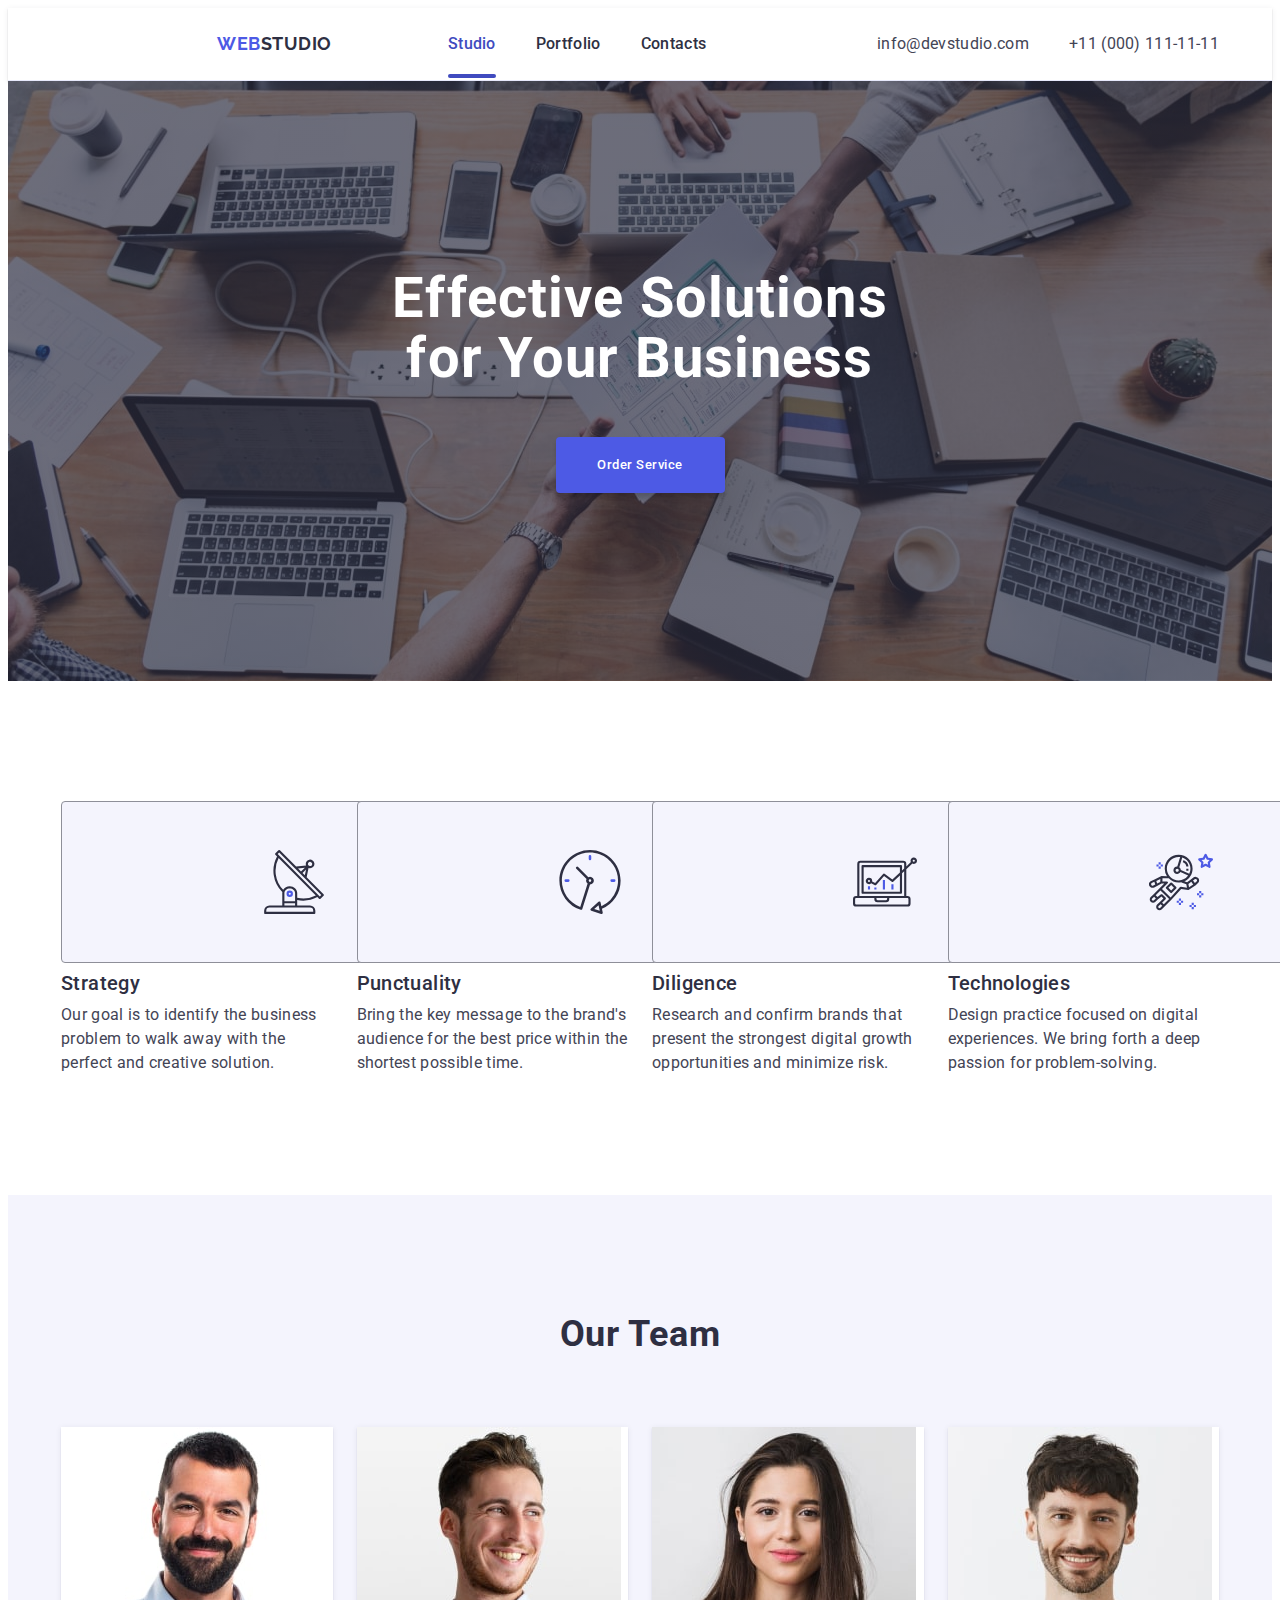
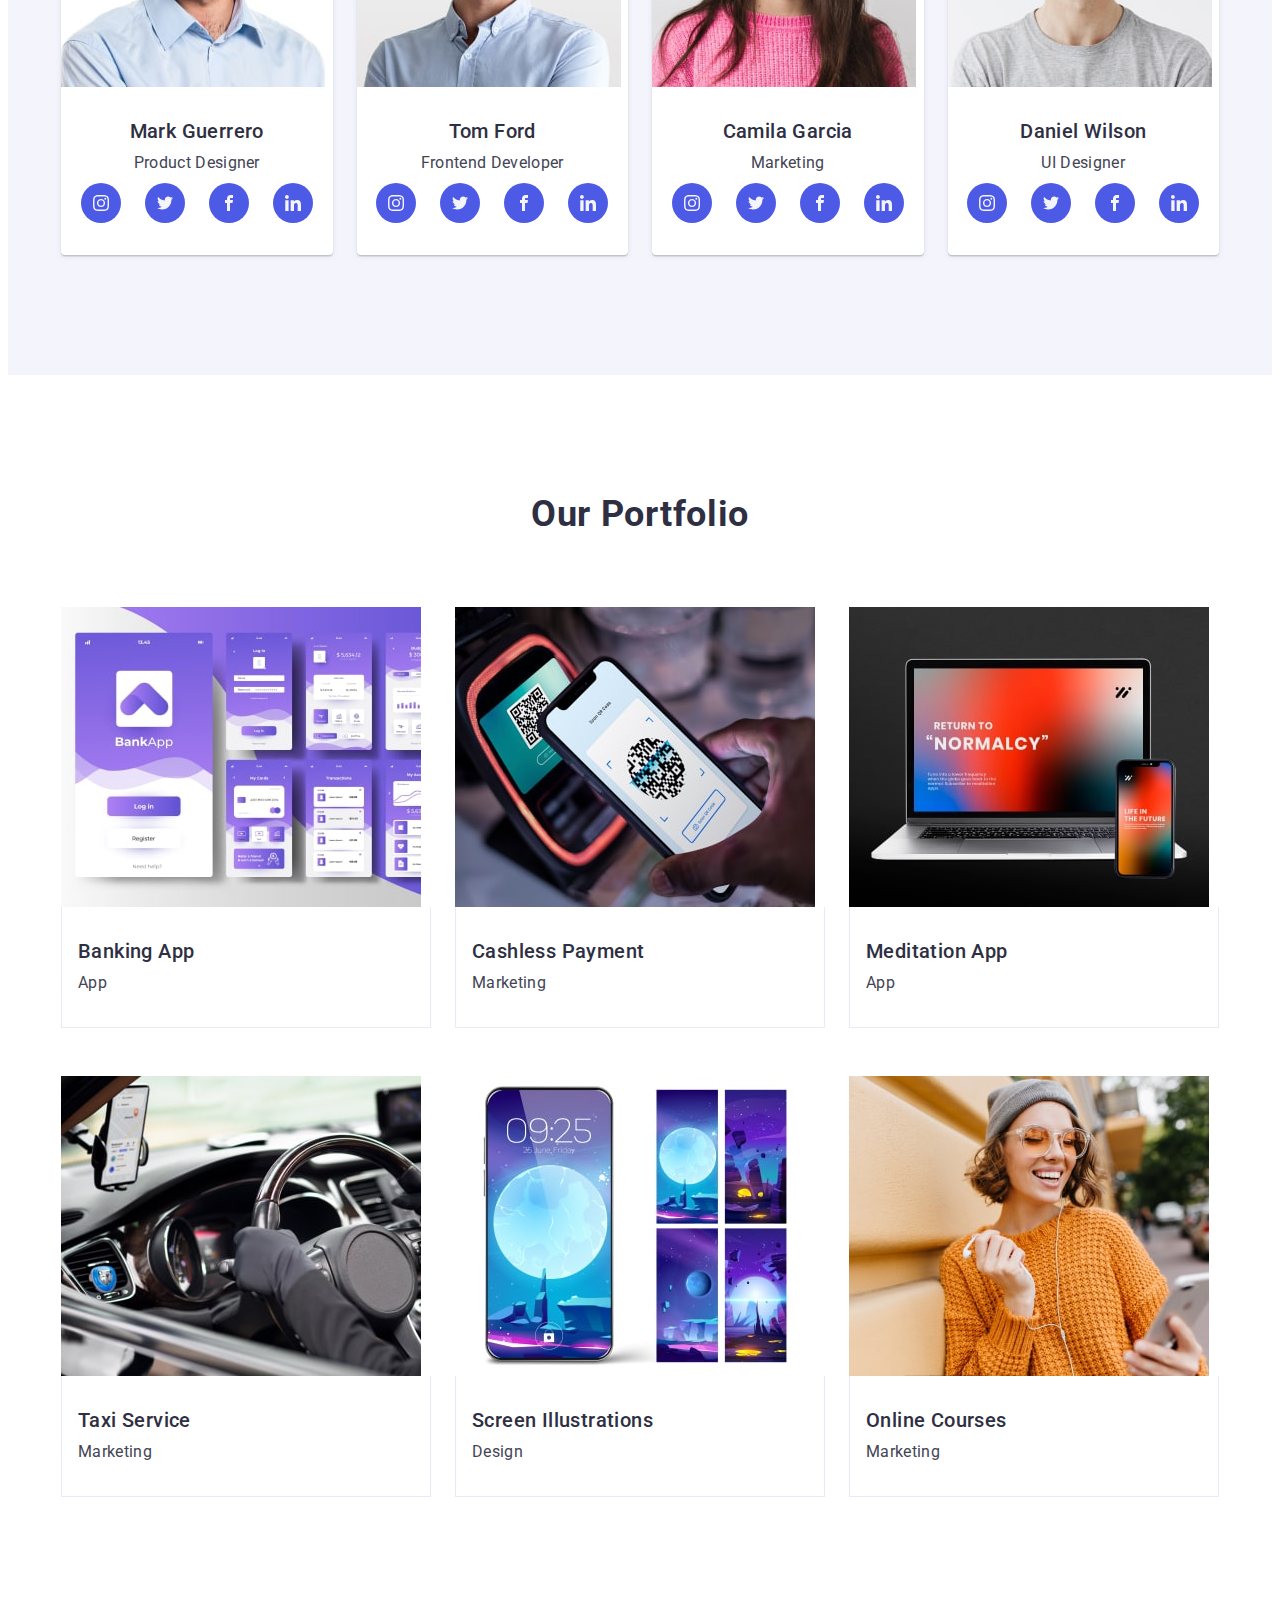
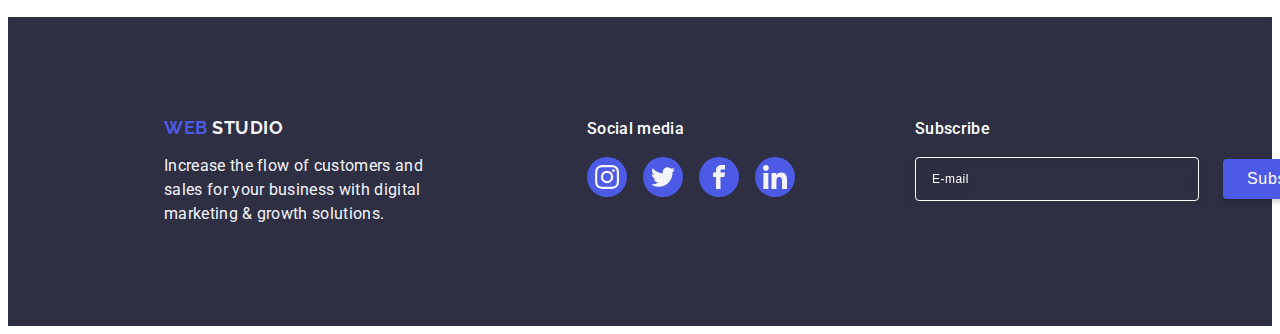
==== index.html @ 869c6eac "Initial commit" ====
<!DOCTYPE html>
<html lang="en">
  <head>
    <meta charset="UTF-8" />
    <meta name="viewport" content="width=device-width, initial-scale=1.0" />
    <title>WebStudio</title>
    <link
      rel="stylesheet"
      href="https://cdnjs.cloudflare.com/ajax/libs/modern-normalize/2.0.0/modern-normalize.min.css"
      integrity="sha512-4xo8blKMVCiXpTaLzQSLSw3KFOVPWhm/TRtuPVc4WG6kUgjH6J03IBuG7JZPkcWMxJ5huwaBpOpnwYElP/m6wg=="
      crossorigin="anonymous"
      referrerpolicy="no-referrer"
    />
    <link rel="stylesheet" href="./css/styles.css" />

    <link rel="preconnect" href="https://fonts.googleapis.com" />
    <link rel="preconnect" href="https://fonts.gstatic.com" crossorigin />
    <link
      href="https://fonts.googleapis.com/css2?family=Raleway:wght@700&family=Roboto:wght@400;500;700&display=swap"
      rel="stylesheet"
    />
  </head>
  <body class="main-text">
    <header class="page-header">
      <div class="container">
        <nav class="navigation">
          <a href="/" class="name-company-link">
            Web <span class="name-company"> Studio </span>
          </a>
          <ul class="nav-links">
            <li><a class="link-one" href="./index.html">Studio</a></li>
            <li><a class="link" href="">Portfolio</a></li>
            <li><a class="link" href="">Contacts</a></li>
          </ul>
        </nav>
        <address class="address">
          <ul class="nav-address">
            <li>
              <a class="nav-address-mail" href="mailto:info@devstudio.com"
                >info@devstudio.com</a
              >
            </li>
            <li>
              <a class="nav-address-mail" href="tel:+110001111111"
                >+11 (000) 111-11-11</a
              >
            </li>
          </ul>
        </address>
      </div>
    </header>

    <main>
      <section class="section-one">
        <div class="container">
          <h1 class="section-one-title">
            Effective Solutions for Your Business
          </h1>
          <button class="button-order" type="button">Order Service</button>
        </div>
      </section>
      <section class="advantages-section">
        <div class="container">
          <h2 class="visually-hidden">our advatages</h2>
          <ul class="list-advantages">
            <li class="item-advantages">
              <div class="icon-advantages">
                <svg width="64" height="64">
                  <use href="./images/icons.svg#icon-antenna"></use>
                </svg>
              </div>
              <h3 class="advatages">Strategy</h3>
              <p class="advatages-text">
                Our goal is to identify the business problem to walk away with
                the perfect and creative solution.
              </p>
            </li>
            <li class="item-advantages">
              <div class="icon-advantages">
                <svg width="64" height="64">
                  <use href="./images/icons.svg#icon-clock"></use>
                </svg>
              </div>
              <h3 class="advatages">Punctuality</h3>
              <p class="advatages-text">
                Bring the key message to the brand's audience for the best price
                within the shortest possible time.
              </p>
            </li>
            <li class="item-advantages">
              <div class="icon-advantages">
                <svg width="64" height="64">
                  <use href="./images/icons.svg#icon-diagram"></use>
                </svg>
              </div>
              <h3 class="advatages">Diligence</h3>
              <p class="advatages-text">
                Research and confirm brands that present the strongest digital
                growth opportunities and minimize risk.
              </p>
            </li>
            <li class="item-advantages">
              <div class="icon-advantages">
                <svg width="64" height="64">
                  <use href="./images/icons.svg#icon-astronaut"></use>
                </svg>
              </div>
              <h3 class="advatages">Technologies</h3>
              <p class="advatages-text">
                Design practice focused on digital experiences. We bring forth a
                deep passion for problem-solving.
              </p>
            </li>
          </ul>
        </div>
      </section>
      <section class="section-two">
        <div class="container">
          <h2 class="section-two-title">Our Team</h2>
          <ul class="team">
            <li class="team-list">
              <img src="./images/mark.jpg" alt="Mark Guerrero" width="264" />
              <div class="team-member">
                <h3 class="team-name">Mark Guerrero</h3>
                <p class="team-title">Product Designer</p>
                <ul class="icons">
                  <li class="icons-soc">
                    <a
                      href="https://www.instagram.com/"
                      target="_blank"
                      class="soc-link"
                    >
                      <svg class="icon-soc" width="16" height="16">
                        <use href="./images/icons.svg#icon-instagram"></use>
                      </svg>
                    </a>
                  </li>
                  <li class="icons-soc">
                    <a
                      href="https://www.twitter.com/"
                      target="_blank"
                      class="soc-link"
                    >
                      <svg class="icon-soc" width="16" height="16">
                        <use href="./images/icons.svg#icon-twitter"></use>
                      </svg>
                    </a>
                  </li>
                  <li class="icons-soc">
                    <a
                      href="https://www.facebook.com/"
                      target="_blank"
                      class="soc-link"
                    >
                      <svg class="icon-soc" width="16" height="16">
                        <use href="./images/icons.svg#icon-facebook1"></use>
                      </svg>
                    </a>
                  </li>
                  <li class="icons-soc">
                    <a
                      href="https://www.linkedin.com/"
                      target="_blank"
                      class="soc-link"
                    >
                      <svg class="icon-soc" width="16" height="16">
                        <use href="./images/icons.svg#icon-linkedin"></use>
                      </svg>
                    </a>
                  </li>
                </ul>
              </div>
            </li>
            <li class="team-list">
              <img src="./images/tom.jpg" alt="Tom Ford" width="264" />
              <div class="team-member">
                <h3 class="team-name">Tom Ford</h3>
                <p class="team-title">Frontend Developer</p>
                <ul class="icons">
                  <li class="icons-soc">
                    <a
                      href="https://www.instagram.com/"
                      target="_blank"
                      class="soc-link"
                    >
                      <svg class="icon-soc" width="16" height="16">
                        <use href="./images/icons.svg#icon-instagram"></use>
                      </svg>
                    </a>
                  </li>
                  <li class="icons-soc">
                    <a
                      href="https://www.twitter.com/"
                      target="_blank"
                      class="soc-link"
                    >
                      <svg class="icon-soc" width="16" height="16">
                        <use href="./images/icons.svg#icon-twitter"></use>
                      </svg>
                    </a>
                  </li>
                  <li class="icons-soc">
                    <a
                      href="https://www.facebook.com/"
                      target="_blank"
                      class="soc-link"
                    >
                      <svg class="icon-soc" width="16" height="16">
                        <use href="./images/icons.svg#icon-facebook1"></use>
                      </svg>
                    </a>
                  </li>
                  <li class="icons-soc">
                    <a
                      href="https://www.linkedin.com/"
                      target="_blank"
                      class="soc-link"
                    >
                      <svg class="icon-soc" width="16" height="16">
                        <use href="./images/icons.svg#icon-linkedin"></use>
                      </svg>
                    </a>
                  </li>
                </ul>
              </div>
            </li>
            <li class="team-list">
              <img src="./images/camila.jpg" alt="Camila Garcia" width="264" />
              <div class="team-member">
                <h3 class="team-name">Camila Garcia</h3>
                <p class="team-title">Marketing</p>
                <ul class="icons">
                  <li class="icons-soc">
                    <a
                      href="https://www.instagram.com/"
                      target="_blank"
                      class="soc-link"
                    >
                      <svg class="icon-soc" width="16" height="16">
                        <use href="./images/icons.svg#icon-instagram"></use>
                      </svg>
                    </a>
                  </li>
                  <li class="icons-soc">
                    <a
                      href="https://www.twitter.com/"
                      target="_blank"
                      class="soc-link"
                    >
                      <svg class="icon-soc" width="16" height="16">
                        <use href="./images/icons.svg#icon-twitter"></use>
                      </svg>
                    </a>
                  </li>
                  <li class="icons-soc">
                    <a
                      href="https://www.facebook.com/"
                      target="_blank"
                      class="soc-link"
                    >
                      <svg class="icon-soc" width="16" height="16">
                        <use href="./images/icons.svg#icon-facebook1"></use>
                      </svg>
                    </a>
                  </li>
                  <li class="icons-soc">
                    <a
                      href="https://www.linkedin.com/"
                      target="_blank"
                      class="soc-link"
                    >
                      <svg class="icon-soc" width="16" height="16">
                        <use href="./images/icons.svg#icon-linkedin"></use>
                      </svg>
                    </a>
                  </li>
                </ul>
              </div>
            </li>
            <li class="team-list">
              <img src="./images/daniel.jpg" alt="Daniel Wilson" width="264" />
              <div class="team-member">
                <h3 class="team-name">Daniel Wilson</h3>
                <p class="team-title">UI Designer</p>
                <ul class="icons">
                  <li class="icons-soc">
                    <a
                      href="https://www.instagram.com/"
                      target="_blank"
                      class="soc-link"
                    >
                      <svg class="icon-soc" width="16" height="16">
                        <use href="./images/icons.svg#icon-instagram"></use>
                      </svg>
                    </a>
                  </li>
                  <li class="icons-soc">
                    <a
                      href="https://www.twitter.com/"
                      target="_blank"
                      class="soc-link"
                    >
                      <svg class="icon-soc" width="16" height="16">
                        <use href="./images/icons.svg#icon-twitter"></use>
                      </svg>
                    </a>
                  </li>
                  <li class="icons-soc">
                    <a
                      href="https://www.facebook.com/"
                      target="_blank"
                      class="soc-link"
                    >
                      <svg class="icon-soc" width="16" height="16">
                        <use href="./images/icons.svg#icon-facebook1"></use>
                      </svg>
                    </a>
                  </li>
                  <li class="icons-soc">
                    <a
                      href="https://www.linkedin.com/"
                      target="_blank"
                      class="soc-link"
                    >
                      <svg class="icon-soc" width="16" height="16">
                        <use href="./images/icons.svg#icon-linkedin"></use>
                      </svg>
                    </a>
                  </li>
                </ul>
              </div>
            </li>
          </ul>
        </div>
      </section>
      <section class="section-three">
        <div class="container">
          <h2 class="section-three-title">Our Portfolio</h2>
          <ul class="product-list">
            <li class="product-item">
              <div class="picture-products">
                <img src="./images/banking.jpg" alt="Banking App" width="360" />
                <p class="text-product">
                  14 Stylish and User-Friendly App Design Concepts · Task
                  Manager App · Calorie Tracker App · Exotic Fruit Ecommerce App
                  · Cloud Storage App
                </p>
              </div>
              <div class="our-products">
                <h3 class="product-name">Banking App</h3>
                <p class="product">App</p>
              </div>
            </li>
            <li class="product-item">
              <div class="picture-products">
                <img
                  src="./images/cashless.jpg"
                  alt="Cashless Payment"
                  width="360"
                />
                <p class="text-product">
                  14 Stylish and User-Friendly App Design Concepts · Task
                  Manager App · Calorie Tracker App · Exotic Fruit Ecommerce App
                  · Cloud Storage App
                </p>
              </div>
              <div class="our-products">
                <h3 class="product-name">Cashless Payment</h3>
                <p class="product">Marketing</p>
              </div>
            </li>
            <li class="product-item">
              <div class="picture-products">
                <img
                  src="./images/meditation.jpg"
                  alt="Meditation App"
                  width="360"
                />
                <p class="text-product">
                  14 Stylish and User-Friendly App Design Concepts · Task
                  Manager App · Calorie Tracker App · Exotic Fruit Ecommerce App
                  · Cloud Storage App
                </p>
              </div>
              <div class="our-products">
                <h3 class="product-name">Meditation App</h3>
                <p class="product">App</p>
              </div>
            </li>
            <li class="product-item">
              <div class="picture-products">
                <img src="./images/taxi.jpg" alt="Taxi Service" width="360" />
                <p class="text-product">
                  14 Stylish and User-Friendly App Design Concepts · Task
                  Manager App · Calorie Tracker App · Exotic Fruit Ecommerce App
                  · Cloud Storage App
                </p>
              </div>
              <div class="our-products">
                <h3 class="product-name">Taxi Service</h3>
                <p class="product">Marketing</p>
              </div>
            </li>

            <li class="product-item">
              <div class="picture-products">
                <img
                  src="./images/screen.jpg"
                  alt="Screen Illustrations"
                  width="360"
                />
                <p class="text-product">
                  14 Stylish and User-Friendly App Design Concepts · Task
                  Manager App · Calorie Tracker App · Exotic Fruit Ecommerce App
                  · Cloud Storage App
                </p>
              </div>
              <div class="our-products">
                <h3 class="product-name">Screen Illustrations</h3>
                <p class="product">Design</p>
              </div>
            </li>
            <li class="product-item">
              <div class="picture-products">
                <img
                  src="./images/courses.jpg"
                  alt="Online Courses"
                  width="360"
                />
                <p class="text-product">
                  14 Stylish and User-Friendly App Design Concepts · Task
                  Manager App · Calorie Tracker App · Exotic Fruit Ecommerce App
                  · Cloud Storage App
                </p>
              </div>
              <div class="our-products">
                <h3 class="product-name">Online Courses</h3>
                <p class="product">Marketing</p>
              </div>
            </li>
          </ul>
        </div>
      </section>
    </main>

    <footer class="down-page">
      <div class="container-footer">
        <div class="logo-text-footer">
          <a href="/" class="name-company-link-down">
            Web <span class="name-company-down">Studio</span>
          </a>
          <p class="down-page-text">
            Increase the flow of customers and sales for your business with
            digital marketing & growth solutions.
          </p>
        </div>
        <div class="footer-soc">
          <p class="title-social">Social media</p>
          <ul class="icons-footer">
            <li class="icons-soc-footer">
              <a
                href="https://www.instagram.com/"
                target="_blank"
                class="soc-link-footer"
              >
                <svg class="icon-soc-footer" width="24" height="24">
                  <use href="./images/icons.svg#icon-instagram"></use>
                </svg>
              </a>
            </li>
            <li class="icons-soc-footer">
              <a
                href="https://www.twitter.com/"
                target="_blank"
                class="soc-link-footer"
              >
                <svg class="icon-soc-footer" width="24" height="24">
                  <use href="./images/icons.svg#icon-twitter"></use>
                </svg>
              </a>
            </li>
            <li class="icons-soc-footer">
              <a
                href="https://www.facebook.com/"
                target="_blank"
                class="soc-link-footer"
              >
                <svg class="icon-soc-footer" width="24" height="24">
                  <use href="./images/icons.svg#icon-facebook1"></use>
                </svg>
              </a>
            </li>
            <li class="icons-soc-footer">
              <a
                href="https://www.linkedin.com/"
                target="_blank"
                class="soc-link-footer"
              >
                <svg class="icon-soc-footer" width="24" height="24">
                  <use href="./images/icons.svg#icon-linkedin"></use>
                </svg>
              </a>
            </li>
          </ul>
        </div>
        <div class="footer-bottom">
          <p class="footer-bottom-title">Subscribe</p>
          <form class="footer-form">
            <label class="footer-bottom-lable">
              <input
                type="email"
                class="input-footer"
                name="email"
                placeholder="E-mail"
              />
            </label>

            <button type="submit" class="footer-btn">
              Subscribe

              <svg class="icon-footer-subscribe" width="24" height="24">
                <use href="./images/icons.svg#icon-subscribe"></use>
              </svg>
            </button>
          </form>
        </div>
      </div>
    </footer>
    <div class="backdrop">
      <div class="modal">
        <button type="button" class="modal-btn">
          <svg class="icon-modal" width="8" height="8">
            <use href="./images/icons.svg#icon-close-black-18dp-2-1-1"></use>
          </svg>
        </button>
        <p class="modale-title">
          Leave your contacts and we will call you back
        </p>
        <form class="modal-form">
          <div class="form-names-container">
            <label class="form-names" for="user-name"> Name </label>
            <div class="modal-div">
              <input
                type="text"
                class="modal-input"
                name="user-name"
                id="user-name"
                autofocus
              />
              <svg class="icon-modal-form" width="18" height="24">
                <use href="./images/icons.svg#icon-person"></use>
              </svg>
            </div>
          </div>
          <div class="form-names-container">
            <label class="form-names"> Phone </label>
            <div class="modal-div">
              <input
                type="tel"
                class="modal-input"
                name="phone"
                id="user-tel"
              />
              <svg class="icon-modal-form" width="18" height="24">
                <use href="./images/icons.svg#icon-phone"></use>
              </svg>
            </div>
          </div>
          <div class="form-names-container">
            <label class="form-names"> Email </label>

            <div class="modal-div">
              <input
                type="email"
                class="modal-input"
                name="email"
                id="user-email"
              />
              <svg class="icon-modal-form" width="18" height="24">
                <use href="./images/icons.svg#icon-email"></use>
              </svg>
            </div>
          </div>
          <div class="form-names-container-area">
            <label class="form-names" for="user-comment"> Comment </label>

            <textarea
              name="user-comment"
              class="modal-textarea"
              id="user-comment"
              rows="7"
              placeholder="Text input"
            ></textarea>
          </div>

          <div class="modal-field">
            <input
              class="modal-check visually-hidden"
              type="checkbox"
              name="user-privacy"
              id="user-privacy"
              value="true"
            />
            <label class="check-text" for="user-privacy">
              <span class="check-text-box">
                <svg class="icon-modal-check" width="10" height="8">
                  <use href="./images/icons.svg#icon-vector"></use>
                </svg>
              </span>
              I accept the terms and conditions of the
              <a href="" class="check-link">Privacy Policy</a>
            </label>
          </div>

          <button type="submit" class="modal-form-btn">Send</button>
        </form>
      </div>
    </div>
  </body>
</html>
---- css/styles.css ----
.name-company-link {
    color: #4D5AE5;
        font-family: Raleway, sans-serif;
        font-size: 18px;
        font-weight: 700;
        line-height: 1.17;
        letter-spacing: 0.54px;
        text-transform: uppercase;
        text-decoration: none;
        
}

.name-company {
    color: #2E2F42;
        font-family: Raleway, sans-serif;
        font-size: 18px;
        font-weight: 700;
        line-height: 1.17;
        letter-spacing: 0.54px;
        text-transform: uppercase;
        text-decoration: none;
}

.nav-links .link:active,
.nav-links .link:hover,
.nav-links .link:focus
{
    color: #404BBF;
 
}

.nav-links .link-one {
    font-size: 16px;
    font-weight: 500;
    line-height: 24px;
    letter-spacing: 0.32px;
    text-decoration: none;
    padding-top: 24px;
    padding-bottom: 24px;
    position: relative;
    color: #404bbf;
    transition: color 250ms cubic-bezier(0.4, 0, 0.2, 1);
}

.nav-links .link-one::after {
    content: '';
    position: absolute;
    left: 0;
    bottom: -1px;
    height: 4px;
    background-color: #404bbf;
    border-radius: 2px;
    width: 48px;
        height: 4px;
        flex-shrink: 0;
}

.nav-links .link {
    color: #2E2F42;
    font-size: 16px;
    font-weight: 500;
    line-height: 24px;
    letter-spacing: 0.32px;
    text-decoration: none;
    padding-top: 24px;
    padding-bottom: 24px;
}

.page-header {
    background-color: #FFF;
    border-bottom: 1px solid #E7E9FC;
    padding: 24px 0;
    box-shadow: 0px 2px 1px rgba(46, 47, 66, 0.08), 0px 1px 1px rgba(46, 47, 66, 0.16), 0px 1px 6px rgba(46, 47, 66, 0.08);


}

.page-header .container {
    display: flex;
    justify-content: space-between;
    
}

.page-header .name-company-link {
    margin-right: 76px;
}


.navigation {
    display: flex;
    align-items: center;
}


.nav-links {
    display: flex;
    gap: 40px;
    
}

.nav-address {
    display: flex;
    gap: 40px;
}

.page-header .navigation {
    display: flex;
    gap: 40px;
    padding-left: 156px;
}

.name-company-link {
    display: flex;
    gap: 0;
}

img {
    display: block;
}

.button-order {

background-color: #4D5AE5;
color: #FFFFFF;
cursor: pointer;
font-family: Roboto, sans-serif;
font-weight: 500;
line-height: 1.5;
letter-spacing: 0.04em;
border-radius: 8px;
box-shadow: 0px 4px 4px 0px rgba(0, 0, 0, 0.15);
display: inline-flex;
    padding: 16px 32px;
    align-items: flex-start;
    gap: 10px;
    margin: 48px auto 0 auto;
    display: block;
    min-width: 169px;
    height: 56px;
    border: none;
    border-radius: 4px;
    transition: background-color 250ms cubic-bezier(0.4, 0, 0.2, 1);

}

.button-order:hover,
.button-order:focus
{
background-color: #404BBF;
}

.nav-address .nav-address-mail:hover,
.nav-address .nav-address-mail:focus,
.nav-address .nav-address-mail:active {
    color: #404BBF;
    
}

.nav-address .nav-address-mail {
    color: #434455;
    line-height: 1.5;
    letter-spacing: 0.02em;
    text-decoration: none;
    transition: color 250ms cubic-bezier(0.4, 0, 0.2, 1);
}

ul {
    list-style-type: none;
    margin: 0;
    padding: 0;
}

.list-advantages {
display: flex;
flex-wrap: nowrap;
gap: 24px;
}

.section-one {

    background-color: #2E2F42;
    padding-top: 188px;
    padding-bottom: 188px;
    background-image: linear-gradient(to bottom,  rgba(46, 47, 66, 0.70) , rgba(46, 47, 66, 0.70)), url(../images/people-office.jpg);
    background-repeat: no-repeat;
    background-size: cover;
    max-width: 1440px;
    background-position: center;
    margin: 0 auto;

}

.section-one-title {

    color: #FFF;
    text-align: center;
    font-size: 56px;
    font-weight: 700;
    line-height: 1.07;
    letter-spacing: 1.12px;
    max-width: 496px;
   margin: 0 auto;
}

.advantages-section {
    padding-top: 120px;
    padding-bottom: 120px;
}

.visually-hidden {
position: absolute;
    width: 1px;
    height: 1px;
    margin: -1px;
    border: 0;
    padding: 0;
    white-space: nowrap;
    clip-path: inset(100%);
    clip: rect(0 0 0 0);
    overflow: hidden;
}

.item-advantages {
    width: calc((100% - 72px) / 4);
}

.advatages {
font-weight: 500;
    font-size: 20px;
    line-height: 1.2;
    letter-spacing: 0.02em;
    color: #2e2f42;
    margin-bottom: 8px;
}

.advatages-text {

font-size: 16px;
    line-height: 1.5;
    letter-spacing: 0.02em;
    color: #434455;

}

.section-two-title {
color: var(--NAVY-BLUE, #2E2F42);
text-align: center;
font-size: 36px;
font-weight: 700;
line-height: 1.11;
letter-spacing: 0.72px;
text-transform: capitalize;
margin-bottom: 72px;
}

.section-two {
    padding-top: 120px;
    padding-bottom: 120px;
    background-color: #F4F4FD;
}

.team-member {
    padding: 32px 0 32px;
}

.team {
    display: flex;
    gap: 24px;
    
}

.team-list {

    background-color: #FFFFFF;
    width: calc((100% - 72px) / 4);
    border-radius: 0px 0px 4px 4px;
    box-shadow: 0px 1px 6px rgba(46, 47, 66, 0.08),
        0px 1px 1px rgba(46, 47, 66, 0.16),
        0px 2px 1px rgba(46, 47, 66, 0.08);
}

.team-name {
    font-weight: 500;
    font-size: 20px;
    line-height: 1.2;
    letter-spacing: 0.02em;
    color: #2e2f42;
    text-align: center;
    margin-bottom: 8px;

}

.team-title {
    font-size: 16px;
    line-height: 1.5;
    letter-spacing: 0.02em;
    color: #434455;
    text-align: center;
    margin: 8px;

}

.section-three {
    padding-top: 120px;
    padding-bottom: 120px;
}

.section-three-title {

    color: #2E2F42;
    text-align: center;
    font-size: 36px;
    font-weight: 700;
    letter-spacing: 0.72px;
    text-transform: capitalize;
    line-height: 1.11;
    margin-bottom: 72px;
}

.product-list {
    display: flex;
    flex-wrap: wrap;
    gap: 24px;
    row-gap: 48px;
}

.product-item {
    width: calc((100% - 48px) / 3);
    transition: box-shadow 250ms cubic-bezier(0.4, 0, 0.2, 1);
    cursor: pointer;
}

.product-item:hover {
    box-shadow: 0px 1px 6px rgba(46, 47, 66, 0.08), 0px 1px 1px rgba(46, 47, 66, 0.16), 0px 2px 1px rgba(46, 47, 66, 0.08);
    
}

.product-name {

font-weight: 500;
    font-size: 20px;
    line-height: 1.2;
    letter-spacing: 0.02em;
    color: #2e2f42;
    margin-bottom: 8px;

}

.our-products {
    padding: 32px 16px;
    border: 1px solid #e7e9fc;
    border-top: none;
}

.product {

font-size: 16px;
    line-height: 1.5;
    letter-spacing: 0.02em;
    color: #434455;
}


.picture-products {
position: relative;
overflow: hidden;
}

.picture-products:hover .text-product {
transform: translateY(0%);
}

.text-product {
position: absolute;
top: 0;
font-size: 16px;
line-height: 1.5;
letter-spacing: 0.02em;
color: #f4f4fd;
padding: 40px 32px;
background-color: #4d5ae5;
height: 100%;
width: 100%;
transform: translateY(100%);
transition: transform 250ms cubic-bezier(0.4, 0, 0.2, 1);

}

.down-page-text {

    color:#F4F4FD;
    font-size: 16px;
    font-weight: 400;
    line-height: 24px;
    letter-spacing: 0.32px;
    width: 264px;
}

.down-page {

    background-color: #2E2F42;
    padding: 100px 0;

}

.name-company-down {
color: #F4F4FD;
    font-family: Raleway, sans-serif;
    font-size: 18px;
    font-weight: 700;
    line-height: 1.17;
    letter-spacing: 0.54px;
    text-transform: uppercase;
    text-decoration: none;
}

.name-company-link-down {
display: inline-block;
 margin-bottom: 16px;
color: #4D5AE5;
    font-family: Raleway, sans-serif;
    font-size: 18px;
    font-weight: 700;
    line-height: 1.17;
    letter-spacing: 0.54px;
    text-transform: uppercase;
    text-decoration: none;
}

.container-footer {
    display: flex;
    align-items: baseline;
    
}

.down-page .container-footer {
    margin-right: 159px;
}

.logo-text-footer {
margin-right: 159px;
    margin-left: 156px;
}

.title-social {
    font-weight: 500;
    font-size: 16px;
    line-height: 1.5;
    letter-spacing: 0.02em;
    color: #FFFFFF;
    margin-bottom: 16px;
}

.icons-footer {
    display: flex;
    gap: 16px;
}

.icons-soc-footer {
    width: 40px;
    height: 40px;
}

.soc-link-footer {
    width: 100%;
    height: 100%;
    background-color: #4d5ae5;
    border-radius: 50%;
    display: flex;
    align-items: center;
justify-content: center;
transition: background-color 250ms cubic-bezier(0.4, 0, 0.2, 1);
}

.soc-link-footer:hover,
.soc-link-footer:focus {
background-color: #31d0aa;
}

.icon-soc-footer {
    fill: #f4f4fd;
}



.footer-bottom-title {
    font-weight: 500;
    font-size: 16px;
    line-height: 1.5;
    letter-spacing: 0.02em;
    color: #FFFFFF;
    margin-bottom: 16px;
}

.input-footer {
    background-color: transparent;
    border-radius: 4px;
    border: 1px solid var(--WHITE, #FFF);
     width: 264px;
    height: 40px;
    padding-left: 16px;
    color: var(--WHITE, #FFF);
    font-size: 12px;
    font-weight: 400;
    line-height: 1.5;
    letter-spacing: 0.04em;
    filter: drop-shadow(0px 4px 4px rgba(0, 0, 0, 0.15));
}

.input-footer::placeholder {
color: var(--WHITE, #FFF);
font-size: 12px;
font-weight: 400;
line-height: 24px;
letter-spacing: 0.48px;
}

.footer-bottom {
    margin-left: 120px;
}

.footer-btn {
    border-radius: 4px;
    background-color: #4D5AE5;
    display: flex;
    padding: 8px 24px;
    justify-content: center;
    align-items: center;
    color: #FFF;
    text-align: center;
    font-size: 16px;
    font-style: normal;
    font-weight: 500;
    line-height: 1.5;
    letter-spacing: 0.04em;
        cursor: pointer;
        box-shadow: 0px 4px 4px 0px rgba(0, 0, 0, 0.15);
        min-width: 165px;
        height: 40px;
        border: none;
        transition: background-color 250ms cubic-bezier(0.4, 0, 0.2, 1);
}

.footer-btn:hover,
.footer-btn:focus {
    background-color: #404BBF;
}

.icon-footer-subscribe {
    fill: #FFF;
    margin-left: 16px;
}



.footer-form {
    display: flex;
    gap: 24px;
    align-items: center;
}



.main-text {
    font-family: Roboto, sans-serif;
    color: #434455;
    background-color: #FFFFFF;
}

.address {
    font-style: normal;
}

h1, h2, h3, h4, h5, h6, p {
    margin-top: 0;
    margin-bottom: 0;
}

.container {
width: 1158px;
margin: 0 auto;
padding-left: 15px;
padding-right: 15px;

}



.icon-advantages {
   
width: 264px;
height: 112px;
border-radius: 4px;
 border: 1px solid var(--LIGHT-SLATE, #8E8F99);
background-color: var(--CLOUD, #F4F4FD);
padding: 24px 100px 24px 100px;
 margin-bottom: 8px;
display: flex;
align-items: center;
justify-content: center;
}

.icons-soc .soc-link {
    width: 40px;
    height: 40px;
    transition: background-color 250ms cubic-bezier(0.4, 0, 0.2, 1);

}

.icon-soc {
    display: flex;
    justify-content: center;
    fill: #F4F4FD;
    
}

.icons {
    display: flex;
    justify-content: center;
    align-items: center;
    gap: 24px;

}

.soc-link {
width: 100%;
height: 100%;
background-color: #4d5ae5;
border-radius: 50%;
display: flex;
justify-content: center;
align-items: center;

}

.icons-soc .soc-link:hover,
.icons-soc .soc-link:focus {
background-color:#404bbf;
}


/* ------- */

.backdrop {
    top: 0;
    position: fixed;
    width: 100%;
    height: 100%;
    background-color: #2E2F4266;
    opacity: 0;
    visibility: hidden;
    pointer-events: none;
    transition: opacity 250ms cubic-bezier(0.4, 0, 0.2, 1), visibility 250ms cubic-bezier(0.4, 0, 0.2, 1);
}

.modal {
width: 408px;
 min-height: 584px;
 border-radius: 4px;
background: var(--DAIRY, #FCFCFC);
position: absolute;
top: 50%;
left: 50%;
transform: translate(-50%, -50%);
box-shadow: 0px 1px 1px rgba(0, 0, 0, 0.14), 0px 1px 3px rgba(0, 0, 0, 0.12), 0px 2px 1px rgba(0, 0, 0, 0.2);
transition: transform 250ms cubic-bezier(0.4, 0, 0.2, 1);
padding: 72px 24px 24px 24px;
}

.icon-modal  {
    fill: #2E2F42;
    transition: fill 250ms cubic-bezier(0.4, 0, 0.2, 1);
}

.modal-btn:focus .icon-modal,
.modal-btn:hover .icon-modal {
    fill: white;
    transition: fill 250ms cubic-bezier(0.4, 0, 0.2, 1);;
}


.modal-btn {
    background-color: #E7E9FC;
    stroke-width: 1px;
    border-color: rgba(0, 0, 0, 0.10);
    border-radius: 50%;
    position: absolute;
    top: 24px;
    right: 24px;
    height: 24px;
    width: 24px;
    display: flex;
    align-items: center;
    justify-content: center;
    border: 1px solid rgba(0, 0, 0, 0.1);
    padding: 0;
    cursor: pointer;
    transition: background-color 250ms cubic-bezier(0.4, 0, 0.2, 1), border 250ms cubic-bezier(0.4, 0, 0.2, 1);
}

.modal-btn:hover,
.modal-btn:focus {
background-color: #404BBF;
transition: fill 250ms cubic-bezier(0.4, 0, 0.2, 1);;
border: none;
}


.modale-title {
    color: #2E2F42;
    text-align: center;
    font-size: 16px;
    font-style: normal;
    font-weight: 500;
    line-height: 24px;
    letter-spacing: 0.32px;
    margin-bottom: 16px;
}

.modal-input {
    width: 100%;
    height: 40px;
    border-radius: 4px;
    border: 1px solid #2E2F4266;
    padding-left: 38px;
    outline: transparent;
    background-color: transparent;
    transition: border-color 250ms cubic-bezier(0.4, 0, 0.2, 1);
}

.modal-input:focus {
    border-color: #4D5AE5;
    
}

.modal-input:focus + .icon-modal-form {
    fill: #4D5AE5;
    transition: fill 250ms cubic-bezier(0.4, 0, 0.2, 1);
}



.modal-textarea {
width: 100%;
height: 120px;
    border-radius: 4px;
    border: 1px solid #2E2F4266;
    resize: none;
    font-size: 12px;
    font-style: normal;
    font-weight: 400;
    line-height: 1.17;
    letter-spacing: 0.04em;
    outline: transparent;
    color: rgba(46, 47, 66, 0.4);
    background-color: transparent;
    transition: border-color 250ms cubic-bezier(0.4, 0, 0.2, 1);
    padding: 8px 16px;
}


.modal-textarea:focus {
    border-color: #4D5AE5;

}


.modal-textarea::placeholder {
    color: var(--NAVY-BLUE-modal, rgba(46, 47, 66, 0.40));
        font-size: 12px;
}

.modal-form-btn {
background-color: #4D5AE5;
color: #FFFFFF;
cursor: pointer;
font-family: Roboto, sans-serif;
font-weight: 500;
line-height: 1.5;
letter-spacing: 0.04em;
border-radius: 4px;
box-shadow: 0px 4px 4px 0px rgba(0, 0, 0, 0.15);
padding: 16px 32px;
align-items: flex-start;
gap: 10px;
margin: 48px auto;
display: block;
min-width: 169px;
height: 56px;
border: none;
border-radius: 4px;
transition: background-color 250ms cubic-bezier(0.4, 0, 0.2, 1);
}

.modal-form-btn:hover,
.modal-form-btn:focus {
    background-color: #404BBF;
    transition: fill 250ms cubic-bezier(0.4, 0, 0.2, 1);
}



.form-names {
color:  #8E8F99;
font-size: 12px;
font-style: normal;
font-weight: 400;
letter-spacing: 0.48px;
display: block;
margin-bottom: 4px;
line-height: 1.17;

}

.form-names-container {
    margin-bottom: 8px;
}

.form-names-container-area {
    margin-bottom: 16px;
}


.modal-div {
    position: relative;
    
}

.icon-modal-form {
    position: absolute;
    top: 50%;
    transform: translateY(-50%);
    left: 16px;
    transition: fill 250ms cubic-bezier(0.4, 0, 0.2, 1);
}

.modal-field {
    margin-bottom: 24px;
}

.check-text {
    color: var(--LIGHT-SLATE, #8E8F99);
    font-size: 12px;
    font-style: normal;
    font-weight: 400;
    line-height: 1.17;
    letter-spacing: 0.04em;
}

.check-text a {
color: #4D5AE5;
}

.check-text-box {
    height: 16px;
    stroke-width: 1px;
    border: 1px solid rgba(46, 47, 66, 0.40);
    border-radius: 2px;
    margin-right: 8px;
    align-items: center;
    justify-content: center;
    fill: transparent;
    transition: background-color 250ms cubic-bezier(0.4, 0, 0.2, 1), border 250ms cubic-bezier(0.4, 0, 0.2, 1), fill 250ms cubic-bezier(0.4, 0, 0.2, 1);
    width: 16px;
    display: inline-flex;

    
}
.modal-check:checked + .check-text > .check-text-box  {
    background-color: #404bbf;
    border: none;
    fill: #F4F4FD;
    width: 16px;
}

.is-open {
opacity: 1;
visibility: visible;
pointer-events: auto;
}
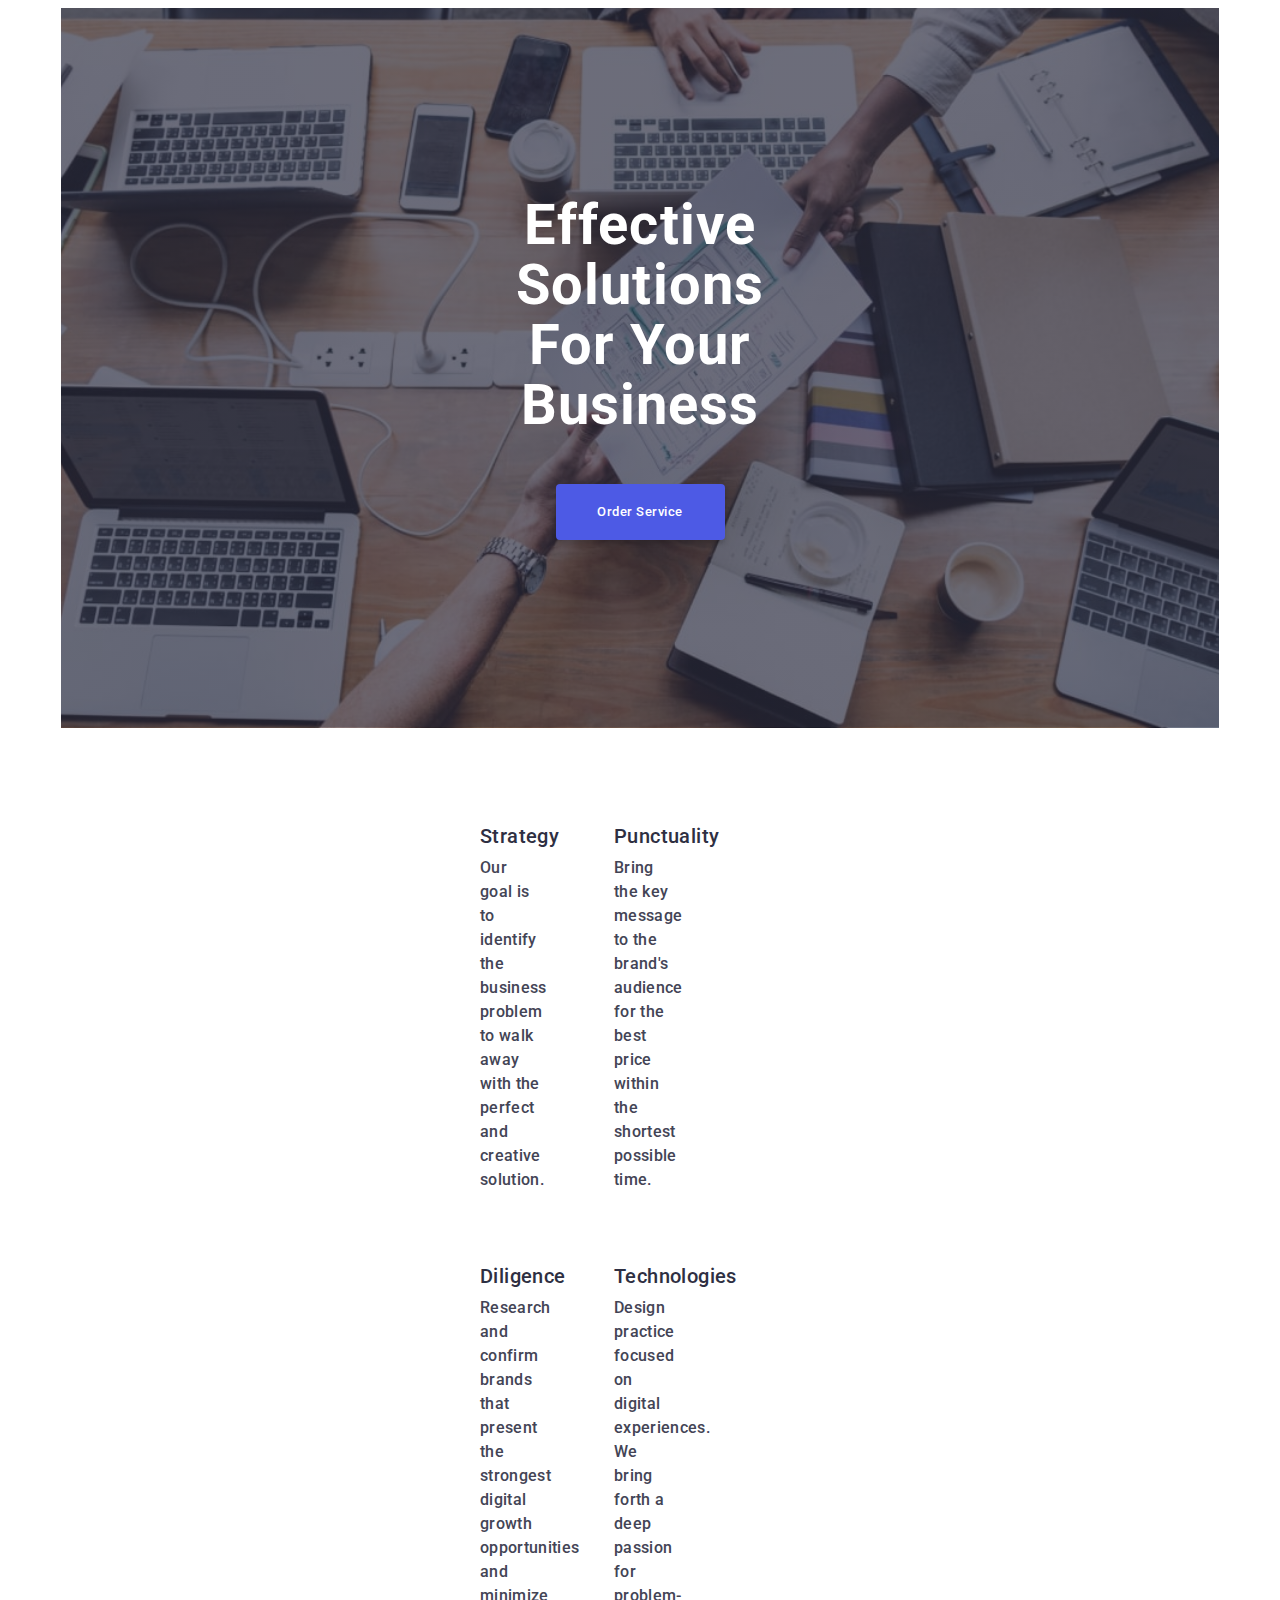
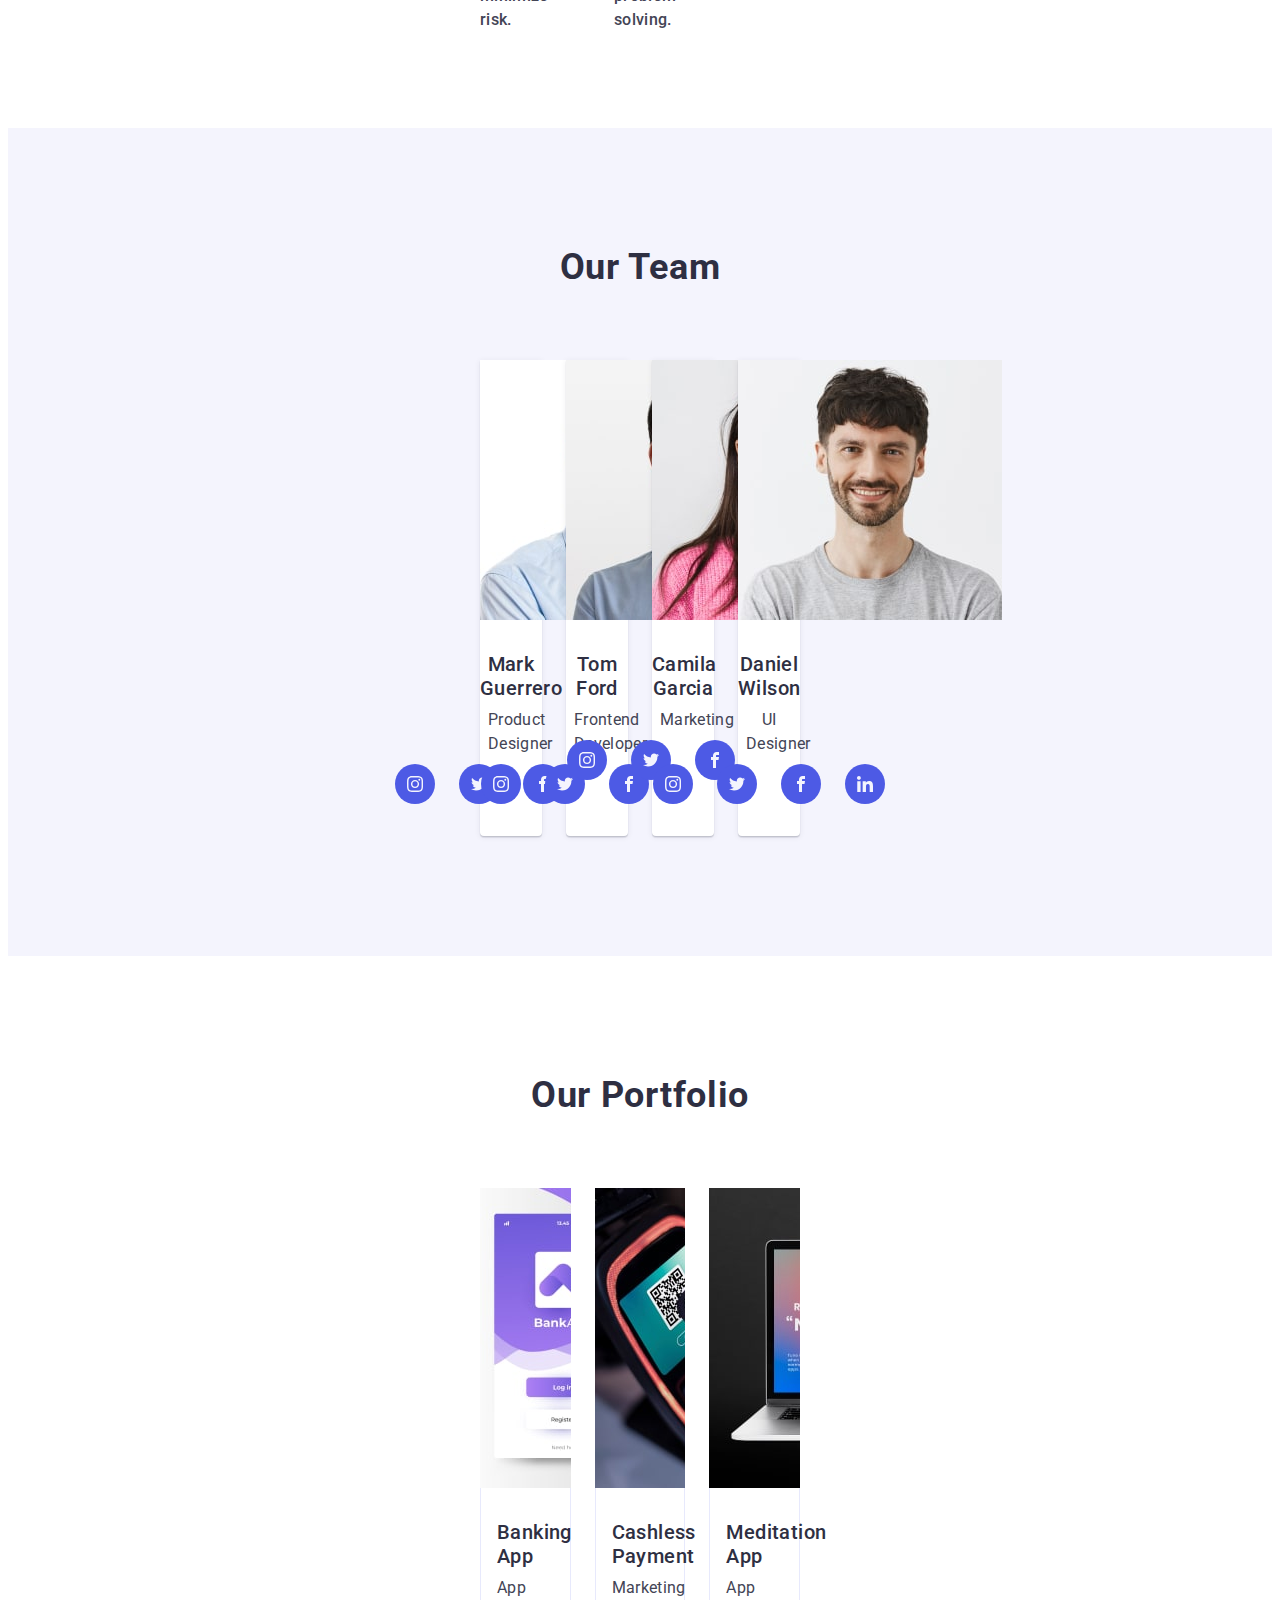
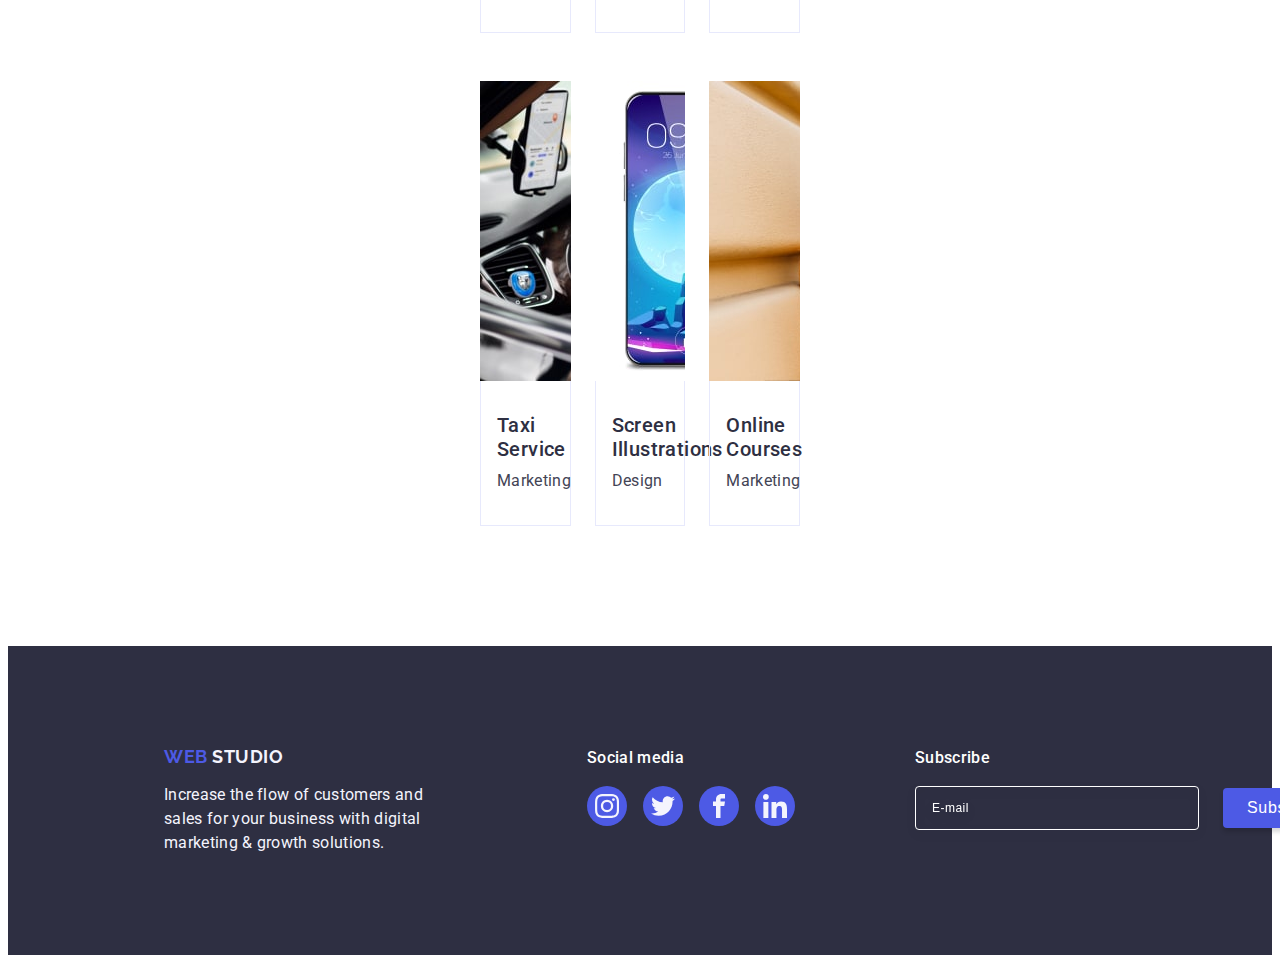
==== commit 2b82159a: "homework-6 (1)" ====
--- a/index.html
+++ b/index.html
@@ -21,7 +21,7 @@
     />
   </head>
   <body class="main-text">
-    <header class="page-header">
+    <!-- <header class="page-header">
       <div class="container">
         <nav class="navigation">
           <a href="/" class="name-company-link">
@@ -48,7 +48,7 @@
           </ul>
         </address>
       </div>
-    </header>
+    </header> -->
 
     <main>
       <section class="section-one">
--- a/css/styles.css
+++ b/css/styles.css
@@ -133,7 +133,7 @@
     padding: 16px 32px;
     align-items: flex-start;
     gap: 10px;
-    margin: 48px auto 0 auto;
+    margin: 72px auto 0 auto;
     display: block;
     min-width: 169px;
     height: 56px;
@@ -171,20 +171,19 @@
 }
 
 .list-advantages {
-display: flex;
-flex-wrap: nowrap;
-gap: 24px;
+    display: flex;
+    flex-wrap: wrap;
+    gap: 72px;
 }
 
 .section-one {
 
     background-color: #2E2F42;
-    padding-top: 188px;
-    padding-bottom: 188px;
-    background-image: linear-gradient(to bottom,  rgba(46, 47, 66, 0.70) , rgba(46, 47, 66, 0.70)), url(../images/people-office.jpg);
+    padding: 72px 0;
+    background-image: linear-gradient(to bottom,  rgba(46, 47, 66, 0.70) , rgba(46, 47, 66, 0.70)), url(../images/people-office-mob.jpg);
     background-repeat: no-repeat;
     background-size: cover;
-    max-width: 1440px;
+    max-width: 320px;
     background-position: center;
     margin: 0 auto;
 
@@ -194,17 +193,20 @@
 
     color: #FFF;
     text-align: center;
-    font-size: 56px;
     font-weight: 700;
-    line-height: 1.07;
-    letter-spacing: 1.12px;
-    max-width: 496px;
+    max-width: 220px;
    margin: 0 auto;
+
+    font-size: 36px;
+    line-height: 40px;
+    letter-spacing: 0.72px;
+    text-transform: capitalize;
 }
 
 .advantages-section {
-    padding-top: 120px;
-    padding-bottom: 120px;
+    padding: 96px 0;
+
+  
 }
 
 .visually-hidden {
@@ -221,16 +223,18 @@
 }
 
 .item-advantages {
-    width: calc((100% - 72px) / 4);
+    width: 288px;
 }
 
 .advatages {
-font-weight: 500;
-    font-size: 20px;
-    line-height: 1.2;
-    letter-spacing: 0.02em;
     color: #2e2f42;
     margin-bottom: 8px;
+    text-align: center;
+        font-size: 36px;
+        font-weight: 700;
+        line-height: 40px;
+        letter-spacing: 0.72px;
+        text-transform: capitalize;
 }
 
 .advatages-text {
@@ -239,6 +243,7 @@
     line-height: 1.5;
     letter-spacing: 0.02em;
     color: #434455;
+    font-weight: 500;
 
 }
 
@@ -265,14 +270,15 @@
 
 .team {
     display: flex;
-    gap: 24px;
+    flex-wrap: wrap;
+    gap: 72px;
     
 }
 
 .team-list {
 
     background-color: #FFFFFF;
-    width: calc((100% - 72px) / 4);
+    width: 264px;
     border-radius: 0px 0px 4px 4px;
     box-shadow: 0px 1px 6px rgba(46, 47, 66, 0.08),
         0px 1px 1px rgba(46, 47, 66, 0.16),
@@ -320,12 +326,11 @@
 .product-list {
     display: flex;
     flex-wrap: wrap;
-    gap: 24px;
-    row-gap: 48px;
+    gap: 48px;
 }
 
 .product-item {
-    width: calc((100% - 48px) / 3);
+    width: 288px;
     transition: box-shadow 250ms cubic-bezier(0.4, 0, 0.2, 1);
     cursor: pointer;
 }
@@ -577,7 +582,7 @@
 }
 
 .container {
-width: 1158px;
+max-width: 320px;
 margin: 0 auto;
 padding-left: 15px;
 padding-right: 15px;
@@ -598,6 +603,7 @@
 display: flex;
 align-items: center;
 justify-content: center;
+display: none;
 }
 
 .icons-soc .soc-link {
@@ -610,7 +616,7 @@
 .icon-soc {
     display: flex;
     justify-content: center;
-    fill: #F4F4FD;
+    fill: #f4f4fd;
     
 }
 
@@ -878,3 +884,125 @@
 visibility: visible;
 pointer-events: auto;
 }
+
+
+@media screen and (min-width: 768px) {
+
+ .section-one {
+    padding: 112px 0;
+    background-image: linear-gradient(to bottom, rgba(46, 47, 66, 0.70), rgba(46, 47, 66, 0.70)), url(../images/people-office-tablet.jpg);
+    max-width: 768px;
+    
+        }
+
+.item-advantages {
+width: calc((100% - 72px) / 4);
+     }
+
+.advatages {
+    font-weight: 500;
+    font-size: 20px;
+    line-height: 1.2;
+    letter-spacing: 0.02em;
+    color: #2e2f42;
+    margin-bottom: 8px;
+}
+    
+}
+
+@media screen and (min-width: 1158px) {
+
+    .section-one {
+        padding: 188px 0;
+        background-image: linear-gradient(to bottom, rgba(46, 47, 66, 0.70), rgba(46, 47, 66, 0.70)), url(../images/people-office.jpg);
+        max-width: 1158px;
+
+    }
+
+     .item-advantages {
+        width: calc((100% - 72px) / 4);
+     }
+.advatages {
+    font-weight: 500;
+    font-size: 20px;
+    line-height: 1.2;
+    letter-spacing: 0.02em;
+    color: #2e2f42;
+    margin-bottom: 8px;
+}
+
+.advatages-text {
+
+    font-size: 16px;
+    line-height: 1.5;
+    letter-spacing: 0.02em;
+    color: #434455;
+
+}
+.section-one-title {
+
+    color: #FFF;
+    text-align: center;
+    font-size: 56px;
+    font-weight: 700;
+    line-height: 1.07;
+    letter-spacing: 1.12px;
+    max-width: 496px;
+    margin: 0 auto;
+}
+
+.button-order {
+
+    background-color: #4D5AE5;
+    color: #FFFFFF;
+    cursor: pointer;
+    font-family: Roboto, sans-serif;
+    font-weight: 500;
+    line-height: 1.5;
+    letter-spacing: 0.04em;
+    border-radius: 8px;
+    box-shadow: 0px 4px 4px 0px rgba(0, 0, 0, 0.15);
+    display: inline-flex;
+    padding: 16px 32px;
+    align-items: flex-start;
+    gap: 10px;
+    margin: 48px auto 0 auto;
+    display: block;
+    min-width: 169px;
+    height: 56px;
+    border: none;
+    border-radius: 4px;
+    transition: background-color 250ms cubic-bezier(0.4, 0, 0.2, 1);
+
+}
+
+.team {
+    display: flex;
+    gap: 24px;
+
+}
+
+.team-list {
+
+    background-color: #FFFFFF;
+    width: calc((100% - 72px) / 4);
+    border-radius: 0px 0px 4px 4px;
+    box-shadow: 0px 1px 6px rgba(46, 47, 66, 0.08),
+        0px 1px 1px rgba(46, 47, 66, 0.16),
+        0px 2px 1px rgba(46, 47, 66, 0.08);
+}
+
+.product-list {
+    display: flex;
+    flex-wrap: wrap;
+    gap: 24px;
+    row-gap: 48px;
+}
+
+.product-item {
+    width: calc((100% - 48px) / 3);
+    transition: box-shadow 250ms cubic-bezier(0.4, 0, 0.2, 1);
+    cursor: pointer;
+}
+
+}
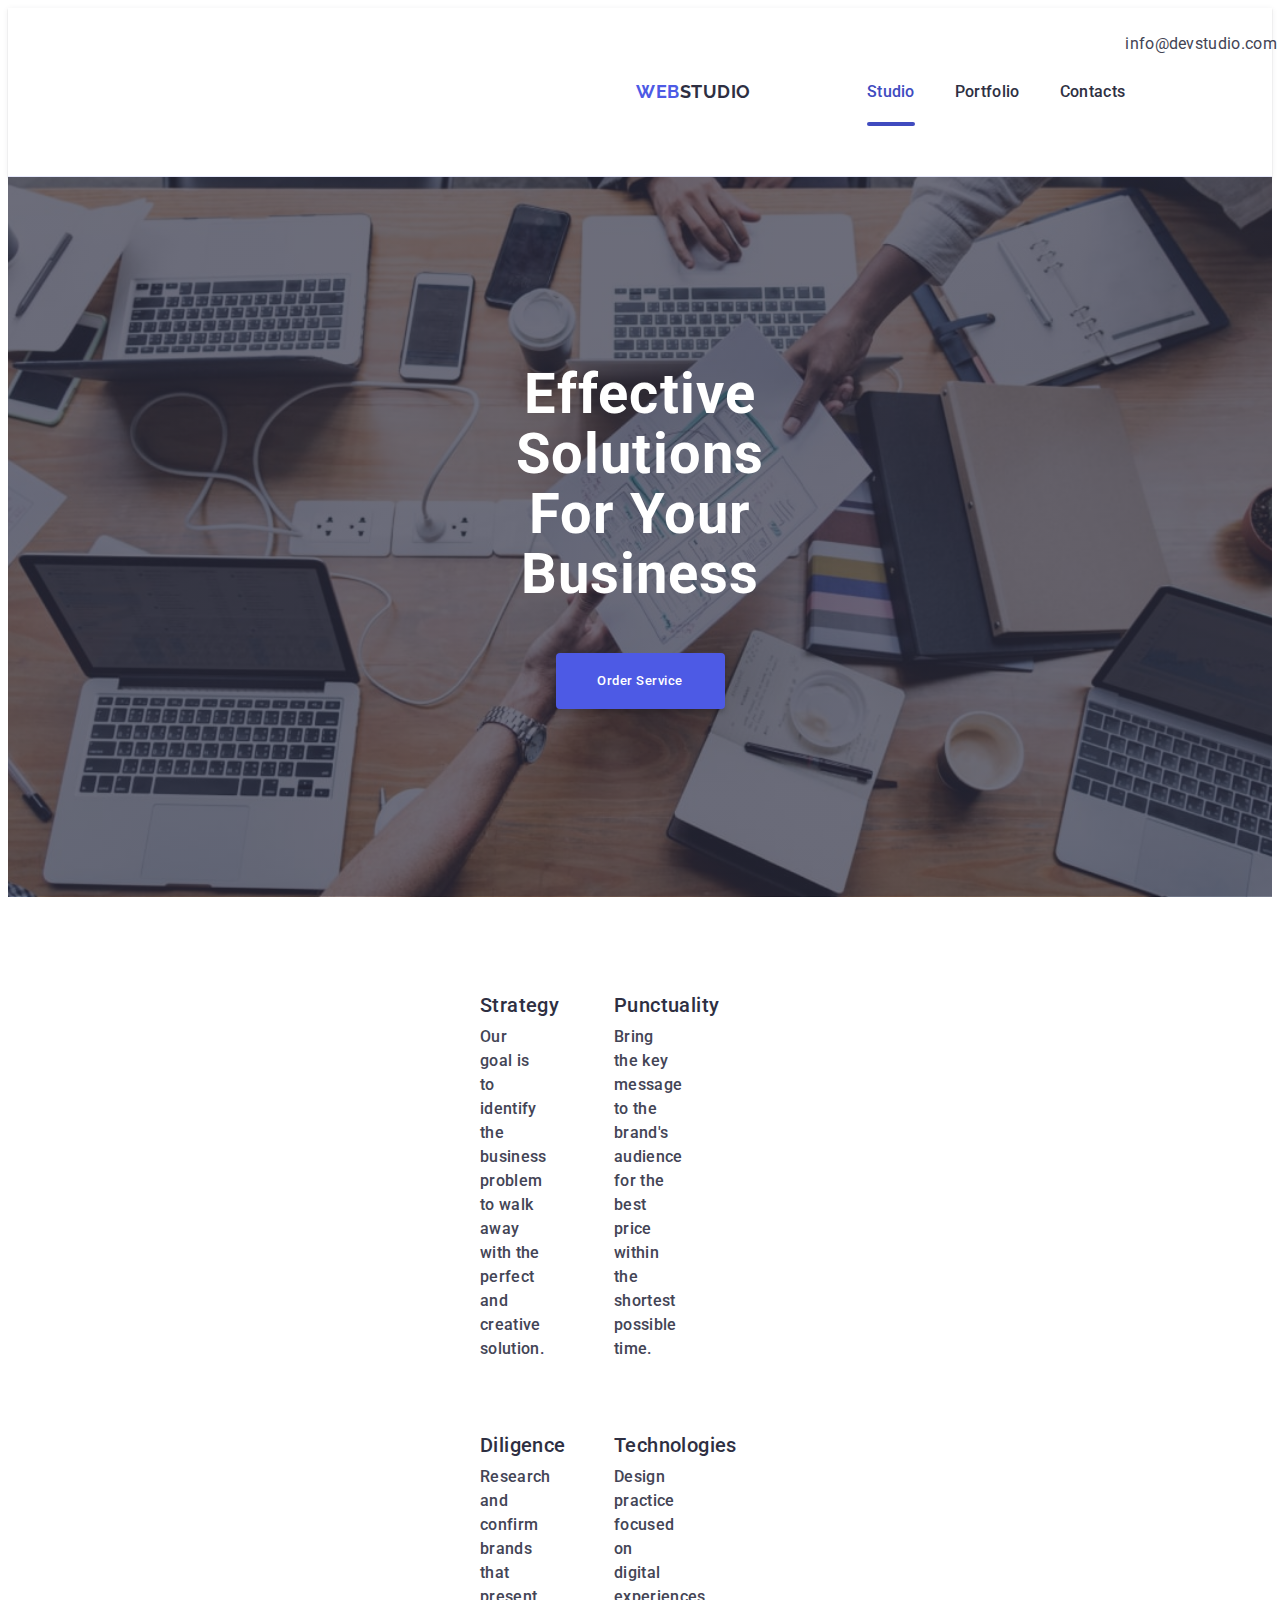
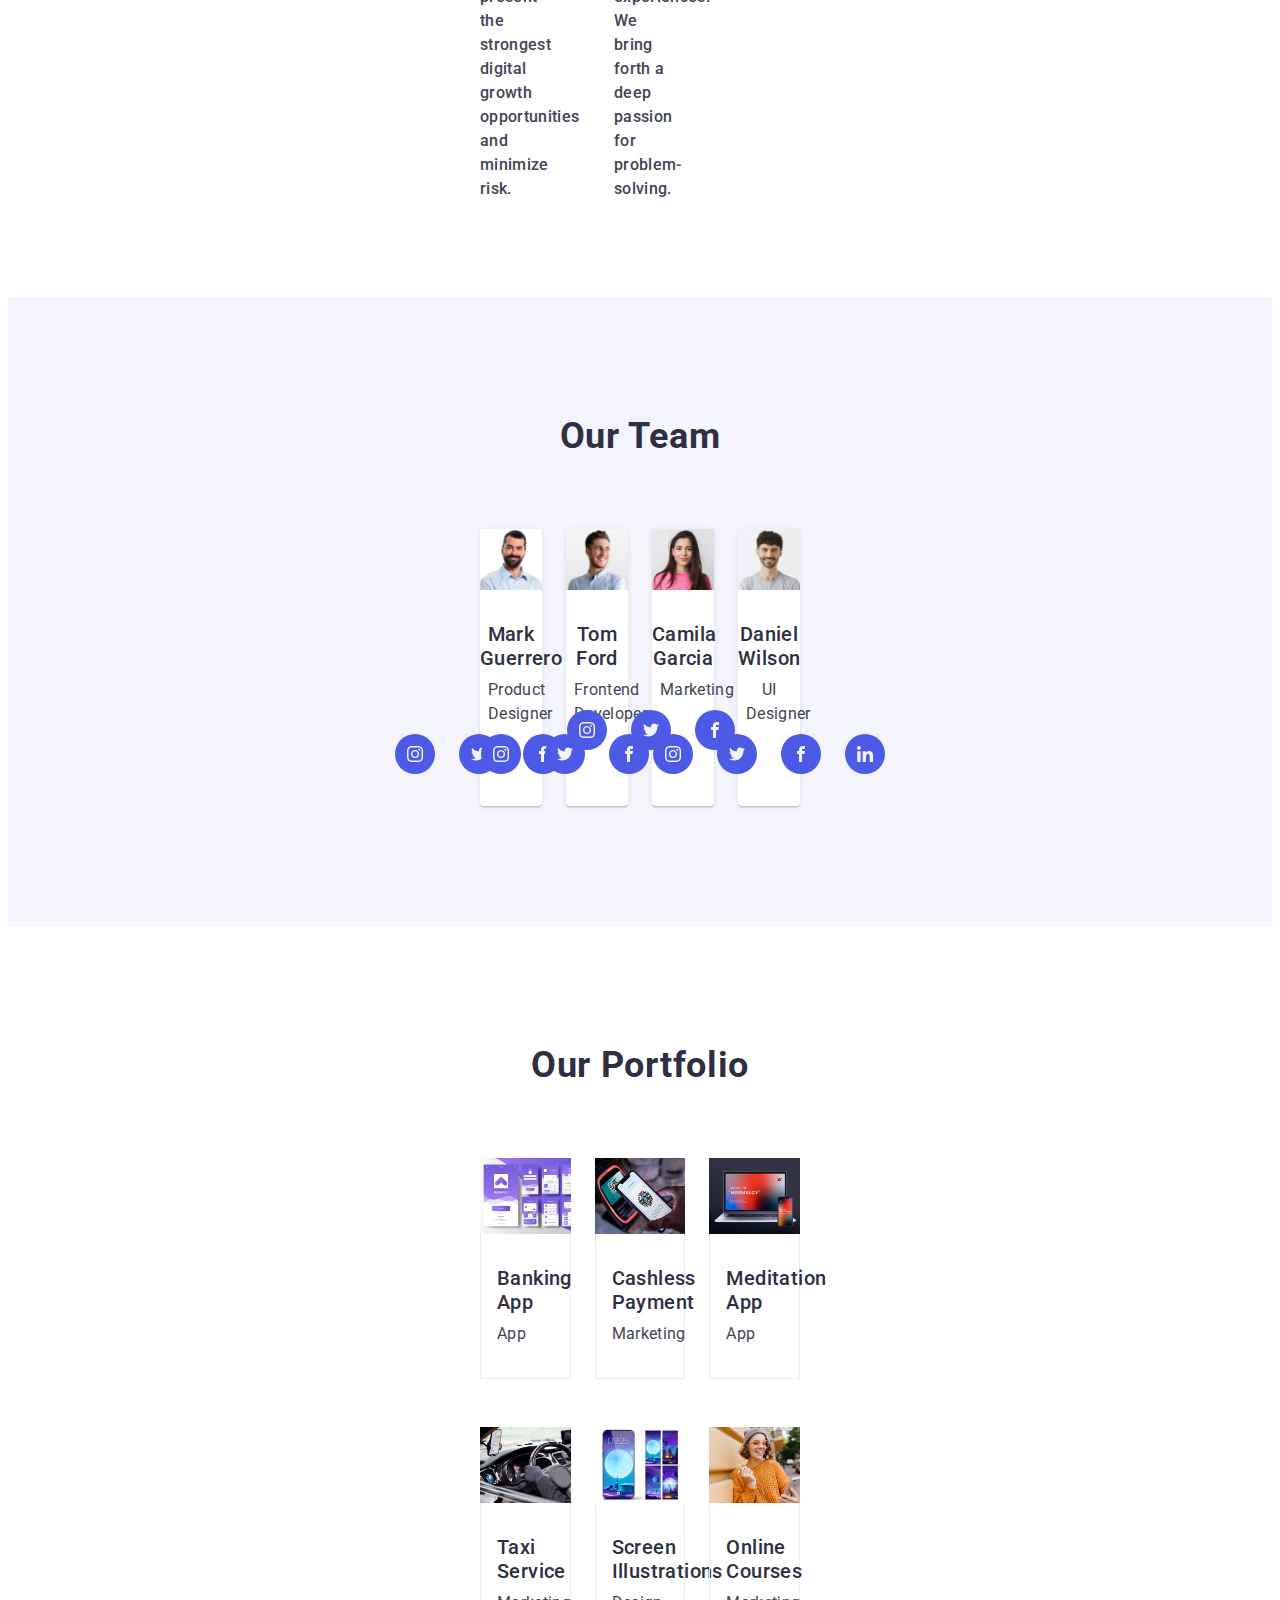
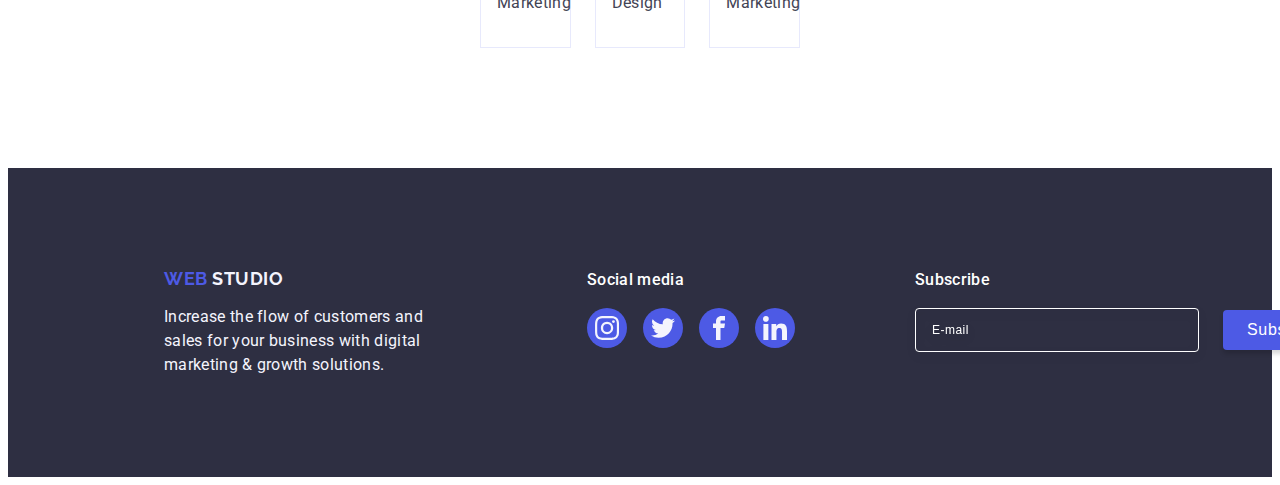
==== commit 629ba3e0: "homework-6 (2)" ====
--- a/index.html
+++ b/index.html
@@ -21,7 +21,7 @@
     />
   </head>
   <body class="main-text">
-    <!-- <header class="page-header">
+    <header class="page-header">
       <div class="container">
         <nav class="navigation">
           <a href="/" class="name-company-link">
@@ -48,7 +48,7 @@
           </ul>
         </address>
       </div>
-    </header> -->
+    </header>
 
     <main>
       <section class="section-one">
@@ -119,7 +119,12 @@
           <h2 class="section-two-title">Our Team</h2>
           <ul class="team">
             <li class="team-list">
-              <img src="./images/mark.jpg" alt="Mark Guerrero" width="264" />
+              <img
+                srcset="./images/mark.jpg 1x, ./images/mark@2x.jpg 2x"
+                src="./images/mark.jpg"
+                alt="Mark Guerrero"
+                width="264"
+              />
               <div class="team-member">
                 <h3 class="team-name">Mark Guerrero</h3>
                 <p class="team-title">Product Designer</p>
@@ -172,7 +177,12 @@
               </div>
             </li>
             <li class="team-list">
-              <img src="./images/tom.jpg" alt="Tom Ford" width="264" />
+              <img
+                srcset="./images/tom.jpg 1x, ./images/tom@2x.jpg 2x"
+                src="./images/tom.jpg"
+                alt="Tom Ford"
+                width="264"
+              />
               <div class="team-member">
                 <h3 class="team-name">Tom Ford</h3>
                 <p class="team-title">Frontend Developer</p>
@@ -225,7 +235,12 @@
               </div>
             </li>
             <li class="team-list">
-              <img src="./images/camila.jpg" alt="Camila Garcia" width="264" />
+              <img
+                srcset="./images/camila.jpg 1x, ./images/camila@2x.jpg 2x"
+                src="./images/camila.jpg"
+                alt="Camila Garcia"
+                width="264"
+              />
               <div class="team-member">
                 <h3 class="team-name">Camila Garcia</h3>
                 <p class="team-title">Marketing</p>
@@ -278,7 +293,12 @@
               </div>
             </li>
             <li class="team-list">
-              <img src="./images/daniel.jpg" alt="Daniel Wilson" width="264" />
+              <img
+                srcset="./images/daniel.jpg 1x, ./images/daniel@2x.jpg 2x"
+                src="./images/daniel.jpg"
+                alt="Daniel Wilson"
+                width="264"
+              />
               <div class="team-member">
                 <h3 class="team-name">Daniel Wilson</h3>
                 <p class="team-title">UI Designer</p>
@@ -339,7 +359,32 @@
           <ul class="product-list">
             <li class="product-item">
               <div class="picture-products">
-                <img src="./images/banking.jpg" alt="Banking App" width="360" />
+                <picture>
+                  <source
+                    srcset="./images/banking.jpg 1x, ./images/banking@2x.jpg 2x"
+                    media="(min-width: 1400px)"
+                  />
+                  <source
+                    srcset="
+                      ./images/banking-tablet.jpg    1x,
+                      ./images/banking-tablet@2x.jpg 2x
+                    "
+                    media="(min-width: 768px)"
+                  />
+                  <source
+                    srcset="
+                      ./images/banking-mob.jpg    1x,
+                      ./images/banking-mob@2x.jpg 2x
+                    "
+                    media="(min-width: 320px)"
+                  />
+                  <img
+                    src="./images/banking.jpg"
+                    alt="Banking App"
+                    width="360"
+                  />
+                </picture>
+
                 <p class="text-product">
                   14 Stylish and User-Friendly App Design Concepts · Task
                   Manager App · Calorie Tracker App · Exotic Fruit Ecommerce App
@@ -353,11 +398,32 @@
             </li>
             <li class="product-item">
               <div class="picture-products">
-                <img
+                <picture>
+                  <source
+                    srcset="./images/cashless.jpg 1x, ./images/cashless@2x.jpg 2x"
+                    media="(min-width: 1400px)"
+                  />
+                  <source
+                    srcset="
+                      ./images/cashless-tablet.jpg    1x,
+                      ./images/cashless-tablet@2x.jpg 2x
+                    "
+                    media="(min-width: 768px)"
+                  />
+                  <source
+                    srcset="
+                      ./images/cashless-mob.jpg    1x,
+                      ./images/cashless-mob@2x.jpg 2x
+                    "
+                    media="(min-width: 320px)"
+                  />
+                  <img
                   src="./images/cashless.jpg"
                   alt="Cashless Payment"
                   width="360"
                 />
+                </picture>
+                
                 <p class="text-product">
                   14 Stylish and User-Friendly App Design Concepts · Task
                   Manager App · Calorie Tracker App · Exotic Fruit Ecommerce App
@@ -371,11 +437,32 @@
             </li>
             <li class="product-item">
               <div class="picture-products">
-                <img
+                <picture>
+                  <source
+                    srcset="./images/meditation.jpg 1x, ./images/meditation@2x.jpg 2x"
+                    media="(min-width: 1400px)"
+                  />
+                  <source
+                    srcset="
+                      ./images/meditation-tablet.jpg    1x,
+                      ./images/meditation-tablet@2x.jpg 2x
+                    "
+                    media="(min-width: 768px)"
+                  />
+                  <source
+                    srcset="
+                      ./images/meditation-mob.jpg    1x,
+                      ./images/meditation-mob@2x.jpg 2x
+                    "
+                    media="(min-width: 320px)"
+                  />
+                  <img
                   src="./images/meditation.jpg"
                   alt="Meditation App"
                   width="360"
                 />
+                </picture>
+                
                 <p class="text-product">
                   14 Stylish and User-Friendly App Design Concepts · Task
                   Manager App · Calorie Tracker App · Exotic Fruit Ecommerce App
@@ -389,7 +476,29 @@
             </li>
             <li class="product-item">
               <div class="picture-products">
-                <img src="./images/taxi.jpg" alt="Taxi Service" width="360" />
+                 <picture>
+                  <source
+                    srcset="./images/taxi.jpg 1x, ./images/taxi@2x.jpg 2x"
+                    media="(min-width: 1400px)"
+                  />
+                  <source
+                    srcset="
+                      ./images/taxi-tablet.jpg    1x,
+                      ./images/taxi-tablet@2x.jpg 2x
+                    "
+                    media="(min-width: 768px)"
+                  />
+                  <source
+                    srcset="
+                      ./images/taxi-mob.jpg    1x,
+                      ./images/taxi-mob@2x.jpg 2x
+                    "
+                    media="(min-width: 320px)"
+                  />
+                  <img src="./images/taxi.jpg" alt="Taxi Service" width="360"
+                />
+                </picture>
+                
                 <p class="text-product">
                   14 Stylish and User-Friendly App Design Concepts · Task
                   Manager App · Calorie Tracker App · Exotic Fruit Ecommerce App
@@ -404,11 +513,32 @@
 
             <li class="product-item">
               <div class="picture-products">
-                <img
+
+                 <source
+                    srcset="./images/screen.jpg 1x, ./images/screen@2x.jpg 2x"
+                    media="(min-width: 1400px)"
+                  />
+                  <source
+                    srcset="
+                      ./images/screen-tablet.jpg    1x,
+                      ./images/screen-tablet@2x.jpg 2x
+                    "
+                    media="(min-width: 768px)"
+                  />
+                  <source
+                    srcset="
+                      ./images/screen-mob.jpg    1x,
+                      ./images/screen-mob@2x.jpg 2x
+                    "
+                    media="(min-width: 320px)"
+                  />
+                   <img
                   src="./images/screen.jpg"
                   alt="Screen Illustrations"
                   width="360"
                 />
+                </picture>
+               
                 <p class="text-product">
                   14 Stylish and User-Friendly App Design Concepts · Task
                   Manager App · Calorie Tracker App · Exotic Fruit Ecommerce App
@@ -422,11 +552,31 @@
             </li>
             <li class="product-item">
               <div class="picture-products">
-                <img
+                 <source
+                    srcset="./images/courses.jpg 1x, ./images/courses@2x.jpg 2x"
+                    media="(min-width: 1400px)"
+                  />
+                  <source
+                    srcset="
+                      ./images/courses-tablet.jpg    1x,
+                      ./images/courses-tablet@2x.jpg 2x
+                    "
+                    media="(min-width: 768px)"
+                  />
+                  <source
+                    srcset="
+                      ./images/courses-mob.jpg    1x,
+                      ./images/courses-mob@2x.jpg 2x
+                    "
+                    media="(min-width: 320px)"
+                  />
+                  <img
                   src="./images/courses.jpg"
                   alt="Online Courses"
                   width="360"
                 />
+                </picture>
+                
                 <p class="text-product">
                   14 Stylish and User-Friendly App Design Concepts · Task
                   Manager App · Calorie Tracker App · Exotic Fruit Ecommerce App
--- a/css/styles.css
+++ b/css/styles.css
@@ -116,6 +116,7 @@
 
 img {
     display: block;
+    max-width: 100%;
 }
 
 .button-order {
@@ -183,7 +184,7 @@
     background-image: linear-gradient(to bottom,  rgba(46, 47, 66, 0.70) , rgba(46, 47, 66, 0.70)), url(../images/people-office-mob.jpg);
     background-repeat: no-repeat;
     background-size: cover;
-    max-width: 320px;
+    max-width: 100%;
     background-position: center;
     margin: 0 auto;
 
@@ -259,13 +260,13 @@
 }
 
 .section-two {
-    padding-top: 120px;
-    padding-bottom: 120px;
+    padding-top: 96px;
+    padding-bottom: 96px;
     background-color: #F4F4FD;
 }
 
 .team-member {
-    padding: 32px 0 32px;
+    padding: 32px 0 32px 0;
 }
 
 .team {
@@ -307,8 +308,8 @@
 }
 
 .section-three {
-    padding-top: 120px;
-    padding-bottom: 120px;
+    padding-top: 96px;
+    padding-bottom: 96px;
 }
 
 .section-three-title {
@@ -363,6 +364,7 @@
     line-height: 1.5;
     letter-spacing: 0.02em;
     color: #434455;
+    font-weight: 400;
 }
 
 
@@ -398,13 +400,14 @@
     font-weight: 400;
     line-height: 24px;
     letter-spacing: 0.32px;
-    width: 264px;
+    width: 288px;
 }
 
 .down-page {
 
     background-color: #2E2F42;
-    padding: 100px 0;
+    padding: 97px 0;
+    
 
 }
 
@@ -433,9 +436,8 @@
 }
 
 .container-footer {
-    display: flex;
-    align-items: baseline;
-    
+    
+max-width: 320px;
 }
 
 .down-page .container-footer {
@@ -443,9 +445,11 @@
 }
 
 .logo-text-footer {
-margin-right: 159px;
-    margin-left: 156px;
-}
+margin-right: 16px;
+    margin-left: 16px;
+}
+
+
 
 .title-social {
     font-weight: 500;
@@ -522,6 +526,7 @@
 
 .footer-bottom {
     margin-left: 120px;
+   
 }
 
 .footer-btn {
@@ -891,7 +896,6 @@
  .section-one {
     padding: 112px 0;
     background-image: linear-gradient(to bottom, rgba(46, 47, 66, 0.70), rgba(46, 47, 66, 0.70)), url(../images/people-office-tablet.jpg);
-    max-width: 768px;
     
         }
 
@@ -915,7 +919,6 @@
     .section-one {
         padding: 188px 0;
         background-image: linear-gradient(to bottom, rgba(46, 47, 66, 0.70), rgba(46, 47, 66, 0.70)), url(../images/people-office.jpg);
-        max-width: 1158px;
 
     }
 
@@ -1005,4 +1008,50 @@
     cursor: pointer;
 }
 
-}
+.section-two {
+    padding-top: 120px;
+    padding-bottom: 120px;
+    background-color: #F4F4FD;
+}
+
+.section-three {
+    padding-top: 120px;
+    padding-bottom: 120px;
+}
+
+.product {
+
+    font-size: 16px;
+    line-height: 1.5;
+    letter-spacing: 0.02em;
+    color: #434455;
+}
+
+.down-page {
+
+    background-color: #2E2F42;
+    padding: 100px 0;
+
+}
+
+.down-page-text {
+
+    color: #F4F4FD;
+    font-size: 16px;
+    font-weight: 400;
+    line-height: 24px;
+    letter-spacing: 0.32px;
+    width: 264px;
+}
+
+.logo-text-footer {
+    margin-right: 159px;
+    margin-left: 156px;
+}
+.container-footer {
+    display: flex;
+    align-items: baseline;
+
+}
+
+}
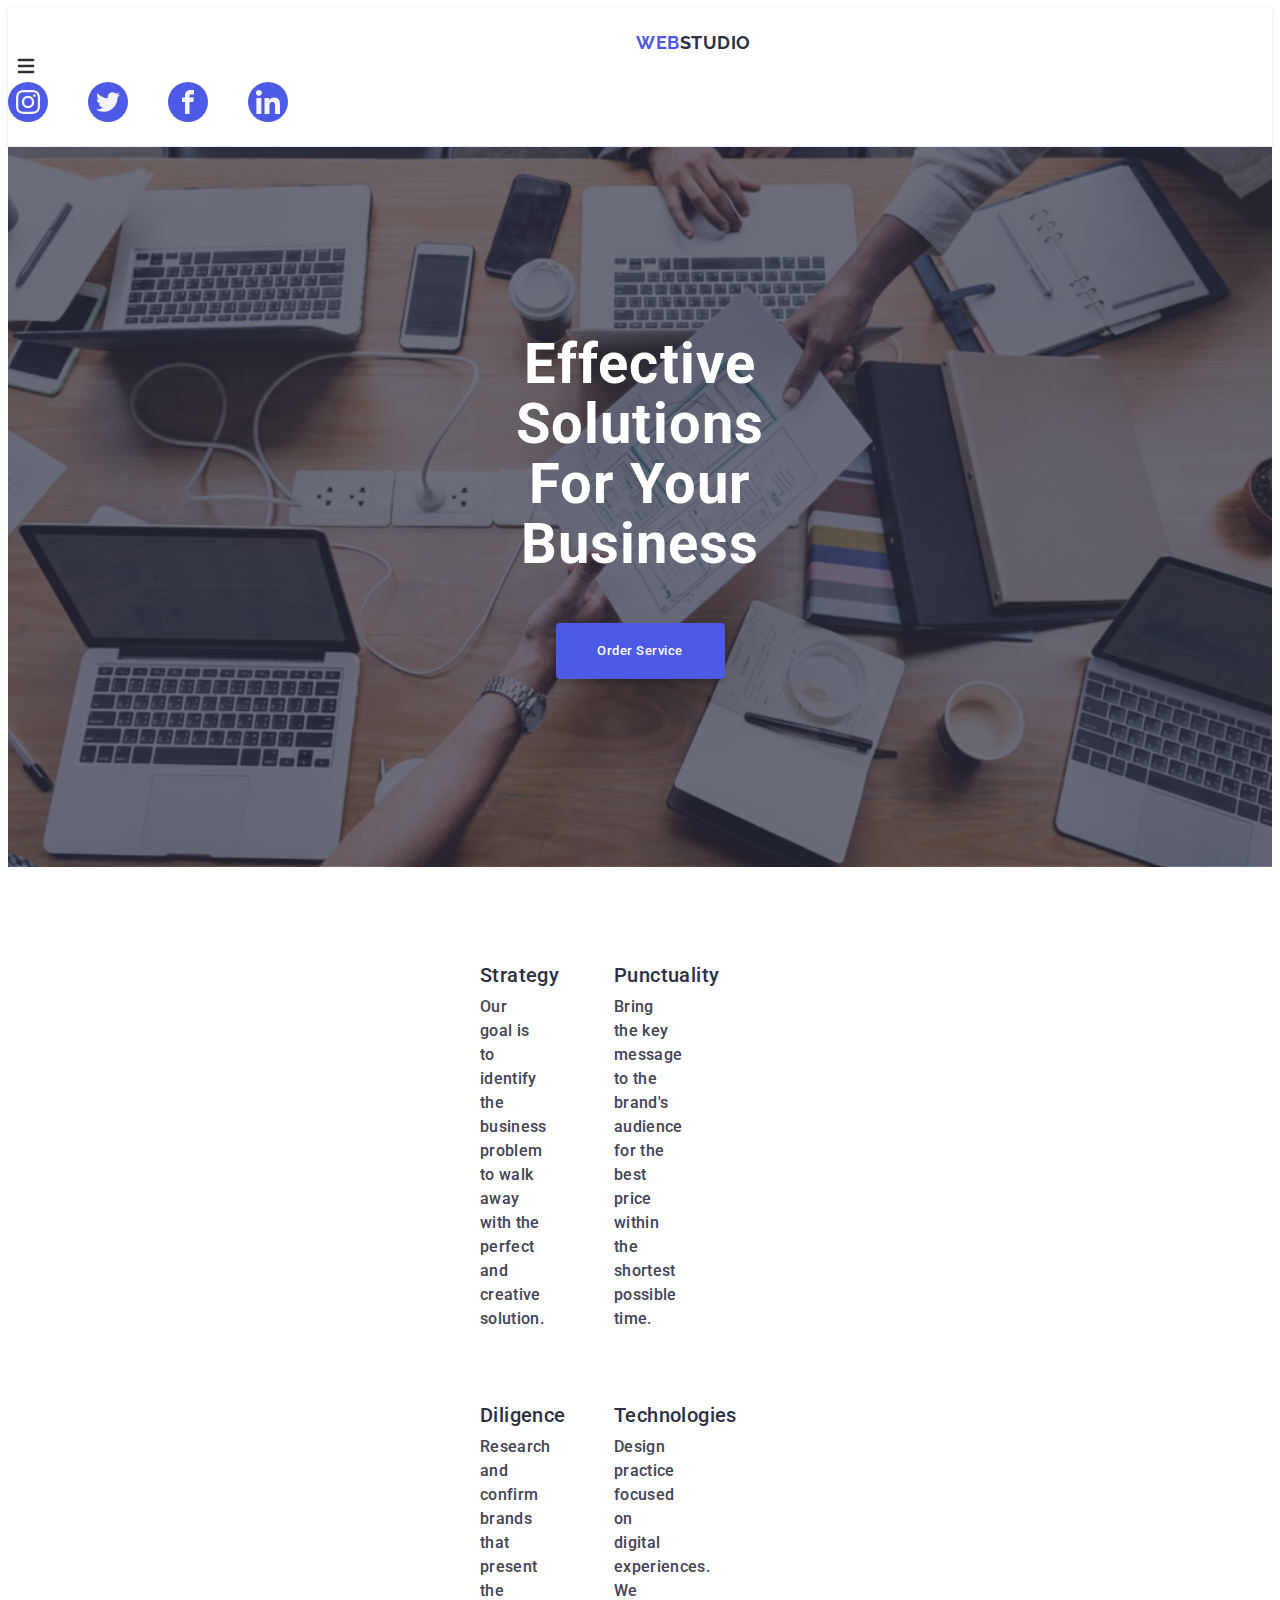
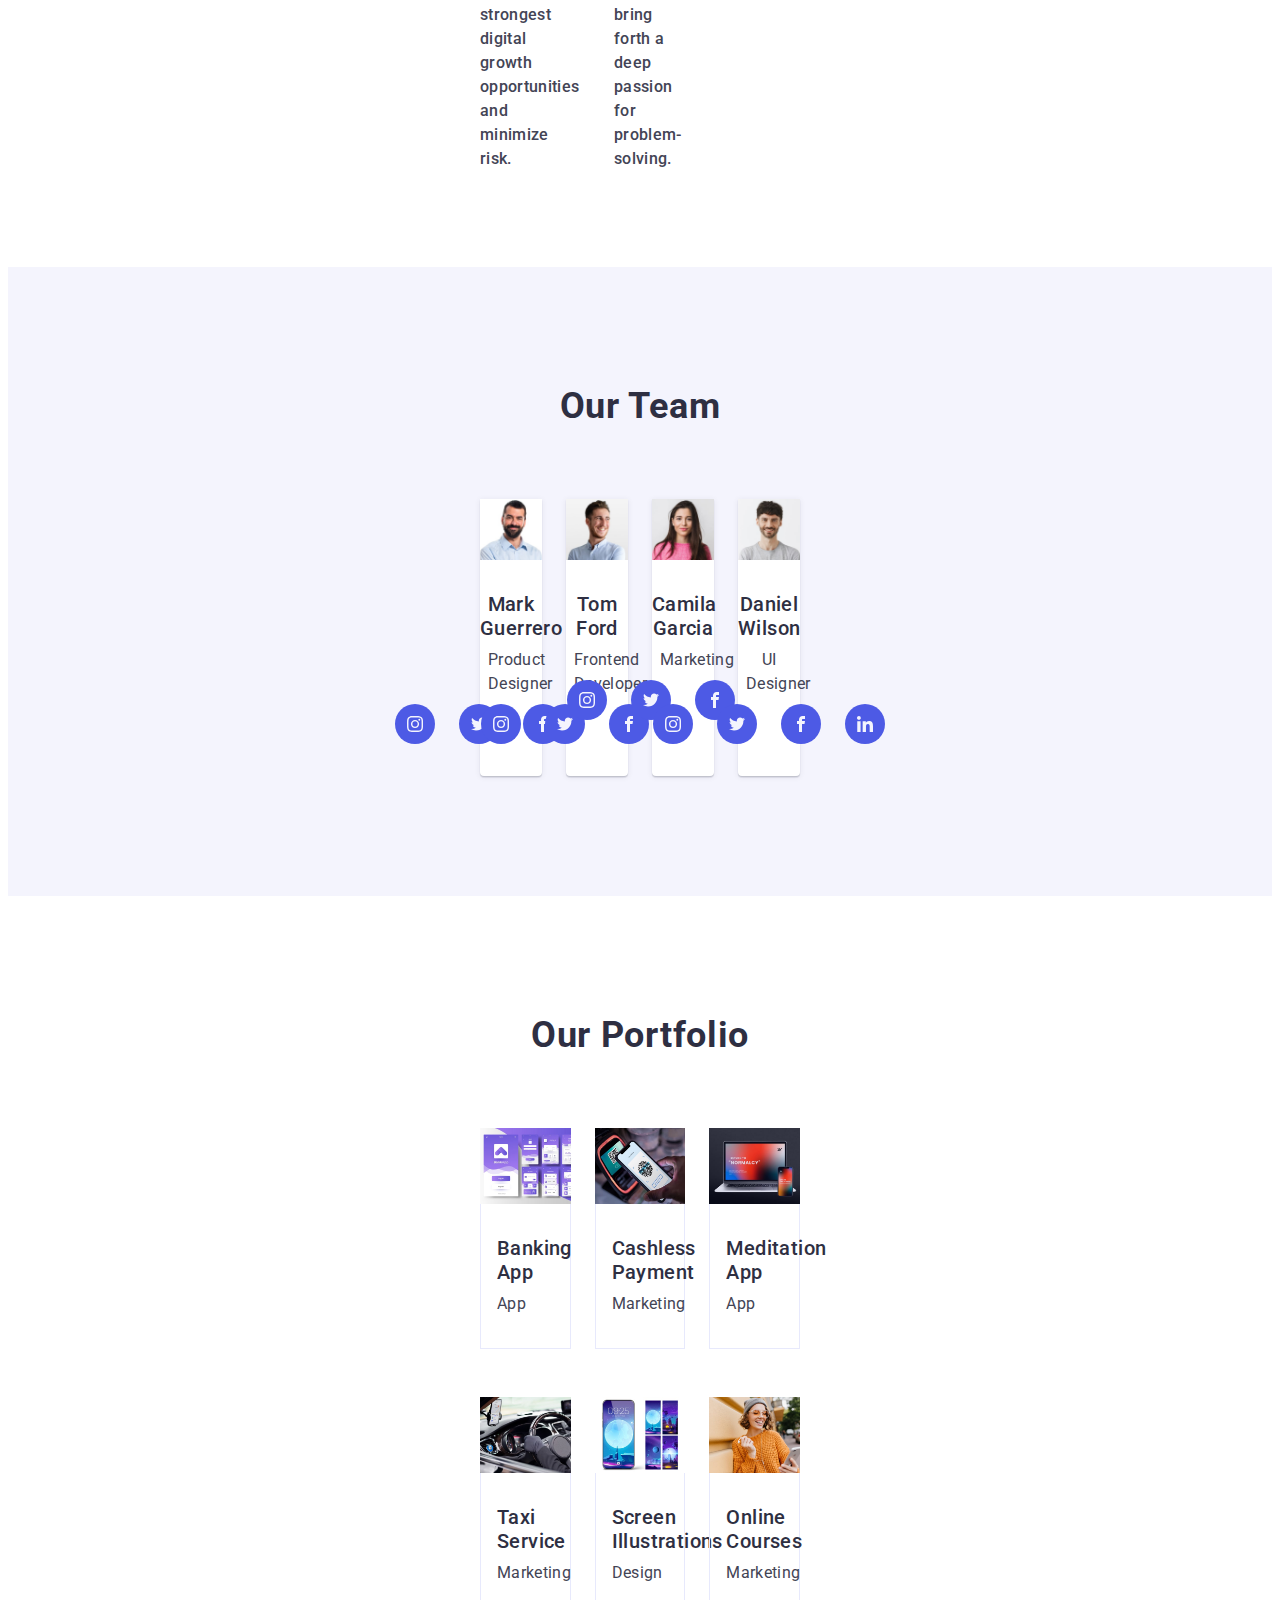
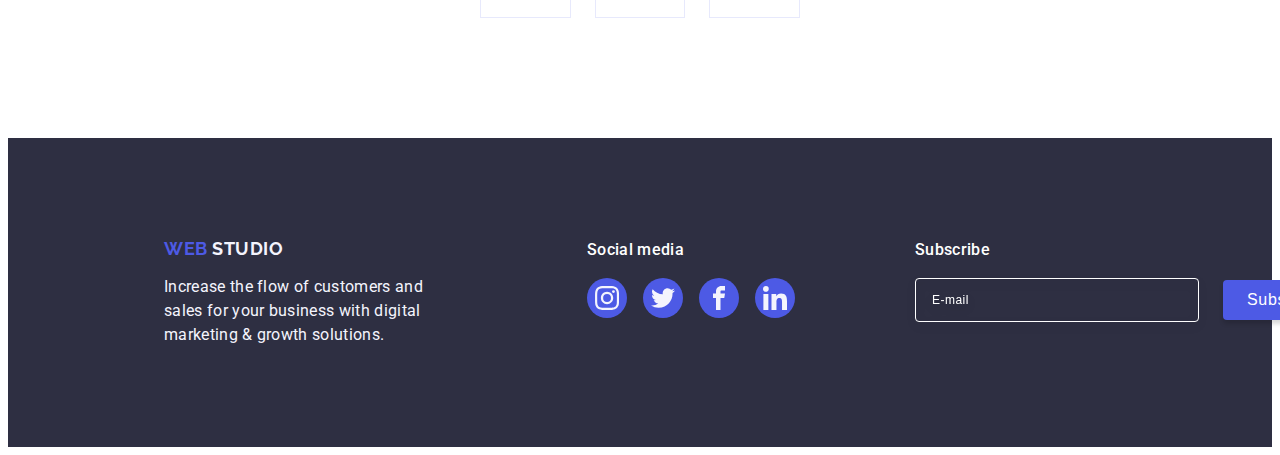
==== commit 8eb52431: "homework-6 (3)" ====
--- a/index.html
+++ b/index.html
@@ -34,7 +34,7 @@
           </ul>
         </nav>
         <address class="address">
-          <ul class="nav-address">
+          <ul class="nav-links">
             <li>
               <a class="nav-address-mail" href="mailto:info@devstudio.com"
                 >info@devstudio.com</a
@@ -47,6 +47,83 @@
             </li>
           </ul>
         </address>
+        
+      </div>
+      <div class="mob-menu">
+
+<button type="button" class="button-menu">
+          <svg class="icon-menu" width="24" height="24">
+            <use href="./images/icons.svg#icon-menu"></use>
+          </svg>
+        </button>
+
+        <ul class="nav-links">
+            <li><a class="link-one" href="./index.html">Studio</a></li>
+            <li><a class="link" href="">Portfolio</a></li>
+            <li><a class="link" href="">Contacts</a></li>
+          </ul>
+        </nav>
+        <address class="address">
+          <ul class="nav-links">
+            <li>
+              <a class="nav-address-mail" href="mailto:info@devstudio.com"
+                >info@devstudio.com</a
+              >
+            </li>
+            <li>
+              <a class="nav-address-mail" href="tel:+110001111111"
+                >+11 (000) 111-11-11</a
+              >
+            </li>
+          </ul>
+
+<ul class="icons-mob-menu">
+            <li class="icons-soc-menu">
+              <a
+                href="https://www.instagram.com/"
+                target="_blank"
+                class="soc-link-footer"
+              >
+                <svg class="icon-soc-footer" width="24" height="24">
+                  <use href="./images/icons.svg#icon-instagram"></use>
+                </svg>
+              </a>
+            </li>
+            <li class="icons-soc-menu">
+              <a
+                href="https://www.twitter.com/"
+                target="_blank"
+                class="soc-link-footer"
+              >
+                <svg class="icon-soc-footer" width="24" height="24">
+                  <use href="./images/icons.svg#icon-twitter"></use>
+                </svg>
+              </a>
+            </li>
+            <li class="icons-soc-menu">
+              <a
+                href="https://www.facebook.com/"
+                target="_blank"
+                class="soc-link-footer"
+              >
+                <svg class="icon-soc-footer" width="24" height="24">
+                  <use href="./images/icons.svg#icon-facebook1"></use>
+                </svg>
+              </a>
+            </li>
+            <li class="icons-soc-menu">
+              <a
+                href="https://www.linkedin.com/"
+                target="_blank"
+                class="soc-link-footer"
+              >
+                <svg class="icon-soc-footer" width="24" height="24">
+                  <use href="./images/icons.svg#icon-linkedin"></use>
+                </svg>
+              </a>
+            </li>
+          </ul>
+
       </div>
     </header>
 
--- a/css/styles.css
+++ b/css/styles.css
@@ -93,20 +93,34 @@
 
 
 .nav-links {
+    display: none;
+    
+}
+
+.button-menu {
+border: transparent;
+background-color: transparent;
+fill: #2F2F37;
+
+}
+
+.icons-mob-menu {
     display: flex;
     gap: 40px;
-    
-}
-
-.nav-address {
+}
+
+.icons-soc-menu {
+    width: 40px;
+    height: 40px;
+}
+
+
+
+
+.page-header .navigation {
     display: flex;
     gap: 40px;
-}
-
-.page-header .navigation {
-    display: flex;
-    gap: 40px;
-    padding-left: 156px;
+
 }
 
 .name-company-link {
@@ -190,6 +204,14 @@
 
 }
 
+@media (min-device-pixel-ratio: 2),
+(min-resolution: 192dpi),
+ (min-resolution: 2dppx) {
+.section-one {
+background-image: linear-gradient(to bottom, rgba(46, 47, 66, 0.70), rgba(46, 47, 66, 0.70)), url(../images/people-office-mob@2x.jpg);    
+}
+ }
+
 .section-one-title {
 
     color: #FFF;
@@ -899,6 +921,14 @@
     
         }
 
+     @media (min-device-pixel-ratio: 2),
+    (min-resolution: 192dpi),
+    (min-resolution: 2dppx) {
+     .section-one {
+         background-image: linear-gradient(to bottom, rgba(46, 47, 66, 0.70), rgba(46, 47, 66, 0.70)), url(../images/people-office-tablet@2x.jpg);
+        }
+    }
+
 .item-advantages {
 width: calc((100% - 72px) / 4);
      }
@@ -921,6 +951,14 @@
         background-image: linear-gradient(to bottom, rgba(46, 47, 66, 0.70), rgba(46, 47, 66, 0.70)), url(../images/people-office.jpg);
 
     }
+
+        @media (min-device-pixel-ratio: 2),
+        (min-resolution: 192dpi),
+        (min-resolution: 2dppx) {
+            .section-one {
+                background-image: linear-gradient(to bottom, rgba(46, 47, 66, 0.70), rgba(46, 47, 66, 0.70)), url(../images/people-office@2x.jpg);
+            }
+        }
 
      .item-advantages {
         width: calc((100% - 72px) / 4);
@@ -1054,4 +1092,10 @@
 
 }
 
-}
+.page-header .navigation {
+    display: flex;
+    gap: 40px;
+    padding-left: 156px;
+}
+
+}
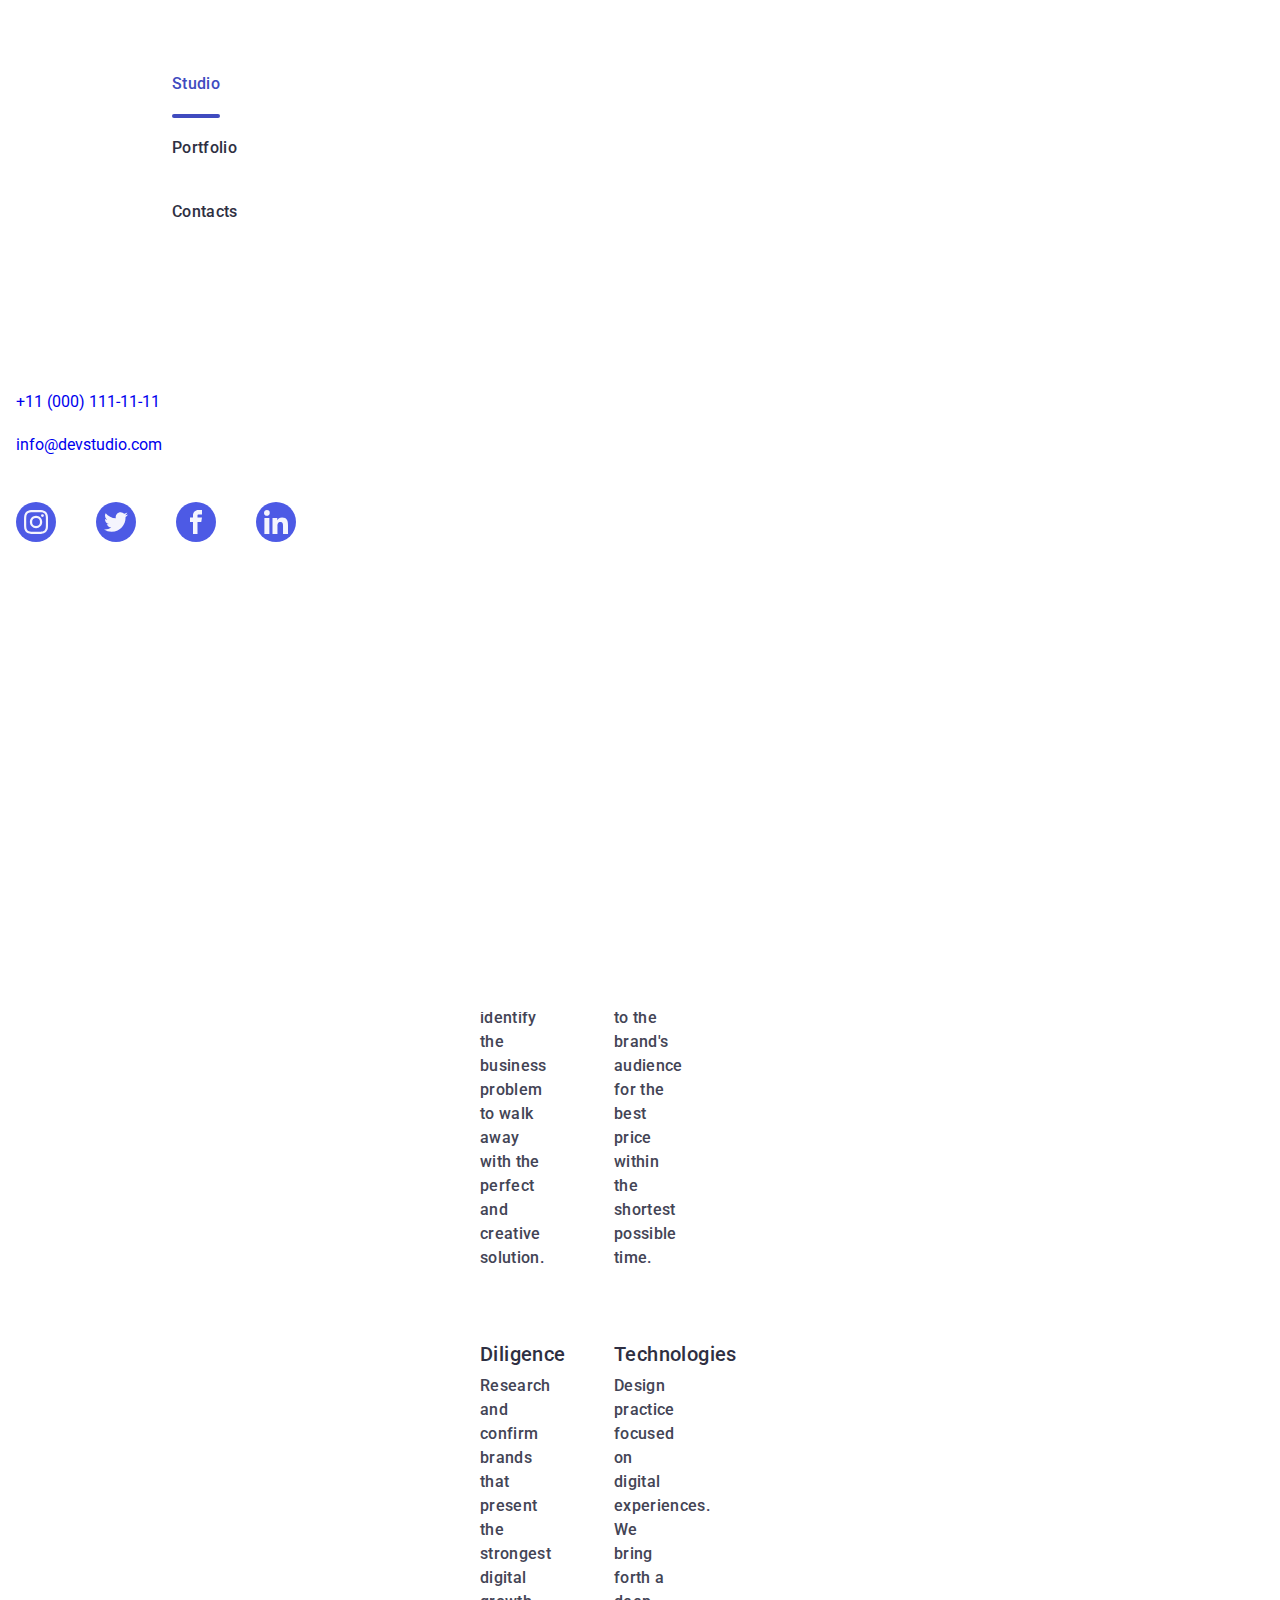
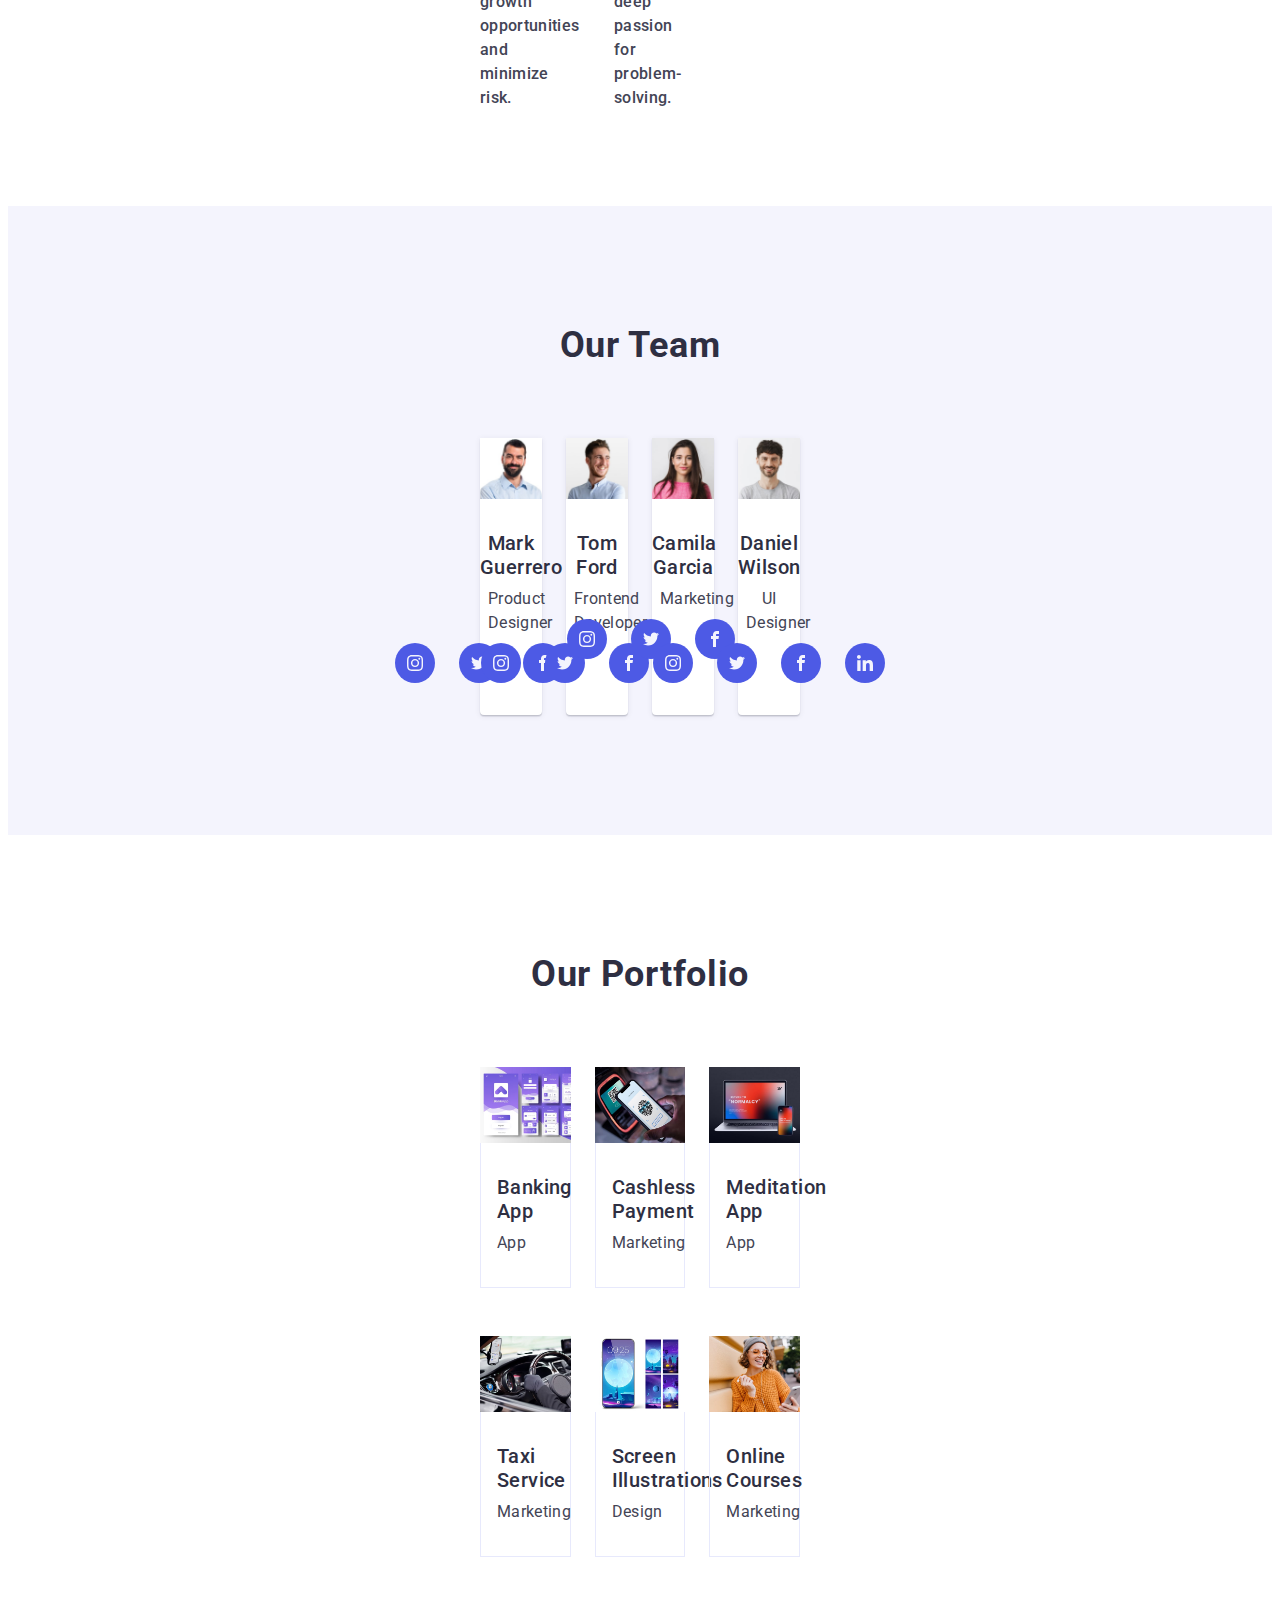
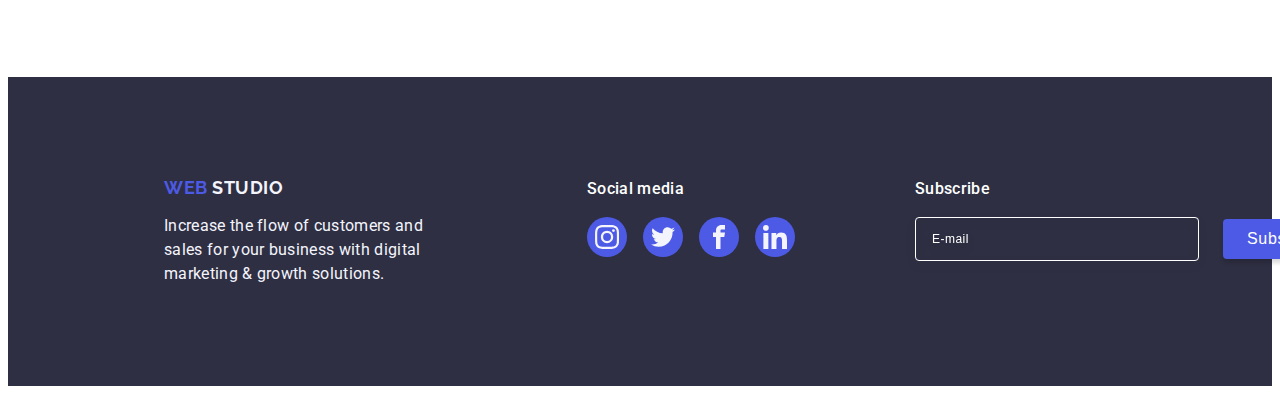
==== commit 96d4e8ef: "homework-6 (4)" ====
--- a/index.html
+++ b/index.html
@@ -23,10 +23,23 @@
   <body class="main-text">
     <header class="page-header">
       <div class="container">
+        <a href="/" class="name-company-link">
+          Web <span class="name-company"> Studio </span>
+        </a>
+        <button type="button" class="button-menu">
+          <svg class="icon-menu" width="24" height="24">
+            <use href="./images/icons.svg#icon-menu"></use>
+          </svg>
+        </button>
+      </div>
+      <div class="mob-menu">
         <nav class="navigation">
-          <a href="/" class="name-company-link">
-            Web <span class="name-company"> Studio </span>
-          </a>
+          <button type="button" class="button-menu-close">
+            <svg class="icon-menu-close" width="8" height="8">
+              <use href="./images/icons.svg#icon-close-black-18dp-2-1-1"></use>
+            </svg>
+          </button>
+
           <ul class="nav-links">
             <li><a class="link-one" href="./index.html">Studio</a></li>
             <li><a class="link" href="">Portfolio</a></li>
@@ -34,96 +47,66 @@
           </ul>
         </nav>
         <address class="address">
-          <ul class="nav-links">
+          <ul class="nav-links-address">
+            <li>
+              <a class="nav-address-tel" href="tel:+110001111111"
+                >+11 (000) 111-11-11</a
+              >
+            </li>
             <li>
               <a class="nav-address-mail" href="mailto:info@devstudio.com"
                 >info@devstudio.com</a
               >
             </li>
-            <li>
-              <a class="nav-address-mail" href="tel:+110001111111"
-                >+11 (000) 111-11-11</a
-              >
-            </li>
           </ul>
         </address>
-        
-      </div>
-      <div class="mob-menu">
-
-<button type="button" class="button-menu">
-          <svg class="icon-menu" width="24" height="24">
-            <use href="./images/icons.svg#icon-menu"></use>
-          </svg>
-        </button>
-
-        <ul class="nav-links">
-            <li><a class="link-one" href="./index.html">Studio</a></li>
-            <li><a class="link" href="">Portfolio</a></li>
-            <li><a class="link" href="">Contacts</a></li>
-          </ul>
-        </nav>
-        <address class="address">
-          <ul class="nav-links">
-            <li>
-              <a class="nav-address-mail" href="mailto:info@devstudio.com"
-                >info@devstudio.com</a
-              >
-            </li>
-            <li>
-              <a class="nav-address-mail" href="tel:+110001111111"
-                >+11 (000) 111-11-11</a
-              >
-            </li>
-          </ul>
-
-<ul class="icons-mob-menu">
-            <li class="icons-soc-menu">
-              <a
-                href="https://www.instagram.com/"
-                target="_blank"
-                class="soc-link-footer"
-              >
-                <svg class="icon-soc-footer" width="24" height="24">
-                  <use href="./images/icons.svg#icon-instagram"></use>
-                </svg>
-              </a>
-            </li>
-            <li class="icons-soc-menu">
-              <a
-                href="https://www.twitter.com/"
-                target="_blank"
-                class="soc-link-footer"
-              >
-                <svg class="icon-soc-footer" width="24" height="24">
-                  <use href="./images/icons.svg#icon-twitter"></use>
-                </svg>
-              </a>
-            </li>
-            <li class="icons-soc-menu">
-              <a
-                href="https://www.facebook.com/"
-                target="_blank"
-                class="soc-link-footer"
-              >
-                <svg class="icon-soc-footer" width="24" height="24">
-                  <use href="./images/icons.svg#icon-facebook1"></use>
-                </svg>
-              </a>
-            </li>
-            <li class="icons-soc-menu">
-              <a
-                href="https://www.linkedin.com/"
-                target="_blank"
-                class="soc-link-footer"
-              >
-                <svg class="icon-soc-footer" width="24" height="24">
-                  <use href="./images/icons.svg#icon-linkedin"></use>
-                </svg>
-              </a>
-            </li>
-          </ul>
-
+
+        <ul class="icons-mob-menu">
+          <li class="icons-soc-menu">
+            <a
+              href="https://www.instagram.com/"
+              target="_blank"
+              class="soc-link-footer"
+            >
+              <svg class="icon-soc-footer" width="24" height="24">
+                <use href="./images/icons.svg#icon-instagram"></use>
+              </svg>
+            </a>
+          </li>
+          <li class="icons-soc-menu">
+            <a
+              href="https://www.twitter.com/"
+              target="_blank"
+              class="soc-link-footer"
+            >
+              <svg class="icon-soc-footer" width="24" height="24">
+                <use href="./images/icons.svg#icon-twitter"></use>
+              </svg>
+            </a>
+          </li>
+          <li class="icons-soc-menu">
+            <a
+              href="https://www.facebook.com/"
+              target="_blank"
+              class="soc-link-footer"
+            >
+              <svg class="icon-soc-footer" width="24" height="24">
+                <use href="./images/icons.svg#icon-facebook1"></use>
+              </svg>
+            </a>
+          </li>
+          <li class="icons-soc-menu">
+            <a
+              href="https://www.linkedin.com/"
+              target="_blank"
+              class="soc-link-footer"
+            >
+              <svg class="icon-soc-footer" width="24" height="24">
+                <use href="./images/icons.svg#icon-linkedin"></use>
+              </svg>
+            </a>
+          </li>
+        </ul>
       </div>
     </header>
 
@@ -477,7 +460,10 @@
               <div class="picture-products">
                 <picture>
                   <source
-                    srcset="./images/cashless.jpg 1x, ./images/cashless@2x.jpg 2x"
+                    srcset="
+                      ./images/cashless.jpg    1x,
+                      ./images/cashless@2x.jpg 2x
+                    "
                     media="(min-width: 1400px)"
                   />
                   <source
@@ -495,12 +481,12 @@
                     media="(min-width: 320px)"
                   />
                   <img
-                  src="./images/cashless.jpg"
-                  alt="Cashless Payment"
-                  width="360"
-                />
+                    src="./images/cashless.jpg"
+                    alt="Cashless Payment"
+                    width="360"
+                  />
                 </picture>
-                
+
                 <p class="text-product">
                   14 Stylish and User-Friendly App Design Concepts · Task
                   Manager App · Calorie Tracker App · Exotic Fruit Ecommerce App
@@ -516,7 +502,10 @@
               <div class="picture-products">
                 <picture>
                   <source
-                    srcset="./images/meditation.jpg 1x, ./images/meditation@2x.jpg 2x"
+                    srcset="
+                      ./images/meditation.jpg    1x,
+                      ./images/meditation@2x.jpg 2x
+                    "
                     media="(min-width: 1400px)"
                   />
                   <source
@@ -534,12 +523,12 @@
                     media="(min-width: 320px)"
                   />
                   <img
-                  src="./images/meditation.jpg"
-                  alt="Meditation App"
-                  width="360"
-                />
+                    src="./images/meditation.jpg"
+                    alt="Meditation App"
+                    width="360"
+                  />
                 </picture>
-                
+
                 <p class="text-product">
                   14 Stylish and User-Friendly App Design Concepts · Task
                   Manager App · Calorie Tracker App · Exotic Fruit Ecommerce App
@@ -553,7 +542,7 @@
             </li>
             <li class="product-item">
               <div class="picture-products">
-                 <picture>
+                <picture>
                   <source
                     srcset="./images/taxi.jpg 1x, ./images/taxi@2x.jpg 2x"
                     media="(min-width: 1400px)"
@@ -572,10 +561,9 @@
                     "
                     media="(min-width: 320px)"
                   />
-                  <img src="./images/taxi.jpg" alt="Taxi Service" width="360"
-                />
+                  <img src="./images/taxi.jpg" alt="Taxi Service" width="360" />
                 </picture>
-                
+
                 <p class="text-product">
                   14 Stylish and User-Friendly App Design Concepts · Task
                   Manager App · Calorie Tracker App · Exotic Fruit Ecommerce App
@@ -590,8 +578,8 @@
 
             <li class="product-item">
               <div class="picture-products">
-
-                 <source
+                <picture>
+                  <source
                     srcset="./images/screen.jpg 1x, ./images/screen@2x.jpg 2x"
                     media="(min-width: 1400px)"
                   />
@@ -609,13 +597,13 @@
                     "
                     media="(min-width: 320px)"
                   />
-                   <img
-                  src="./images/screen.jpg"
-                  alt="Screen Illustrations"
-                  width="360"
-                />
+                  <img
+                    src="./images/screen.jpg"
+                    alt="Screen Illustrations"
+                    width="360"
+                  />
                 </picture>
-               
+
                 <p class="text-product">
                   14 Stylish and User-Friendly App Design Concepts · Task
                   Manager App · Calorie Tracker App · Exotic Fruit Ecommerce App
@@ -629,7 +617,8 @@
             </li>
             <li class="product-item">
               <div class="picture-products">
-                 <source
+                <picture>
+                  <source
                     srcset="./images/courses.jpg 1x, ./images/courses@2x.jpg 2x"
                     media="(min-width: 1400px)"
                   />
@@ -648,12 +637,12 @@
                     media="(min-width: 320px)"
                   />
                   <img
-                  src="./images/courses.jpg"
-                  alt="Online Courses"
-                  width="360"
-                />
+                    src="./images/courses.jpg"
+                    alt="Online Courses"
+                    width="360"
+                  />
                 </picture>
-                
+
                 <p class="text-product">
                   14 Stylish and User-Friendly App Design Concepts · Task
                   Manager App · Calorie Tracker App · Exotic Fruit Ecommerce App
--- a/css/styles.css
+++ b/css/styles.css
@@ -10,6 +10,10 @@
         
 }
 
+a {
+    text-decoration: none;
+}
+
 .name-company {
     color: #2E2F42;
         font-family: Raleway, sans-serif;
@@ -30,40 +34,27 @@
 }
 
 .nav-links .link-one {
-    font-size: 16px;
-    font-weight: 500;
-    line-height: 24px;
-    letter-spacing: 0.32px;
+    font-size: 36px;
+    font-weight: 700;
+    line-height: 40px;
+    letter-spacing: 0.72px;
     text-decoration: none;
-    padding-top: 24px;
-    padding-bottom: 24px;
     position: relative;
     color: #404bbf;
     transition: color 250ms cubic-bezier(0.4, 0, 0.2, 1);
-}
-
-.nav-links .link-one::after {
-    content: '';
-    position: absolute;
-    left: 0;
-    bottom: -1px;
-    height: 4px;
-    background-color: #404bbf;
-    border-radius: 2px;
-    width: 48px;
-        height: 4px;
-        flex-shrink: 0;
-}
+    text-transform: capitalize;
+}
+
+
 
 .nav-links .link {
     color: #2E2F42;
-    font-size: 16px;
-    font-weight: 500;
-    line-height: 24px;
-    letter-spacing: 0.32px;
+    font-size: 36px;
+    font-weight: 700;
+    line-height: 40px;
+    letter-spacing: 0.72px;
     text-decoration: none;
-    padding-top: 24px;
-    padding-bottom: 24px;
+    text-transform: capitalize;
 }
 
 .page-header {
@@ -93,8 +84,30 @@
 
 
 .nav-links {
-    display: none;
-    
+ display: flex;   
+gap: 40px;
+flex-wrap: wrap;
+max-width: 151px;
+    
+}
+
+.nav-links-address {
+    padding-top: 168px;
+    display: flex;
+    flex-direction: column;
+    gap: 24px;
+    
+}
+
+.mob-menu {
+    width: 100vw;
+    height: 100vh;
+    position: fixed;
+    top: 0;
+    left: 0;
+    background-color: #fff;
+    z-index: 1;
+    padding: 72px 153px 40px 16px;
 }
 
 .button-menu {
@@ -104,6 +117,30 @@
 
 }
 
+.icon-menu-close {
+    fill: #2E2F42;
+}
+
+
+.button-menu-close {
+    background-color: transparent;
+    stroke-width: 1px;
+    border-color: rgba(0, 0, 0, 0.10);
+    border-radius: 50%;
+    position: absolute;
+    top: 24px;
+    right: 24px;
+    height: 24px;
+    width: 24px;
+    display: flex;
+    align-items: center;
+    justify-content: center;
+    border: 1px solid rgba(0, 0, 0, 0.1);
+    padding: 0;
+    cursor: pointer;
+    transition: background-color 250ms cubic-bezier(0.4, 0, 0.2, 1), border 250ms cubic-bezier(0.4, 0, 0.2, 1);
+}
+
 .icons-mob-menu {
     display: flex;
     gap: 40px;
@@ -112,6 +149,7 @@
 .icons-soc-menu {
     width: 40px;
     height: 40px;
+    padding-top: 48px;
 }
 
 
@@ -173,10 +211,22 @@
 
 .nav-address .nav-address-mail {
     color: #434455;
-    line-height: 1.5;
-    letter-spacing: 0.02em;
+    font-size: 20px;
+    line-height: 24px;
+    letter-spacing: 0.4px;
     text-decoration: none;
     transition: color 250ms cubic-bezier(0.4, 0, 0.2, 1);
+    font-family: Roboto;
+}
+
+.nav-address .nav-address-tel {
+    font-size: 20px;
+    color: #4D5AE5;
+    line-height: 24px;
+    letter-spacing: 0.4px;
+    text-decoration: none;
+    transition: color 250ms cubic-bezier(0.4, 0, 0.2, 1);
+    font-family: Roboto;
 }
 
 ul {
@@ -1098,4 +1148,59 @@
     padding-left: 156px;
 }
 
-}
+.nav-links .link-one::after {
+    content: '';
+    position: absolute;
+    left: 0;
+    bottom: -1px;
+    height: 4px;
+    background-color: #404bbf;
+    border-radius: 2px;
+    width: 48px;
+    height: 4px;
+    flex-shrink: 0;
+}
+
+.nav-links .link-one {
+    font-size: 16px;
+    font-weight: 500;
+    line-height: 24px;
+    letter-spacing: 0.32px;
+    text-decoration: none;
+    padding-top: 24px;
+    padding-bottom: 24px;
+    position: relative;
+    color: #404bbf;
+    transition: color 250ms cubic-bezier(0.4, 0, 0.2, 1);
+}
+
+
+
+.nav-links .link {
+    color: #2E2F42;
+    font-size: 16px;
+    font-weight: 500;
+    line-height: 24px;
+    letter-spacing: 0.32px;
+    text-decoration: none;
+    padding-top: 24px;
+    padding-bottom: 24px;
+}
+
+.nav-address .nav-address-mail {
+    color: #434455;
+    line-height: 1.5;
+    letter-spacing: 0.02em;
+    text-decoration: none;
+    transition: color 250ms cubic-bezier(0.4, 0, 0.2, 1);
+}
+
+.nav-address .nav-address-tel {
+    color: #434455;
+    line-height: 1.5;
+    letter-spacing: 0.02em;
+    text-decoration: none;
+    transition: color 250ms cubic-bezier(0.4, 0, 0.2, 1);
+}
+
+}
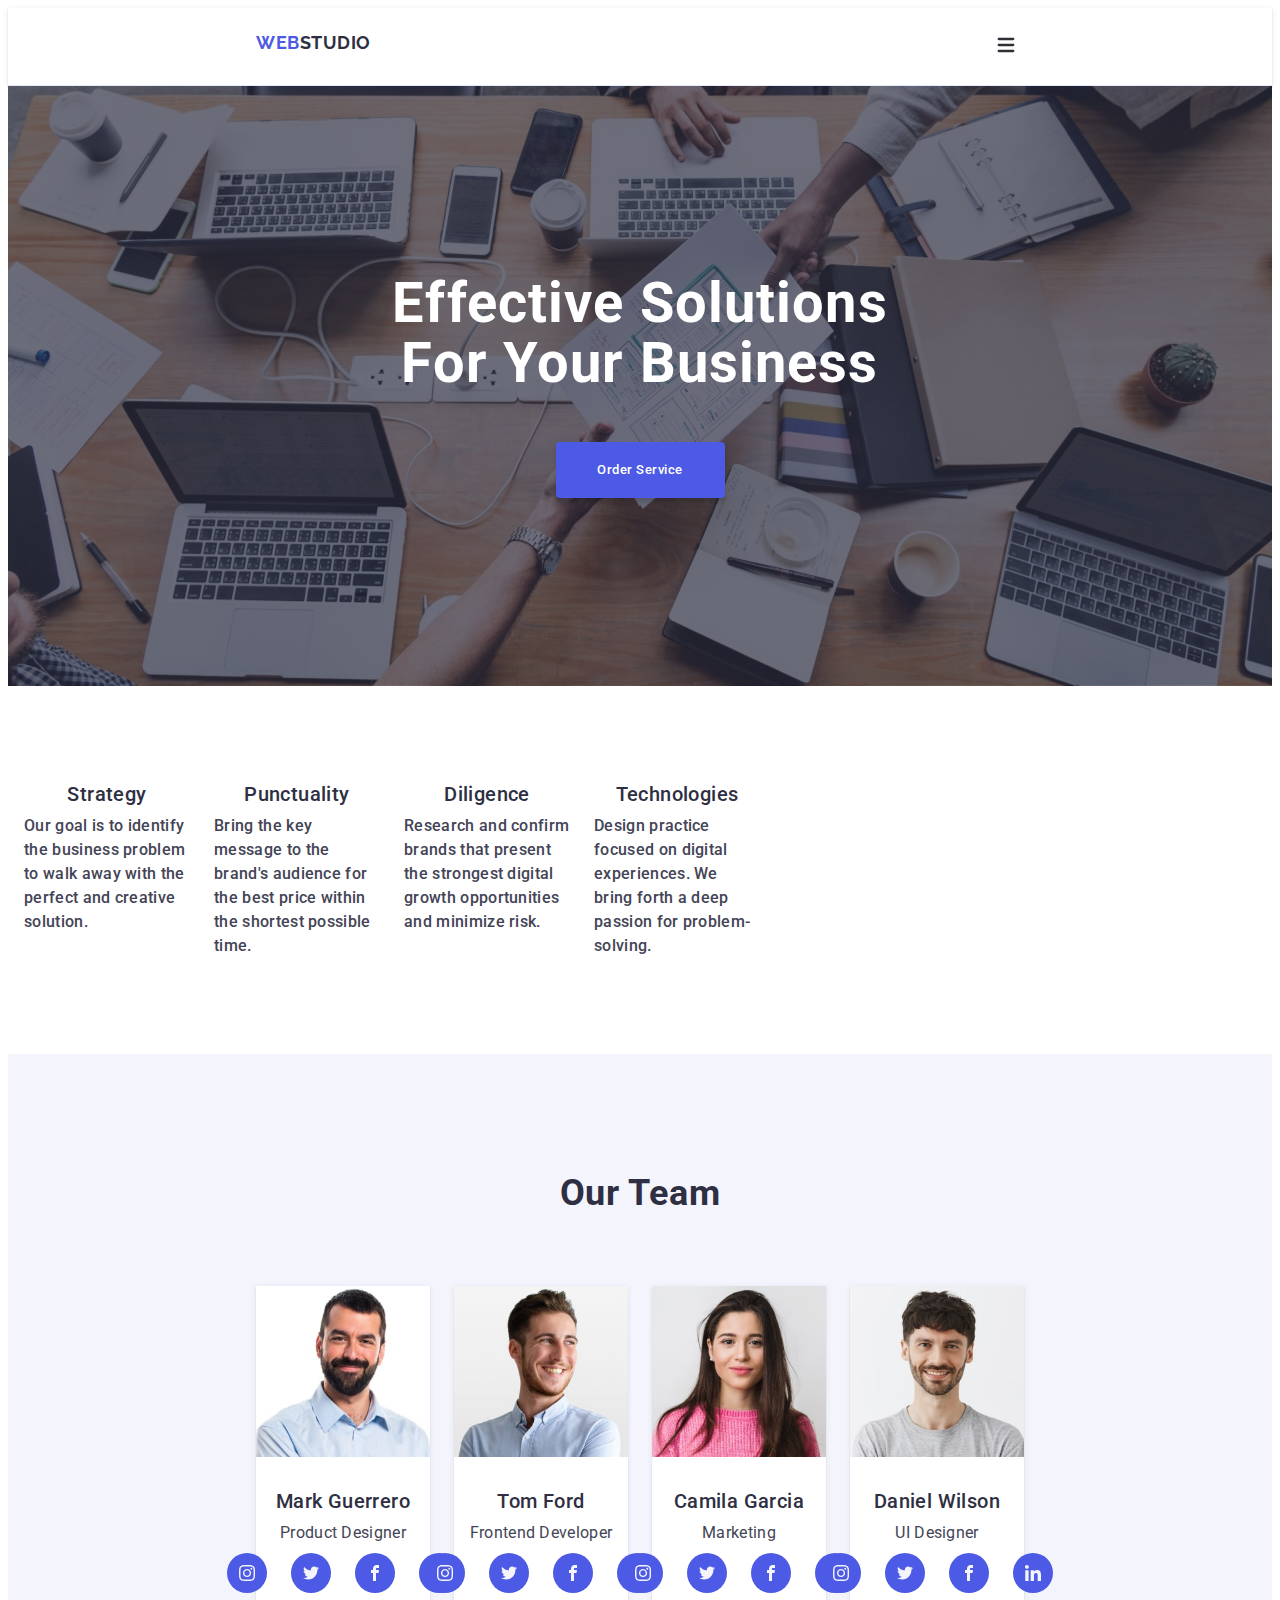
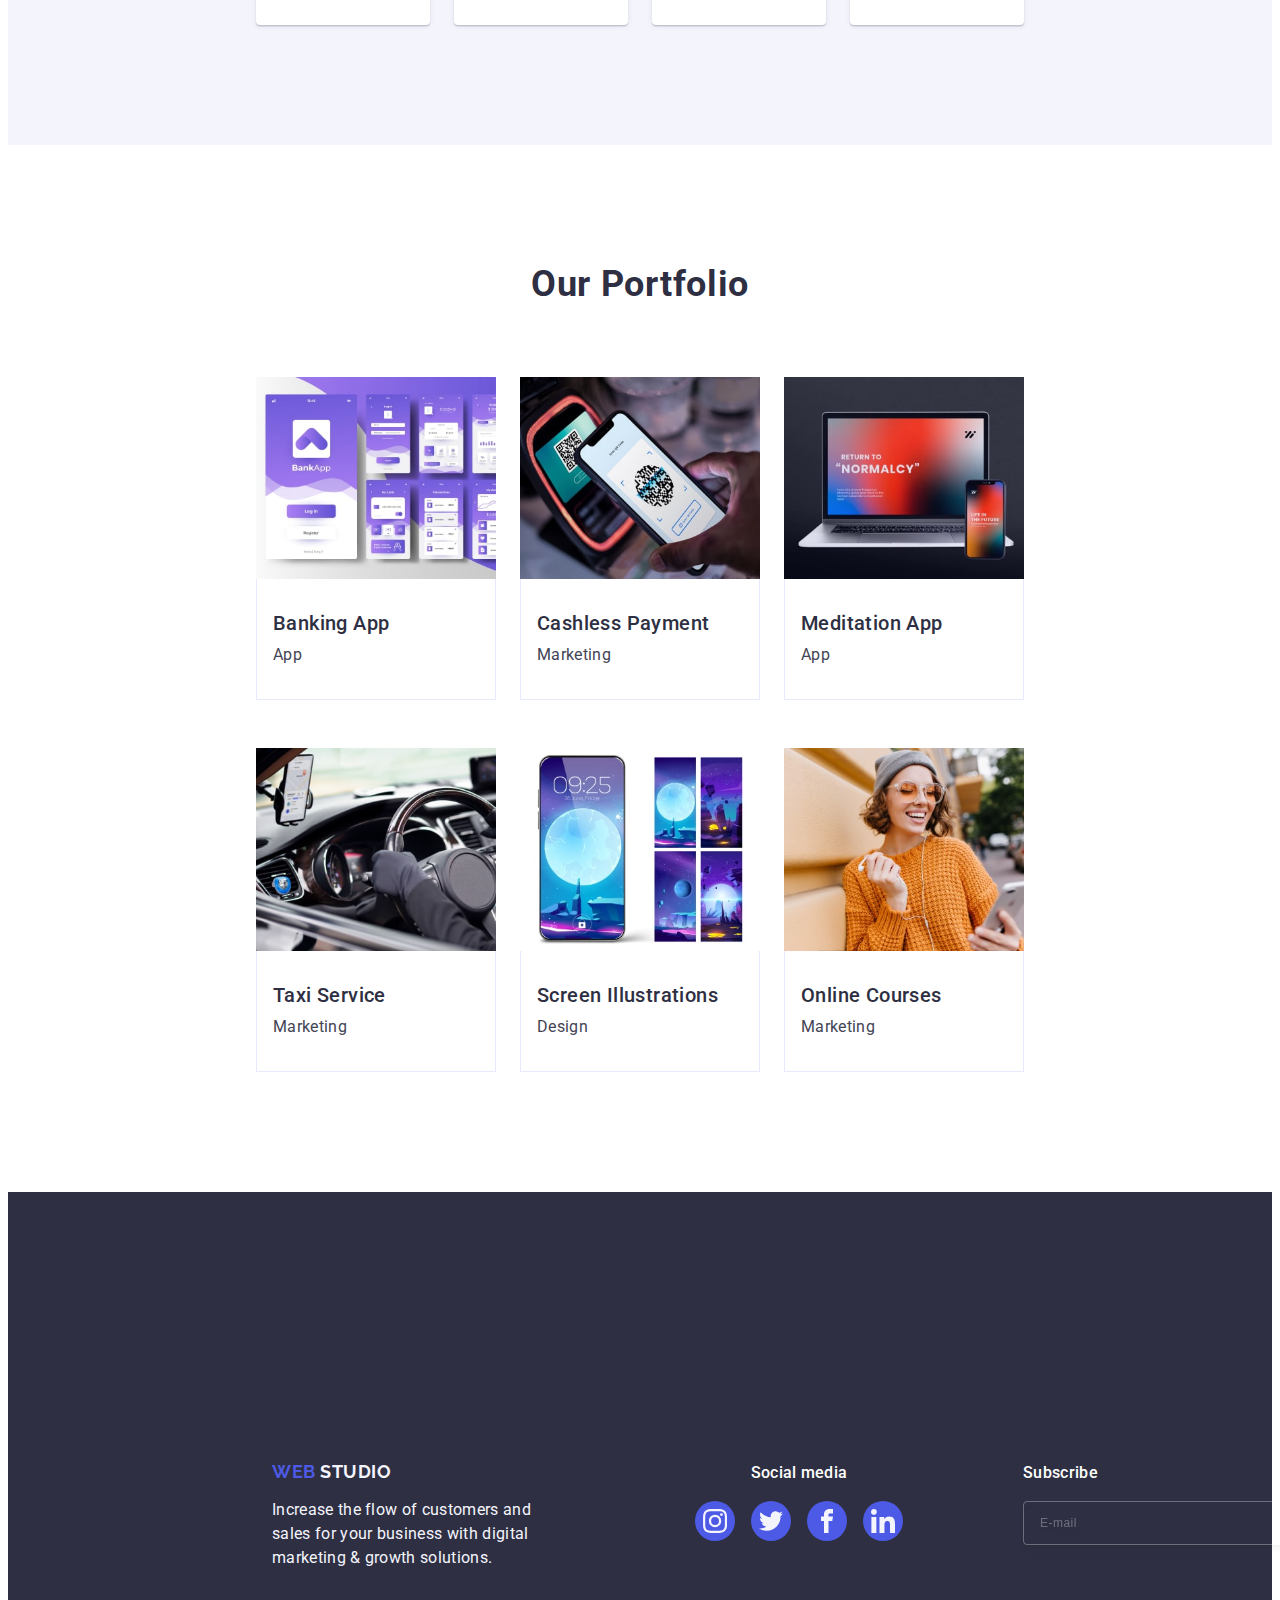
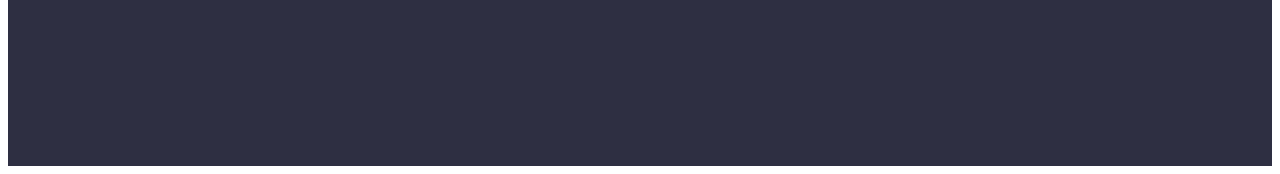
==== commit 17da4e34: "homework-6 (7)" ====
--- a/index.html
+++ b/index.html
@@ -661,63 +661,65 @@
 
     <footer class="down-page">
       <div class="container-footer">
-        <div class="logo-text-footer">
-          <a href="/" class="name-company-link-down">
-            Web <span class="name-company-down">Studio</span>
-          </a>
-          <p class="down-page-text">
-            Increase the flow of customers and sales for your business with
-            digital marketing & growth solutions.
-          </p>
-        </div>
-        <div class="footer-soc">
-          <p class="title-social">Social media</p>
-          <ul class="icons-footer">
-            <li class="icons-soc-footer">
-              <a
-                href="https://www.instagram.com/"
-                target="_blank"
-                class="soc-link-footer"
-              >
-                <svg class="icon-soc-footer" width="24" height="24">
-                  <use href="./images/icons.svg#icon-instagram"></use>
-                </svg>
-              </a>
-            </li>
-            <li class="icons-soc-footer">
-              <a
-                href="https://www.twitter.com/"
-                target="_blank"
-                class="soc-link-footer"
-              >
-                <svg class="icon-soc-footer" width="24" height="24">
-                  <use href="./images/icons.svg#icon-twitter"></use>
-                </svg>
-              </a>
-            </li>
-            <li class="icons-soc-footer">
-              <a
-                href="https://www.facebook.com/"
-                target="_blank"
-                class="soc-link-footer"
-              >
-                <svg class="icon-soc-footer" width="24" height="24">
-                  <use href="./images/icons.svg#icon-facebook1"></use>
-                </svg>
-              </a>
-            </li>
-            <li class="icons-soc-footer">
-              <a
-                href="https://www.linkedin.com/"
-                target="_blank"
-                class="soc-link-footer"
-              >
-                <svg class="icon-soc-footer" width="24" height="24">
-                  <use href="./images/icons.svg#icon-linkedin"></use>
-                </svg>
-              </a>
-            </li>
-          </ul>
+        <div class="footer-media">
+          <div class="logo-text-footer">
+            <a href="/" class="name-company-link-down">
+              Web <span class="name-company-down">Studio</span>
+            </a>
+            <p class="down-page-text">
+              Increase the flow of customers and sales for your business with
+              digital marketing & growth solutions.
+            </p>
+          </div>
+          <div class="footer-soc">
+            <p class="title-social">Social media</p>
+            <ul class="icons-footer">
+              <li class="icons-soc-footer">
+                <a
+                  href="https://www.instagram.com/"
+                  target="_blank"
+                  class="soc-link-footer"
+                >
+                  <svg class="icon-soc-footer" width="24" height="24">
+                    <use href="./images/icons.svg#icon-instagram"></use>
+                  </svg>
+                </a>
+              </li>
+              <li class="icons-soc-footer">
+                <a
+                  href="https://www.twitter.com/"
+                  target="_blank"
+                  class="soc-link-footer"
+                >
+                  <svg class="icon-soc-footer" width="24" height="24">
+                    <use href="./images/icons.svg#icon-twitter"></use>
+                  </svg>
+                </a>
+              </li>
+              <li class="icons-soc-footer">
+                <a
+                  href="https://www.facebook.com/"
+                  target="_blank"
+                  class="soc-link-footer"
+                >
+                  <svg class="icon-soc-footer" width="24" height="24">
+                    <use href="./images/icons.svg#icon-facebook1"></use>
+                  </svg>
+                </a>
+              </li>
+              <li class="icons-soc-footer">
+                <a
+                  href="https://www.linkedin.com/"
+                  target="_blank"
+                  class="soc-link-footer"
+                >
+                  <svg class="icon-soc-footer" width="24" height="24">
+                    <use href="./images/icons.svg#icon-linkedin"></use>
+                  </svg>
+                </a>
+              </li>
+            </ul>
+          </div>
         </div>
         <div class="footer-bottom">
           <p class="footer-bottom-title">Subscribe</p>
--- a/css/styles.css
+++ b/css/styles.css
@@ -108,6 +108,9 @@
     background-color: #fff;
     z-index: 1;
     padding: 72px 153px 40px 16px;
+    opacity: 0;
+    visibility: hidden;
+    pointer-events: none;
 }
 
 .button-menu {
@@ -202,11 +205,19 @@
 background-color: #404BBF;
 }
 
-.nav-address .nav-address-mail:hover,
-.nav-address .nav-address-mail:focus,
-.nav-address .nav-address-mail:active {
+.address .nav-address-mail:hover,
+.address .nav-address-mail:focus,
+.address .nav-address-mail:active
+{
     color: #404BBF;
     
+}
+
+.address .nav-address-tell:hover,
+.address .nav-address-tell:focus,
+.address .nav-address-tell:active {
+    color: #404BBF;
+
 }
 
 .nav-address .nav-address-mail {
@@ -269,7 +280,6 @@
     font-weight: 700;
     max-width: 220px;
    margin: 0 auto;
-
     font-size: 36px;
     line-height: 40px;
     letter-spacing: 0.72px;
@@ -345,6 +355,7 @@
     display: flex;
     flex-wrap: wrap;
     gap: 72px;
+    padding: 0 16px 0 16px;
     
 }
 
@@ -473,6 +484,7 @@
     line-height: 24px;
     letter-spacing: 0.32px;
     width: 288px;
+    padding-top: 17,5px;
 }
 
 .down-page {
@@ -496,6 +508,8 @@
 
 .name-company-link-down {
 display: inline-block;
+display: flex;
+justify-content: center;
  margin-bottom: 16px;
 color: #4D5AE5;
     font-family: Raleway, sans-serif;
@@ -508,13 +522,10 @@
 }
 
 .container-footer {
-    
-max-width: 320px;
-}
-
-.down-page .container-footer {
-    margin-right: 159px;
-}
+max-width: 320px;  
+
+}
+
 
 .logo-text-footer {
 margin-right: 16px;
@@ -530,11 +541,19 @@
     letter-spacing: 0.02em;
     color: #FFFFFF;
     margin-bottom: 16px;
+    display: flex;
+    justify-content: center;
+}
+
+.footer-soc {
+    padding-top: 72px;
+    
 }
 
 .icons-footer {
     display: flex;
     gap: 16px;
+    justify-content: center;
 }
 
 .icons-soc-footer {
@@ -571,6 +590,17 @@
     letter-spacing: 0.02em;
     color: #FFFFFF;
     margin-bottom: 16px;
+    display: flex;
+    justify-content: center;
+}
+
+.footer-bottom {
+    padding-top: 72px;
+}
+
+.footer-bottom-lable {
+    display: flex;
+    justify-content: center;
 }
 
 .input-footer {
@@ -586,6 +616,8 @@
     line-height: 1.5;
     letter-spacing: 0.04em;
     filter: drop-shadow(0px 4px 4px rgba(0, 0, 0, 0.15));
+    opacity: 0.3;
+    box-shadow: 0px 4px 4px 0px rgba(0, 0, 0, 0.15);
 }
 
 .input-footer::placeholder {
@@ -596,10 +628,7 @@
 letter-spacing: 0.48px;
 }
 
-.footer-bottom {
-    margin-left: 120px;
-   
-}
+
 
 .footer-btn {
     border-radius: 4px;
@@ -615,12 +644,13 @@
     font-weight: 500;
     line-height: 1.5;
     letter-spacing: 0.04em;
-        cursor: pointer;
-        box-shadow: 0px 4px 4px 0px rgba(0, 0, 0, 0.15);
-        min-width: 165px;
-        height: 40px;
-        border: none;
-        transition: background-color 250ms cubic-bezier(0.4, 0, 0.2, 1);
+    cursor: pointer;
+    box-shadow: 0px 4px 4px 0px rgba(0, 0, 0, 0.15);
+    min-width: 165px;
+    height: 40px;
+    border: none;
+    transition: background-color 250ms cubic-bezier(0.4, 0, 0.2, 1);
+    margin: 16px 78px 0 77px;
 }
 
 .footer-btn:hover,
@@ -636,9 +666,9 @@
 
 
 .footer-form {
-    display: flex;
-    gap: 24px;
-    align-items: center;
+    display: block;
+    
+  
 }
 
 
@@ -661,8 +691,8 @@
 .container {
 max-width: 320px;
 margin: 0 auto;
-padding-left: 15px;
-padding-right: 15px;
+padding-left: 16px;
+padding-right: 16px;
 
 }
 
@@ -737,8 +767,8 @@
 }
 
 .modal {
-width: 408px;
- min-height: 584px;
+width: 288px;
+ min-height: 623px;
  border-radius: 4px;
 background: var(--DAIRY, #FCFCFC);
 position: absolute;
@@ -747,7 +777,7 @@
 transform: translate(-50%, -50%);
 box-shadow: 0px 1px 1px rgba(0, 0, 0, 0.14), 0px 1px 3px rgba(0, 0, 0, 0.12), 0px 2px 1px rgba(0, 0, 0, 0.2);
 transition: transform 250ms cubic-bezier(0.4, 0, 0.2, 1);
-padding: 72px 24px 24px 24px;
+padding: 72px 16px 16px 16px;
 }
 
 .icon-modal  {
@@ -866,7 +896,7 @@
 padding: 16px 32px;
 align-items: flex-start;
 gap: 10px;
-margin: 48px auto;
+margin: 0 auto;
 display: block;
 min-width: 169px;
 height: 56px;
@@ -952,7 +982,7 @@
 .modal-check:checked + .check-text > .check-text-box  {
     background-color: #404bbf;
     border: none;
-    fill: #F4F4FD;
+    fill: #F4F4FD; 
     width: 16px;
 }
 
@@ -965,11 +995,30 @@
 
 @media screen and (min-width: 768px) {
 
+
+.container {
+    max-width: 768px;
+    margin: 0 auto;
+    padding-left: 16px;
+    padding-right: 16px;
+
+    }
+
+
  .section-one {
     padding: 112px 0;
     background-image: linear-gradient(to bottom, rgba(46, 47, 66, 0.70), rgba(46, 47, 66, 0.70)), url(../images/people-office-tablet.jpg);
     
         }
+
+.section-one-title {
+    max-width: 496px;
+    margin: 0 auto;
+    font-size: 56px;
+    line-height: 60px;
+    letter-spacing: 1.12px;
+    
+}
 
      @media (min-device-pixel-ratio: 2),
     (min-resolution: 192dpi),
@@ -979,20 +1028,119 @@
         }
     }
 
+.button-order {
+    margin: 36px auto 0 auto;
+} 
+
 .item-advantages {
-width: calc((100% - 72px) / 4);
+width: calc((100% - 24px) / 2);
+
      }
 
 .advatages {
-    font-weight: 500;
-    font-size: 20px;
-    line-height: 1.2;
-    letter-spacing: 0.02em;
-    color: #2e2f42;
+    font-weight: 700;
+    font-size: 36px;
+    line-height: 40px;
+    letter-spacing: 0.72pxem;
     margin-bottom: 8px;
 }
-    
-}
+
+.advantages-section {
+   max-width: 768px;
+}
+
+.advatages-text {
+
+    line-height: 24px;
+    letter-spacing: 0.32px;
+
+}
+
+.list-advantages {
+    gap: 24px;
+}
+
+.team-list {
+
+    width: calc((100% - 24px) / 2);
+    max-width: 264px;
+
+}
+
+.section-two {
+    padding-right: 108px;
+    padding-left: 108px;
+
+}
+
+.team {
+    gap: 24px;
+    padding: 0;
+}
+
+.product-item {
+width: calc((100% - 24px) / 2);
+    
+}
+.product-list {
+    gap: 24px;
+}
+
+.section-three {
+    padding: 96px 0;
+}
+
+.container-footer {
+    max-width: 768px;
+    padding: 97.5px 164px 96px 108px;
+
+
+}
+
+.footer-media {
+display: flex;
+}
+
+.footer-soc {
+    padding: 0;
+
+}
+
+
+.footer-bottom {
+    padding: 0;
+    
+}
+
+.footer-form {
+    display: flex;
+}
+
+.footer-bottom-title {
+    margin-top: 72px;
+    text-align: left;
+    display: inline-block;
+   
+}
+
+.down-page {
+
+    padding: 0;
+}
+
+.footer-btn {
+    margin-top: 0;
+}
+
+
+}
+
+
+
+
+
+
+
 
 @media screen and (min-width: 1158px) {
 
@@ -1070,6 +1218,7 @@
 .team {
     display: flex;
     gap: 24px;
+    
 
 }
 
@@ -1203,4 +1352,99 @@
     transition: color 250ms cubic-bezier(0.4, 0, 0.2, 1);
 }
 
-}
+.footer-bottom {
+    margin-left: 120px;
+
+}
+
+.down-page .container-footer {
+    margin-right: 159px;
+}
+
+.name-company-link-down {
+    display: inline-block;
+    margin-bottom: 16px;
+    color: #4D5AE5;
+    font-family: Raleway, sans-serif;
+    font-size: 18px;
+    font-weight: 700;
+    line-height: 1.17;
+    letter-spacing: 0.54px;
+    text-transform: uppercase;
+    text-decoration: none;
+}
+
+.icons-footer {
+    display: flex;
+    gap: 16px;
+}
+
+.footer-bottom-title {
+    font-weight: 500;
+    font-size: 16px;
+    line-height: 1.5;
+    letter-spacing: 0.02em;
+    color: #FFFFFF;
+    margin-bottom: 16px;
+}
+
+.footer-btn {
+    border-radius: 4px;
+    background-color: #4D5AE5;
+    display: flex;
+    padding: 8px 24px;
+    justify-content: center;
+    align-items: center;
+    color: #FFF;
+    text-align: center;
+    font-size: 16px;
+    font-style: normal;
+    font-weight: 500;
+    line-height: 1.5;
+    letter-spacing: 0.04em;
+    cursor: pointer;
+    box-shadow: 0px 4px 4px 0px rgba(0, 0, 0, 0.15);
+    min-width: 165px;
+    height: 40px;
+    border: none;
+    transition: background-color 250ms cubic-bezier(0.4, 0, 0.2, 1);
+    margin: 16px 78px 0 77px;
+}
+
+.modal {
+    width: 408px;
+    min-height: 584px;
+    border-radius: 4px;
+    background: var(--DAIRY, #FCFCFC);
+    position: absolute;
+    top: 50%;
+    left: 50%;
+    transform: translate(-50%, -50%);
+    box-shadow: 0px 1px 1px rgba(0, 0, 0, 0.14), 0px 1px 3px rgba(0, 0, 0, 0.12), 0px 2px 1px rgba(0, 0, 0, 0.2);
+    transition: transform 250ms cubic-bezier(0.4, 0, 0.2, 1);
+    padding: 72px 24px 24px 24px;
+}
+
+.modal-form-btn {
+    background-color: #4D5AE5;
+    color: #FFFFFF;
+    cursor: pointer;
+    font-family: Roboto, sans-serif;
+    font-weight: 500;
+    line-height: 1.5;
+    letter-spacing: 0.04em;
+    border-radius: 4px;
+    box-shadow: 0px 4px 4px 0px rgba(0, 0, 0, 0.15);
+    padding: 16px 32px;
+    align-items: flex-start;
+    gap: 10px;
+    margin: 48px auto;
+    display: block;
+    min-width: 169px;
+    height: 56px;
+    border: none;
+    border-radius: 4px;
+    transition: background-color 250ms cubic-bezier(0.4, 0, 0.2, 1);
+}
+
+}
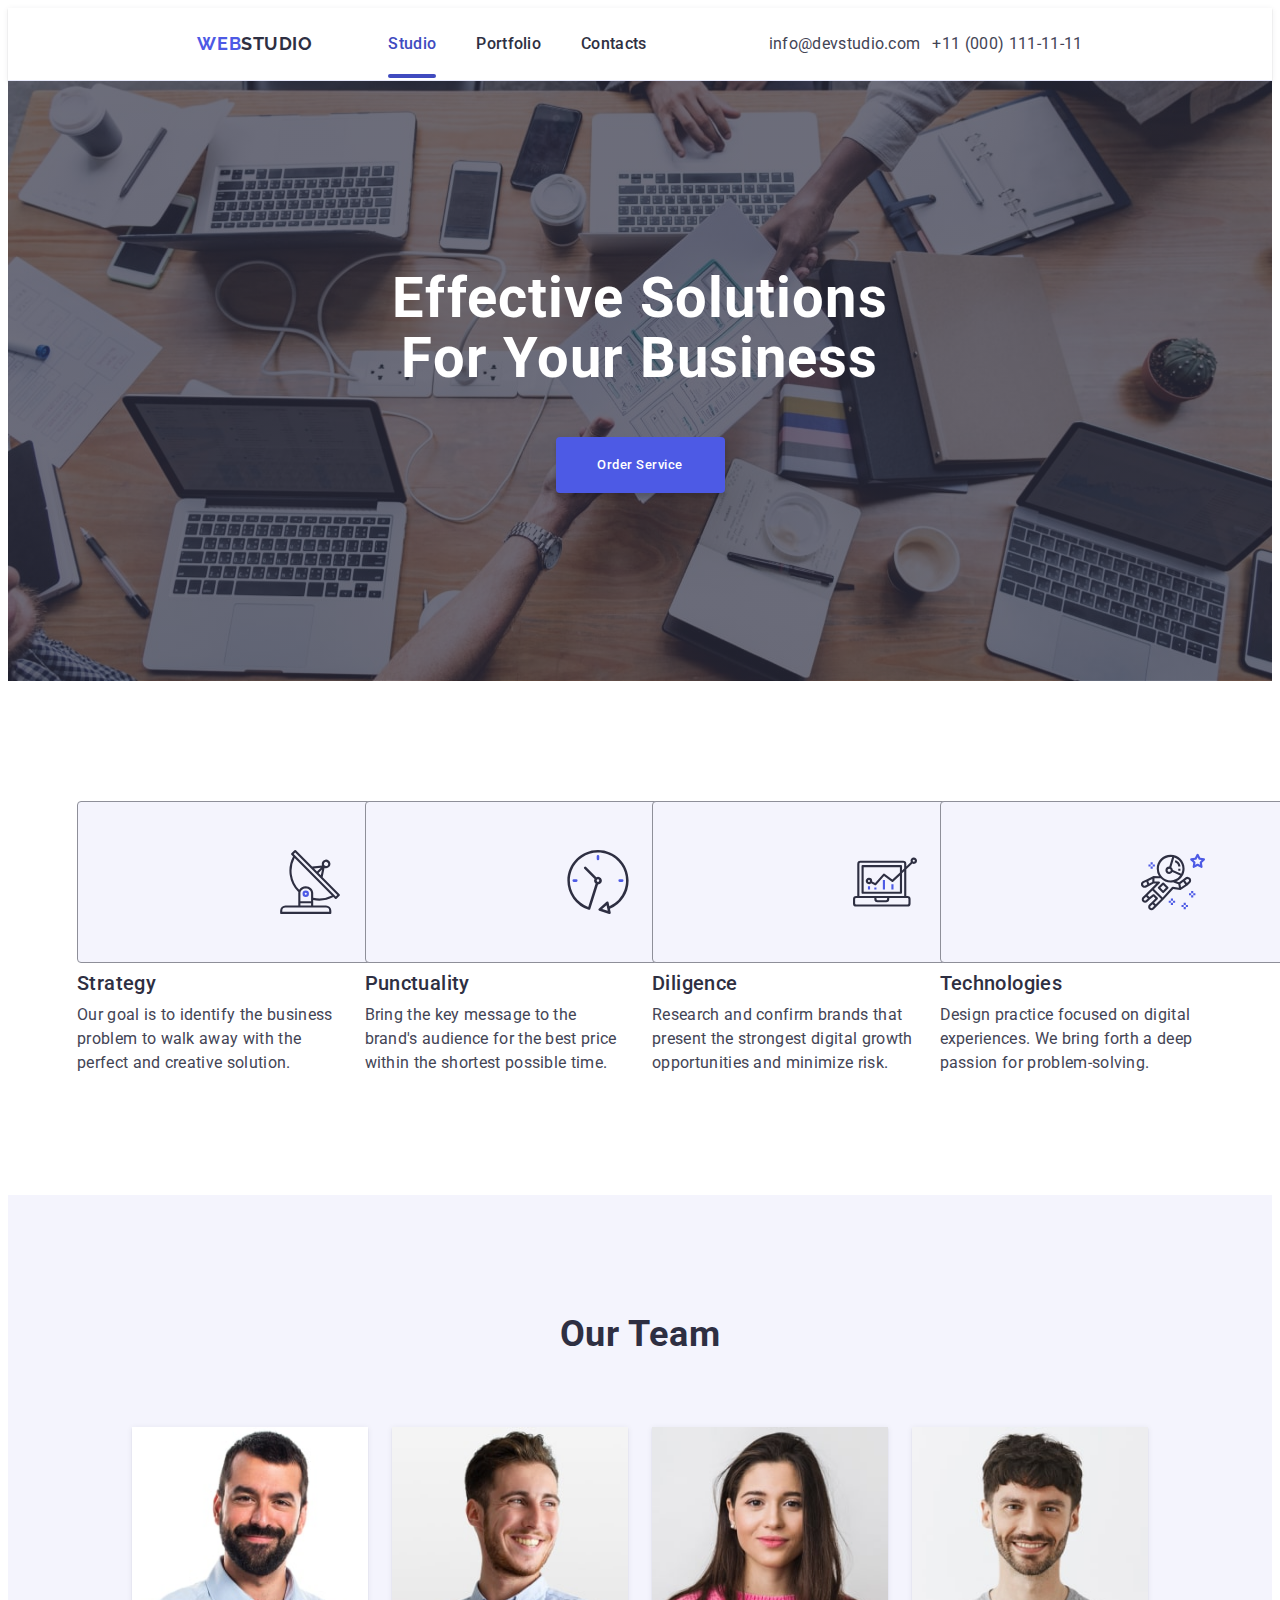
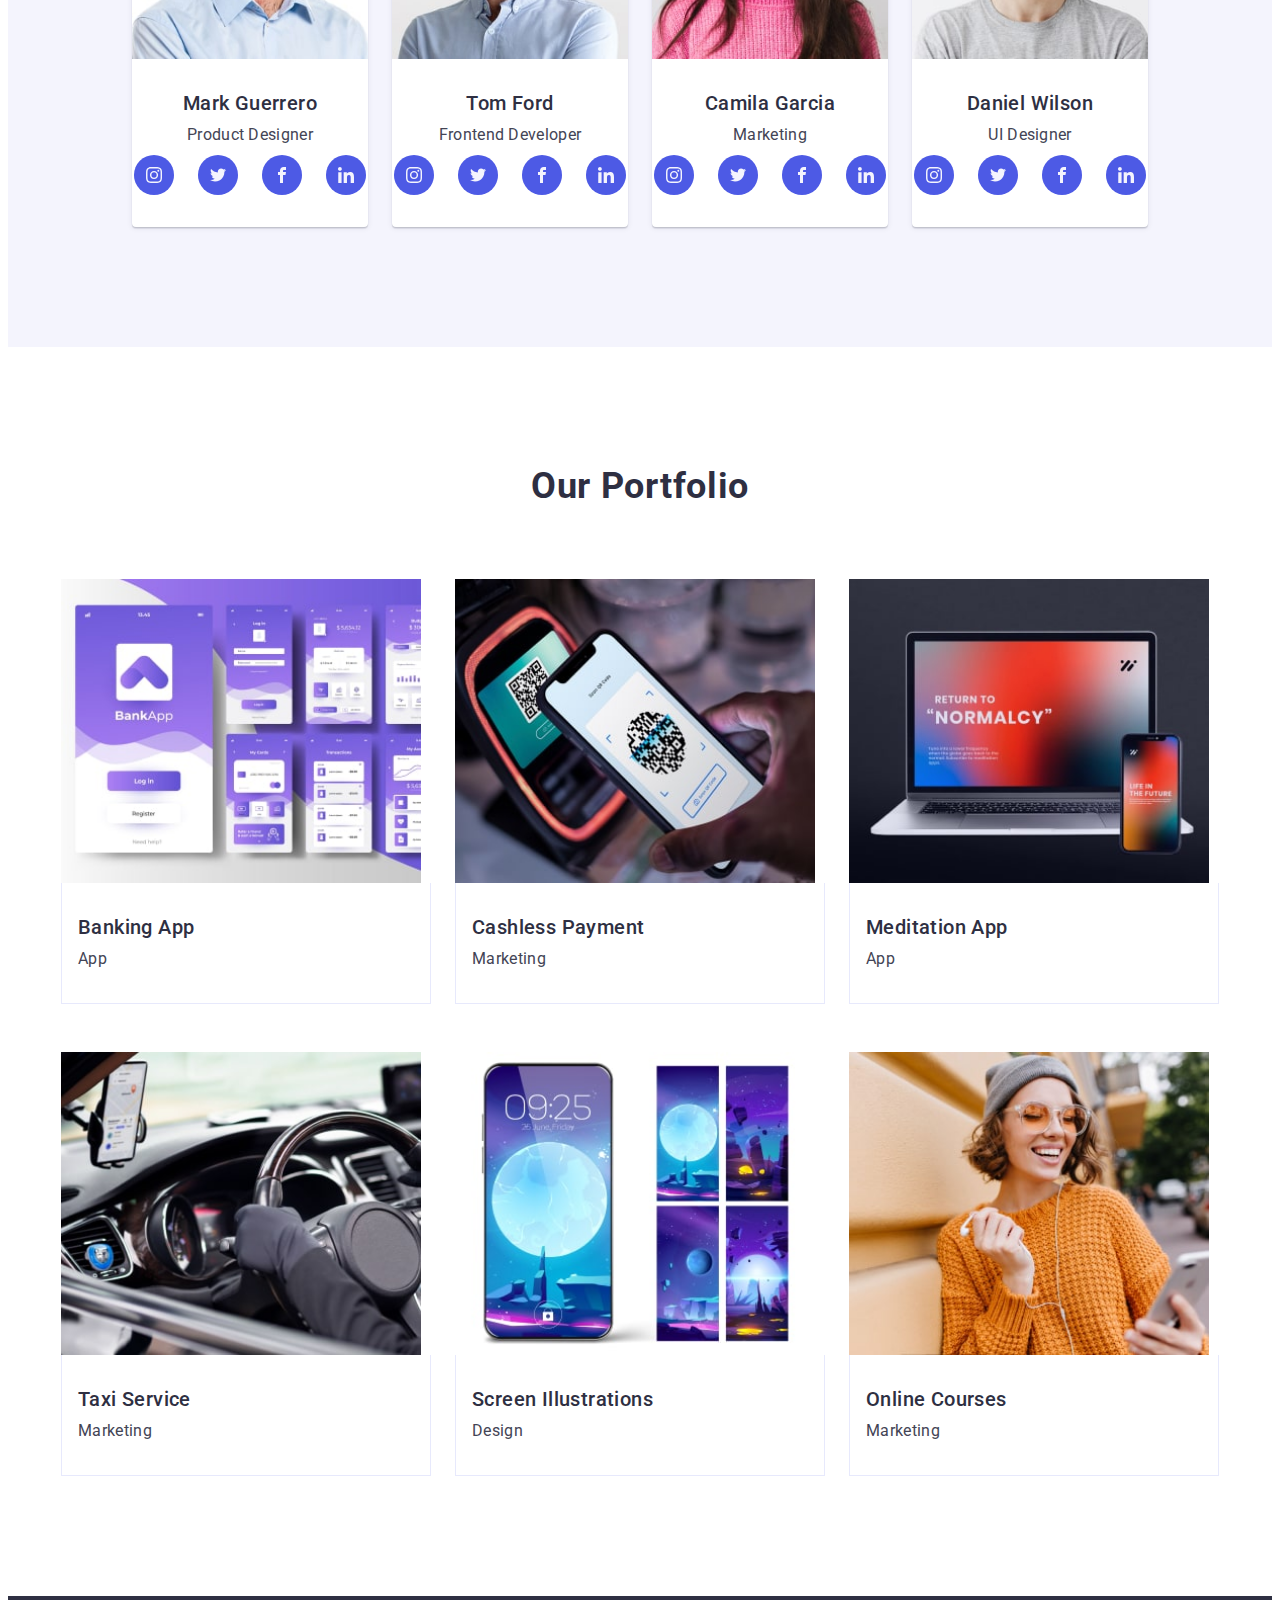
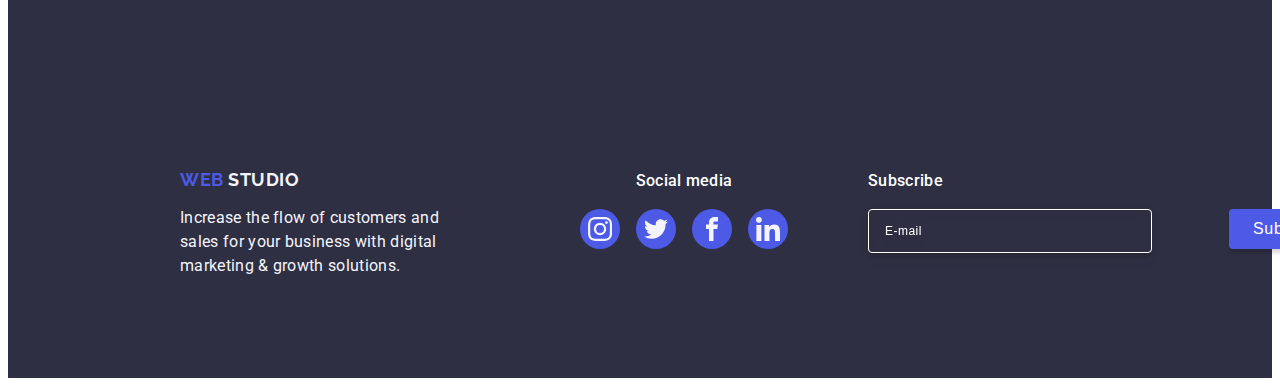
==== commit 3f60160b: "homework-6 (8)" ====
--- a/index.html
+++ b/index.html
@@ -23,23 +23,10 @@
   <body class="main-text">
     <header class="page-header">
       <div class="container">
-        <a href="/" class="name-company-link">
-          Web <span class="name-company"> Studio </span>
-        </a>
-        <button type="button" class="button-menu">
-          <svg class="icon-menu" width="24" height="24">
-            <use href="./images/icons.svg#icon-menu"></use>
-          </svg>
-        </button>
-      </div>
-      <div class="mob-menu">
         <nav class="navigation">
-          <button type="button" class="button-menu-close">
-            <svg class="icon-menu-close" width="8" height="8">
-              <use href="./images/icons.svg#icon-close-black-18dp-2-1-1"></use>
-            </svg>
-          </button>
-
+          <a href="/" class="name-company-link">
+            Web <span class="name-company"> Studio </span>
+          </a>
           <ul class="nav-links">
             <li><a class="link-one" href="./index.html">Studio</a></li>
             <li><a class="link" href="">Portfolio</a></li>
@@ -47,67 +34,106 @@
           </ul>
         </nav>
         <address class="address">
-          <ul class="nav-links-address">
-            <li>
-              <a class="nav-address-tel" href="tel:+110001111111"
-                >+11 (000) 111-11-11</a
-              >
-            </li>
+          <ul class="nav-address">
             <li>
               <a class="nav-address-mail" href="mailto:info@devstudio.com"
                 >info@devstudio.com</a
               >
             </li>
+            <li>
+              <a class="nav-address-mail" href="tel:+110001111111"
+                >+11 (000) 111-11-11</a
+              >
+            </li>
           </ul>
         </address>
-
-        <ul class="icons-mob-menu">
-          <li class="icons-soc-menu">
-            <a
-              href="https://www.instagram.com/"
-              target="_blank"
-              class="soc-link-footer"
-            >
-              <svg class="icon-soc-footer" width="24" height="24">
-                <use href="./images/icons.svg#icon-instagram"></use>
-              </svg>
-            </a>
-          </li>
-          <li class="icons-soc-menu">
-            <a
-              href="https://www.twitter.com/"
-              target="_blank"
-              class="soc-link-footer"
-            >
-              <svg class="icon-soc-footer" width="24" height="24">
-                <use href="./images/icons.svg#icon-twitter"></use>
-              </svg>
-            </a>
-          </li>
-          <li class="icons-soc-menu">
-            <a
-              href="https://www.facebook.com/"
-              target="_blank"
-              class="soc-link-footer"
-            >
-              <svg class="icon-soc-footer" width="24" height="24">
-                <use href="./images/icons.svg#icon-facebook1"></use>
-              </svg>
-            </a>
-          </li>
-          <li class="icons-soc-menu">
-            <a
-              href="https://www.linkedin.com/"
-              target="_blank"
-              class="soc-link-footer"
-            >
-              <svg class="icon-soc-footer" width="24" height="24">
-                <use href="./images/icons.svg#icon-linkedin"></use>
-              </svg>
-            </a>
-          </li>
-        </ul>
+        <button type="button" class="button-menu">
+          <svg class="icon-menu" width="24" height="24">
+            <use href="./images/icons.svg#icon-menu"></use>
+          </svg>
+        </button>
       </div>
+
+      <!-- MOB MENU -->
+      <div class="mob-menu">
+        <button type="button" class="button-menu-close">
+          <svg class="icon-menu-close" width="8" height="8">
+            <use href="./images/icons.svg#icon-close-black-18dp-2-1-1"></use>
+          </svg>
+        </button>
+        <nav class="navigation-mob">
+          <ul class="nav-links-mob">
+            <li><a class="link-one-mob" href="./index.html">Studio</a></li>
+            <li><a class="link-mob" href="">Portfolio</a></li>
+            <li><a class="link-mob" href="">Contacts</a></li>
+          </ul>
+        </nav>
+        <div class="mob-menu-address">
+          <address class="address-mob">
+            <ul class="nav-links-address-mob">
+              <li>
+                <a class="nav-address-tel-mob" href="tel:+110001111111"
+                  >+11 (000) 111-11-11</a
+                >
+              </li>
+              <li>
+                <a class="nav-address-mail-mob" href="mailto:info@devstudio.com"
+                  >info@devstudio.com</a
+                >
+              </li>
+            </ul>
+          </address>
+
+          <ul class="icons-mob-menu">
+            <li class="icons-soc-menu">
+              <a
+                href="https://www.instagram.com/"
+                target="_blank"
+                class="soc-link-mob"
+              >
+                <svg class="icon-soc-footer" width="24" height="24">
+                  <use href="./images/icons.svg#icon-instagram"></use>
+                </svg>
+              </a>
+            </li>
+            <li class="icons-soc-menu">
+              <a
+                href="https://www.twitter.com/"
+                target="_blank"
+                class="soc-link-mob"
+              >
+                <svg class="icon-soc-footer" width="24" height="24">
+                  <use href="./images/icons.svg#icon-twitter"></use>
+                </svg>
+              </a>
+            </li>
+            <li class="icons-soc-menu">
+              <a
+                href="https://www.facebook.com/"
+                target="_blank"
+                class="soc-link-mob"
+              >
+                <svg class="icon-soc-footer" width="24" height="24">
+                  <use href="./images/icons.svg#icon-facebook1"></use>
+                </svg>
+              </a>
+            </li>
+            <li class="icons-soc-menu">
+              <a
+                href="https://www.linkedin.com/"
+                target="_blank"
+                class="soc-link-mob"
+              >
+                <svg class="icon-soc-footer" width="24" height="24">
+                  <use href="./images/icons.svg#icon-linkedin"></use>
+                </svg>
+              </a>
+            </li>
+          </ul>
+        </div>
+      </div>
+
+      <!-- MOB MENU END -->
     </header>
 
     <main>
--- a/css/styles.css
+++ b/css/styles.css
@@ -33,7 +33,7 @@
  
 }
 
-.nav-links .link-one {
+.nav-links-mob .link-one-mob {
     font-size: 36px;
     font-weight: 700;
     line-height: 40px;
@@ -47,7 +47,7 @@
 
 
 
-.nav-links .link {
+.nav-links-mob .link-mob {
     color: #2E2F42;
     font-size: 36px;
     font-weight: 700;
@@ -77,13 +77,13 @@
 }
 
 
-.navigation {
+.navigation-mob {
     display: flex;
     align-items: center;
 }
 
 
-.nav-links {
+.nav-links-mob {
  display: flex;   
 gap: 40px;
 flex-wrap: wrap;
@@ -91,7 +91,7 @@
     
 }
 
-.nav-links-address {
+.nav-links-address-mob {
     padding-top: 168px;
     display: flex;
     flex-direction: column;
@@ -158,7 +158,7 @@
 
 
 
-.page-header .navigation {
+.page-header .navigation-mob {
     display: flex;
     gap: 40px;
 
@@ -220,7 +220,19 @@
 
 }
 
-.nav-address .nav-address-mail {
+  /* скрыто */
+
+  .nav-links {
+    display: none;
+  }
+
+  .nav-address {
+display: none;
+  }
+
+  /* скрыто */
+
+.nav-address .nav-address-mail-mob {
     color: #434455;
     font-size: 20px;
     line-height: 24px;
@@ -230,7 +242,7 @@
     font-family: Roboto;
 }
 
-.nav-address .nav-address-tel {
+.nav-address .nav-address-tel-mob {
     font-size: 20px;
     color: #4D5AE5;
     line-height: 24px;
@@ -561,6 +573,17 @@
     height: 40px;
 }
 
+.soc-link-mob {
+    width: 100%;
+    height: 100%;
+    background-color: #4d5ae5;
+    border-radius: 50%;
+    display: flex;
+    align-items: center;
+justify-content: center;
+transition: background-color 250ms cubic-bezier(0.4, 0, 0.2, 1);
+}
+
 .soc-link-footer {
     width: 100%;
     height: 100%;
@@ -568,8 +591,8 @@
     border-radius: 50%;
     display: flex;
     align-items: center;
-justify-content: center;
-transition: background-color 250ms cubic-bezier(0.4, 0, 0.2, 1);
+    justify-content: center;
+    transition: background-color 250ms cubic-bezier(0.4, 0, 0.2, 1);
 }
 
 .soc-link-footer:hover,
@@ -996,12 +1019,95 @@
 @media screen and (min-width: 768px) {
 
 
+
+    .nav-links .link-one::after {
+        content: '';
+        position: absolute;
+        left: 0;
+        bottom: -1px;
+        height: 4px;
+        background-color: #404bbf;
+        border-radius: 2px;
+        width: 48px;
+        height: 4px;
+        flex-shrink: 0;
+    }
+
+    .nav-links .link-one {
+        font-size: 16px;
+        font-weight: 500;
+        line-height: 24px;
+        letter-spacing: 0.32px;
+        text-decoration: none;
+        padding-top: 24px;
+        padding-bottom: 24px;
+        position: relative;
+        color: #404bbf;
+        transition: color 250ms cubic-bezier(0.4, 0, 0.2, 1);
+    }
+
+
+
+    .nav-links .link {
+        color: #2E2F42;
+        font-size: 16px;
+        font-weight: 500;
+        line-height: 24px;
+        letter-spacing: 0.32px;
+        text-decoration: none;
+        padding-top: 16px;
+        padding-bottom: 16px;
+    }
+
+    .nav-address .nav-address-mail {
+        color: #434455;
+        font-size: 12px;
+        font-weight: 400;
+        line-height: 14px;
+        letter-spacing: 0.48px;
+        text-decoration: none;
+        transition: color 250ms cubic-bezier(0.4, 0, 0.2, 1);
+    }
+
+    .nav-address .nav-address-tel {
+        color: #434455;
+        font-size: 12px;
+        font-weight: 400;
+        line-height: 14px;
+        letter-spacing: 0.48px;
+        text-decoration: none;
+        transition: color 250ms cubic-bezier(0.4, 0, 0.2, 1);
+        }
+
+    .navigation {
+        display: flex;
+        align-items: center;
+    
+    }
+
+.nav-links {
+    display: flex;
+    gap: 40px;
+    }
+
+.nav-address {
+    display: flex;
+    flex-wrap: wrap;
+   gap: 12px;
+    padding-left: 122px;
+}
+
+
 .container {
     max-width: 768px;
-    margin: 0 auto;
-    padding-left: 16px;
+padding-left: 16px;
     padding-right: 16px;
-
+    }
+
+    .page-header {
+        max-height: 72px;
+        display: flex;
+        align-items: center;
     }
 
 
@@ -1132,10 +1238,12 @@
     margin-top: 0;
 }
 
-
-}
-
-
+.button-menu {
+    display: none;
+}
+
+
+}
 
 
 
@@ -1143,6 +1251,101 @@
 
 
 @media screen and (min-width: 1158px) {
+
+
+    .container {
+        max-width: 1158px;
+       
+    }
+
+
+
+
+
+
+
+ .page-header {
+max-height: 72px;
+display: flex;
+align-items: center;
+
+}
+
+
+
+
+        .nav-links .link-one::after {
+            content: '';
+            position: absolute;
+            left: 0;
+            bottom: -1px;
+            height: 4px;
+            background-color: #404bbf;
+            border-radius: 2px;
+            width: 48px;
+            height: 4px;
+            flex-shrink: 0;
+        }
+    
+        .nav-links .link-one {
+            font-size: 16px;
+            font-weight: 500;
+            line-height: 24px;
+            letter-spacing: 0.32px;
+            text-decoration: none;
+            padding-top: 24px;
+            padding-bottom: 24px;
+            position: relative;
+            color: #404bbf;
+            transition: color 250ms cubic-bezier(0.4, 0, 0.2, 1);
+        }
+    
+    
+    
+        .nav-links .link {
+            color: #2E2F42;
+            font-size: 16px;
+            font-weight: 500;
+            line-height: 24px;
+            letter-spacing: 0.32px;
+            text-decoration: none;
+            padding-top: 16px;
+            padding-bottom: 16px;
+        }
+    
+          .nav-address .nav-address-mail {
+              color: #434455;
+            font-size: 16px;
+            font-weight: 400;
+            line-height: 24px;
+              letter-spacing: 0.32px;
+              text-decoration: none;
+              transition: color 250ms cubic-bezier(0.4, 0, 0.2, 1);
+          }
+    
+    .nav-address .nav-address-tel {
+            color: #434455;
+            font-size: 16px;
+            font-weight: 400;
+            line-height: 24px;
+            letter-spacing: 0.32px;
+            text-decoration: none;
+            transition: color 250ms cubic-bezier(0.4, 0, 0.2, 1);
+    }
+    
+       
+    
+        .nav-links {
+            display: flex;
+            gap: 40px;
+        }
+    
+        .nav-address {
+            display: flex;
+        }
+    
+
+    
 
     .section-one {
         padding: 188px 0;
@@ -1161,6 +1364,8 @@
      .item-advantages {
         width: calc((100% - 72px) / 4);
      }
+
+
 .advatages {
     font-weight: 500;
     font-size: 20px;
@@ -1168,14 +1373,38 @@
     letter-spacing: 0.02em;
     color: #2e2f42;
     margin-bottom: 8px;
+    text-align: left;
+}
+
+.icon-advantages {
+
+    width: 264px;
+    height: 112px;
+    border-radius: 4px;
+    border: 1px solid var(--LIGHT-SLATE, #8E8F99);
+    background-color: var(--CLOUD, #F4F4FD);
+    padding: 24px 100px 24px 100px;
+    margin-bottom: 8px;
+    display: flex;
+    align-items: center;
+    justify-content: center;
+}
+
+.list-advantages {
+    display: flex;
+    gap: 24px;
+}
+
+.advantages-section {
+    padding-top: 120px;
+    padding-bottom: 120px;
+    max-width: 1158px;
+    margin: 0 auto;
 }
 
 .advatages-text {
 
-    font-size: 16px;
-    line-height: 1.5;
-    letter-spacing: 0.02em;
-    color: #434455;
+    font-weight: 400;   
 
 }
 .section-one-title {
@@ -1264,10 +1493,11 @@
     color: #434455;
 }
 
-.down-page {
-
-    background-color: #2E2F42;
-    padding: 100px 0;
+
+.container-footer {
+    max-width: 1158px;
+    padding: 101.5px 159px 100px 156px;
+
 
 }
 
@@ -1281,85 +1511,25 @@
     width: 264px;
 }
 
-.logo-text-footer {
-    margin-right: 159px;
-    margin-left: 156px;
-}
+
 .container-footer {
     display: flex;
     align-items: baseline;
 
 }
 
-.page-header .navigation {
-    display: flex;
-    gap: 40px;
-    padding-left: 156px;
-}
-
-.nav-links .link-one::after {
-    content: '';
-    position: absolute;
-    left: 0;
-    bottom: -1px;
-    height: 4px;
-    background-color: #404bbf;
-    border-radius: 2px;
-    width: 48px;
-    height: 4px;
-    flex-shrink: 0;
-}
-
-.nav-links .link-one {
-    font-size: 16px;
-    font-weight: 500;
-    line-height: 24px;
-    letter-spacing: 0.32px;
-    text-decoration: none;
-    padding-top: 24px;
-    padding-bottom: 24px;
-    position: relative;
-    color: #404bbf;
-    transition: color 250ms cubic-bezier(0.4, 0, 0.2, 1);
-}
-
-
-
-.nav-links .link {
-    color: #2E2F42;
-    font-size: 16px;
-    font-weight: 500;
-    line-height: 24px;
-    letter-spacing: 0.32px;
-    text-decoration: none;
-    padding-top: 24px;
-    padding-bottom: 24px;
-}
-
-.nav-address .nav-address-mail {
-    color: #434455;
-    line-height: 1.5;
-    letter-spacing: 0.02em;
-    text-decoration: none;
-    transition: color 250ms cubic-bezier(0.4, 0, 0.2, 1);
-}
-
-.nav-address .nav-address-tel {
-    color: #434455;
-    line-height: 1.5;
-    letter-spacing: 0.02em;
-    text-decoration: none;
-    transition: color 250ms cubic-bezier(0.4, 0, 0.2, 1);
+
+.footer-soc {
+    margin-left: 120px;
+
 }
 
 .footer-bottom {
-    margin-left: 120px;
-
-}
-
-.down-page .container-footer {
-    margin-right: 159px;
-}
+    margin-left: 80px;
+
+}
+
+
 
 .name-company-link-down {
     display: inline-block;
@@ -1389,26 +1559,7 @@
 }
 
 .footer-btn {
-    border-radius: 4px;
-    background-color: #4D5AE5;
-    display: flex;
-    padding: 8px 24px;
-    justify-content: center;
-    align-items: center;
-    color: #FFF;
-    text-align: center;
-    font-size: 16px;
-    font-style: normal;
-    font-weight: 500;
-    line-height: 1.5;
-    letter-spacing: 0.04em;
-    cursor: pointer;
-    box-shadow: 0px 4px 4px 0px rgba(0, 0, 0, 0.15);
-    min-width: 165px;
-    height: 40px;
-    border: none;
-    transition: background-color 250ms cubic-bezier(0.4, 0, 0.2, 1);
-    margin: 16px 78px 0 77px;
+    margin-top: 0;
 }
 
 .modal {
@@ -1447,4 +1598,23 @@
     transition: background-color 250ms cubic-bezier(0.4, 0, 0.2, 1);
 }
 
-}
+
+.soc-link-footer {
+    width: 100%;
+    height: 100%;
+    background-color: #4d5ae5;
+    border-radius: 50%;
+    display: flex;
+    align-items: center;
+    justify-content: center;
+    transition: background-color 250ms cubic-bezier(0.4, 0, 0.2, 1);
+}
+
+.input-footer {
+    opacity: inherit;  
+}
+
+.button-menu {
+    display: none;
+} 
+}
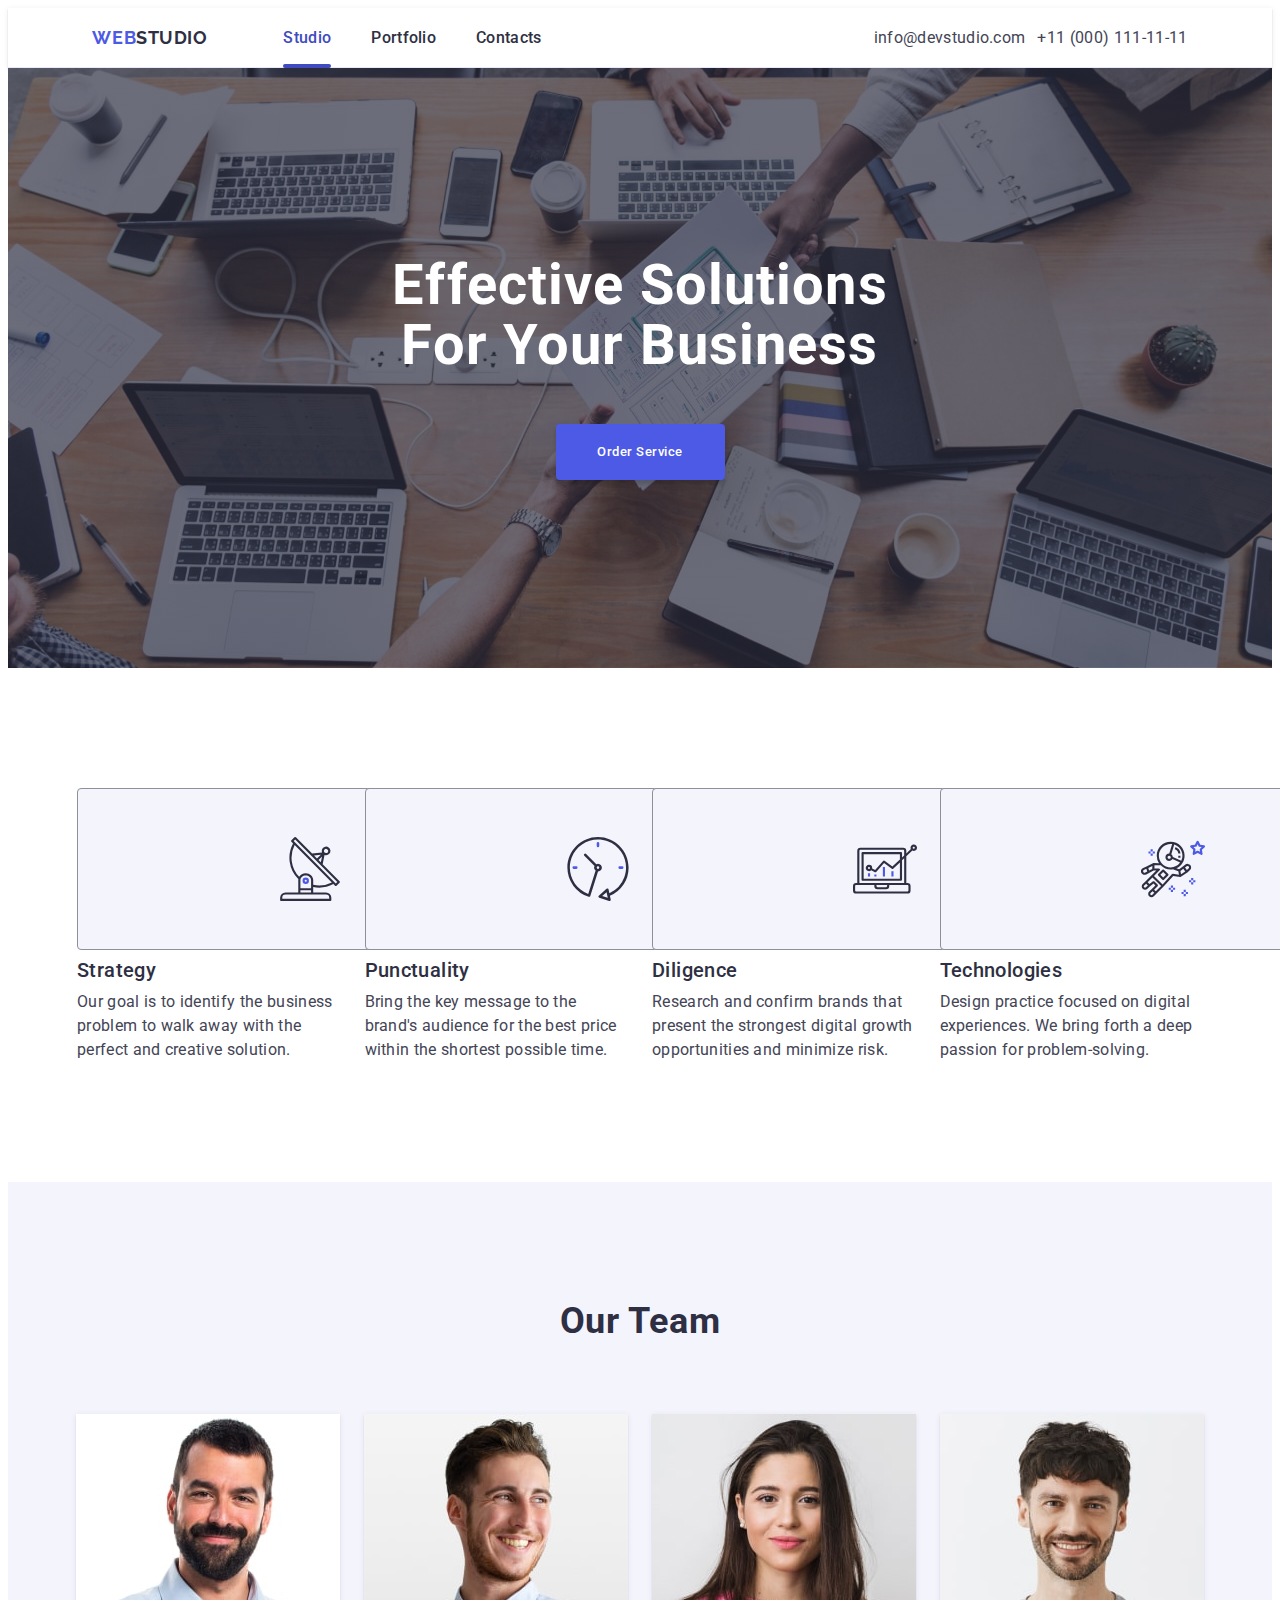
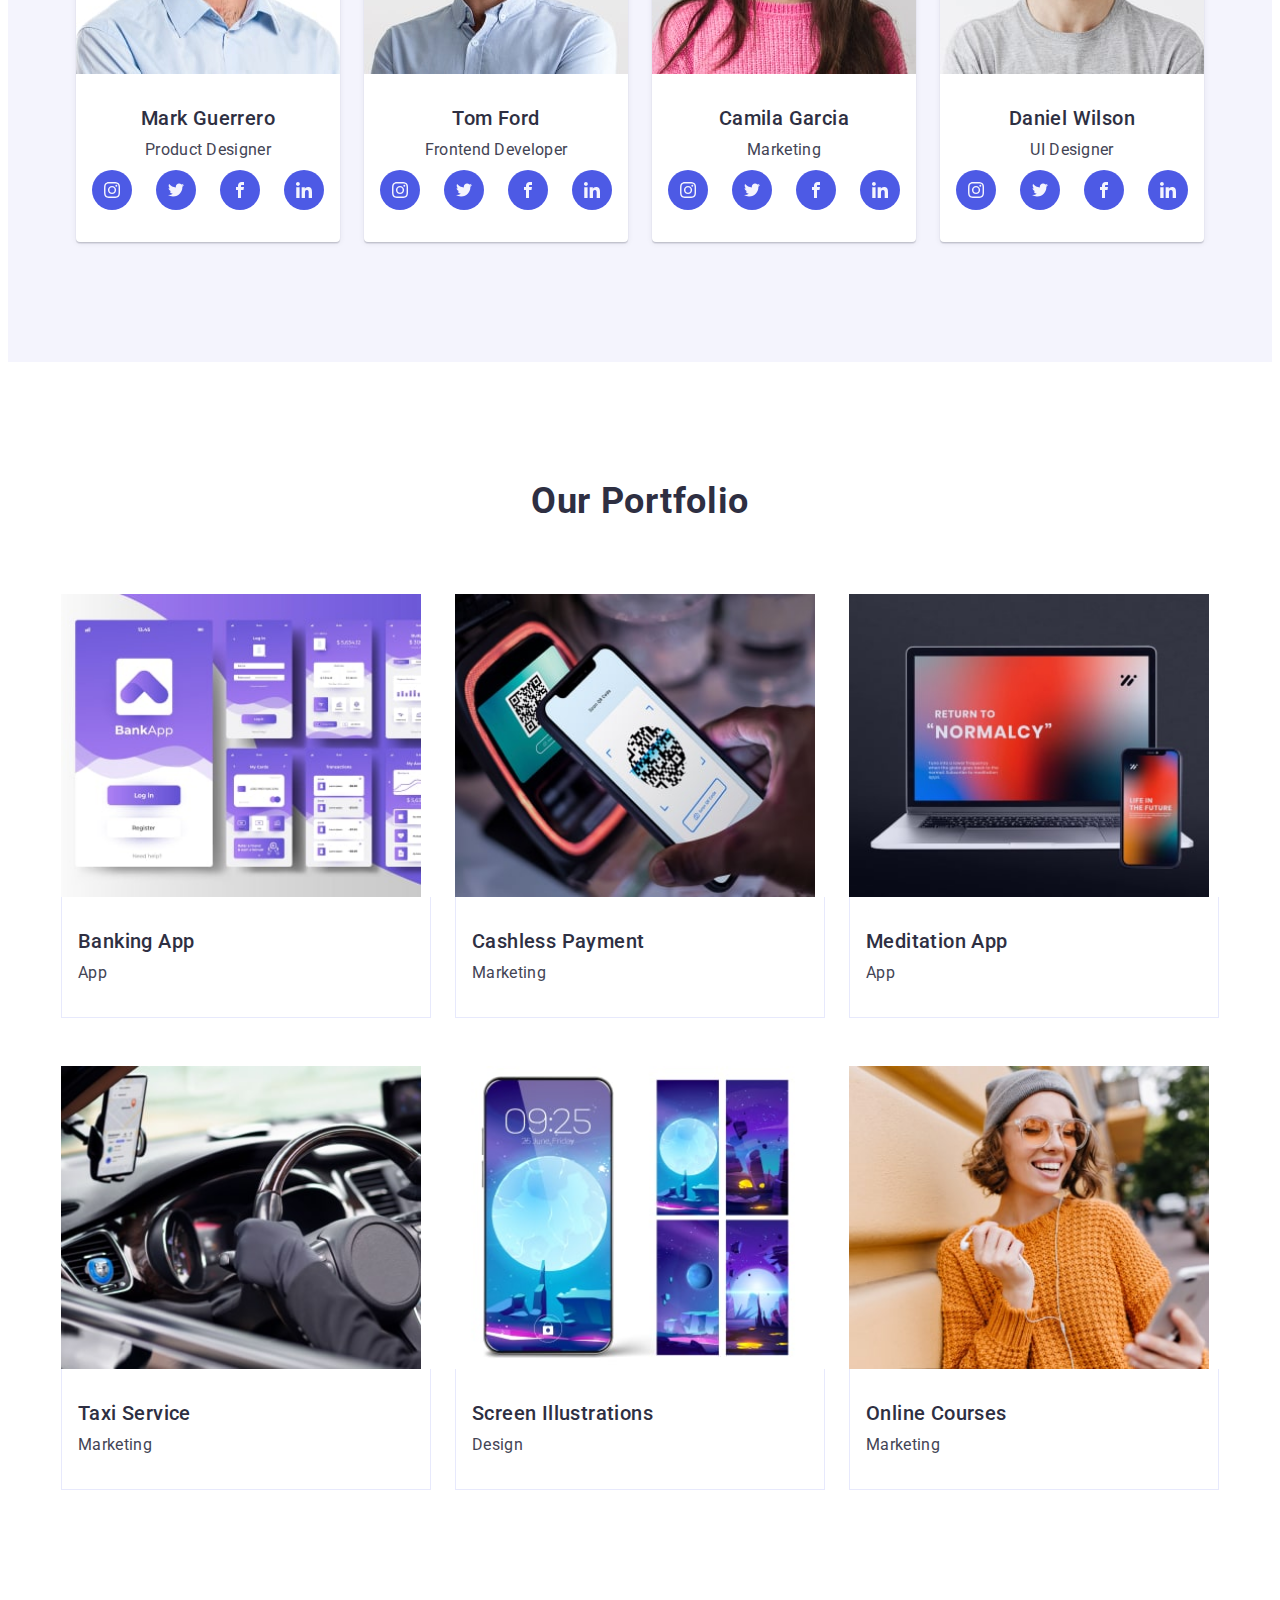
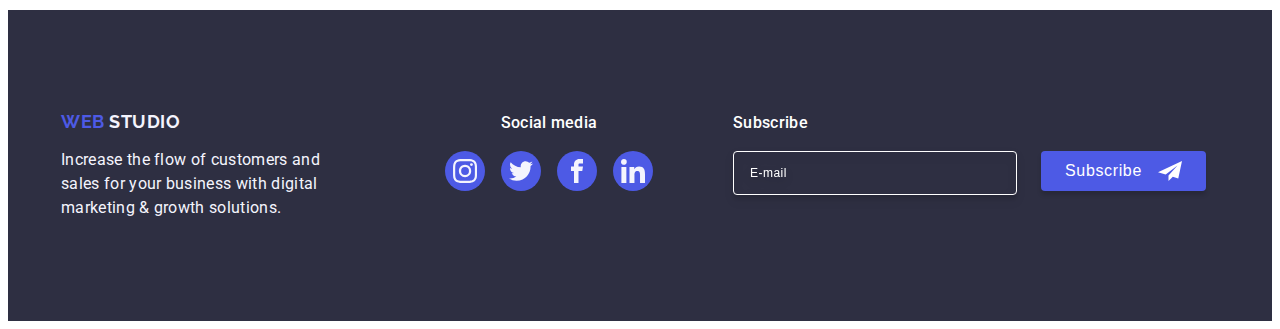
==== commit b08a7da9: "homework-6 (10)" ====
--- a/index.html
+++ b/index.html
@@ -686,7 +686,7 @@
     </main>
 
     <footer class="down-page">
-      <div class="container-footer">
+      <div class="container footer-div">
         <div class="footer-media">
           <div class="logo-text-footer">
             <a href="/" class="name-company-link-down">
--- a/css/styles.css
+++ b/css/styles.css
@@ -60,15 +60,15 @@
 .page-header {
     background-color: #FFF;
     border-bottom: 1px solid #E7E9FC;
-    padding: 24px 0;
+    padding: 17.5px 0;
     box-shadow: 0px 2px 1px rgba(46, 47, 66, 0.08), 0px 1px 1px rgba(46, 47, 66, 0.16), 0px 1px 6px rgba(46, 47, 66, 0.08);
 
-
 }
 
 .page-header .container {
     display: flex;
     justify-content: space-between;
+    
     
 }
 
@@ -96,6 +96,7 @@
     display: flex;
     flex-direction: column;
     gap: 24px;
+
     
 }
 
@@ -107,7 +108,7 @@
     left: 0;
     background-color: #fff;
     z-index: 1;
-    padding: 72px 153px 40px 16px;
+    padding: 72px 111px 40px 16px;
     opacity: 0;
     visibility: hidden;
     pointer-events: none;
@@ -232,7 +233,7 @@
 
   /* скрыто */
 
-.nav-address .nav-address-mail-mob {
+.nav-address-mail-mob {
     color: #434455;
     font-size: 20px;
     line-height: 24px;
@@ -240,9 +241,10 @@
     text-decoration: none;
     transition: color 250ms cubic-bezier(0.4, 0, 0.2, 1);
     font-family: Roboto;
-}
-
-.nav-address .nav-address-tel-mob {
+    font-style: normal;
+}
+
+.nav-address-tel-mob {
     font-size: 20px;
     color: #4D5AE5;
     line-height: 24px;
@@ -250,6 +252,7 @@
     text-decoration: none;
     transition: color 250ms cubic-bezier(0.4, 0, 0.2, 1);
     font-family: Roboto;
+    font-style: normal;
 }
 
 ul {
@@ -368,6 +371,7 @@
     flex-wrap: wrap;
     gap: 72px;
     padding: 0 16px 0 16px;
+    justify-content: center;
     
 }
 
@@ -533,11 +537,6 @@
     text-decoration: none;
 }
 
-.container-footer {
-max-width: 320px;  
-
-}
-
 
 .logo-text-footer {
 margin-right: 16px;
@@ -574,8 +573,8 @@
 }
 
 .soc-link-mob {
-    width: 100%;
-    height: 100%;
+    width: 40px;
+    height: 40px;
     background-color: #4d5ae5;
     border-radius: 50%;
     display: flex;
@@ -1024,7 +1023,7 @@
         content: '';
         position: absolute;
         left: 0;
-        bottom: -1px;
+        bottom: -3px;
         height: 4px;
         background-color: #404bbf;
         border-radius: 2px;
@@ -1095,6 +1094,7 @@
     flex-wrap: wrap;
    gap: 12px;
     padding-left: 122px;
+    
 }
 
 
@@ -1151,9 +1151,6 @@
     margin-bottom: 8px;
 }
 
-.advantages-section {
-   max-width: 768px;
-}
 
 .advatages-text {
 
@@ -1170,12 +1167,6 @@
 
     width: calc((100% - 24px) / 2);
     max-width: 264px;
-
-}
-
-.section-two {
-    padding-right: 108px;
-    padding-left: 108px;
 
 }
 
@@ -1196,15 +1187,11 @@
     padding: 96px 0;
 }
 
-.container-footer {
-    max-width: 768px;
-    padding: 97.5px 164px 96px 108px;
-
-
-}
+
 
 .footer-media {
 display: flex;
+justify-content: center;
 }
 
 .footer-soc {
@@ -1220,28 +1207,33 @@
 
 .footer-form {
     display: flex;
+    justify-content: center;
 }
 
 .footer-bottom-title {
     margin-top: 72px;
     text-align: left;
     display: inline-block;
+    padding-left: 108px;
+    
    
 }
 
-.down-page {
-
-    padding: 0;
-}
 
 .footer-btn {
     margin-top: 0;
+    margin-left: 24px;
 }
 
 .button-menu {
+    
     display: none;
 }
 
+
+.logo-text-footer {
+    margin: 0;
+}
 
 }
 
@@ -1259,11 +1251,6 @@
     }
 
 
-
-
-
-
-
  .page-header {
 max-height: 72px;
 display: flex;
@@ -1271,14 +1258,11 @@
 
 }
 
-
-
-
         .nav-links .link-one::after {
             content: '';
             position: absolute;
             left: 0;
-            bottom: -1px;
+            bottom: 3px;
             height: 4px;
             background-color: #404bbf;
             border-radius: 2px;
@@ -1342,6 +1326,7 @@
     
         .nav-address {
             display: flex;
+            padding-left: 332px;
         }
     
 
@@ -1493,12 +1478,8 @@
     color: #434455;
 }
 
-
-.container-footer {
-    max-width: 1158px;
-    padding: 101.5px 159px 100px 156px;
-
-
+.footer-div {
+    display: flex;
 }
 
 .down-page-text {
@@ -1512,10 +1493,9 @@
 }
 
 
-.container-footer {
-    display: flex;
-    align-items: baseline;
-
+
+.down-page {
+    padding: 101px 0;
 }
 
 
@@ -1556,6 +1536,8 @@
     letter-spacing: 0.02em;
     color: #FFFFFF;
     margin-bottom: 16px;
+    margin-top: 0;
+    padding-left: 0;
 }
 
 .footer-btn {
